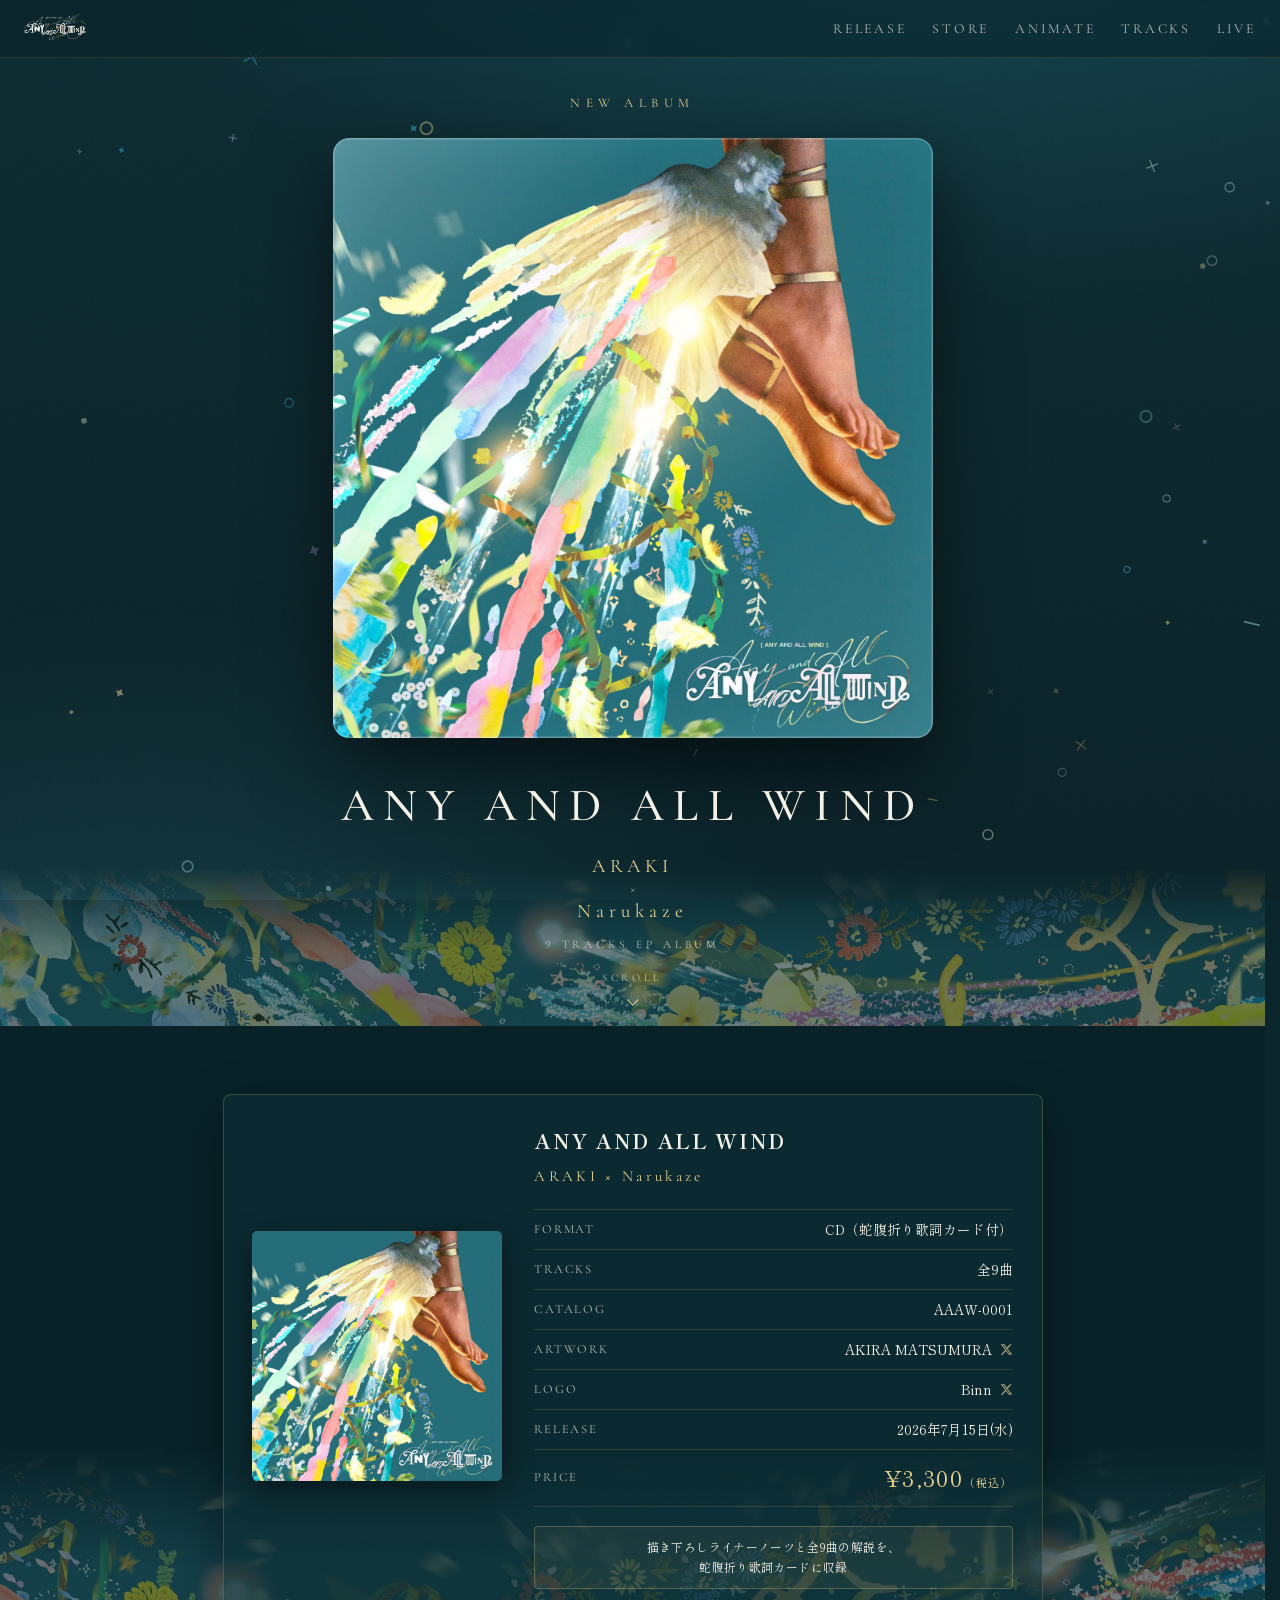
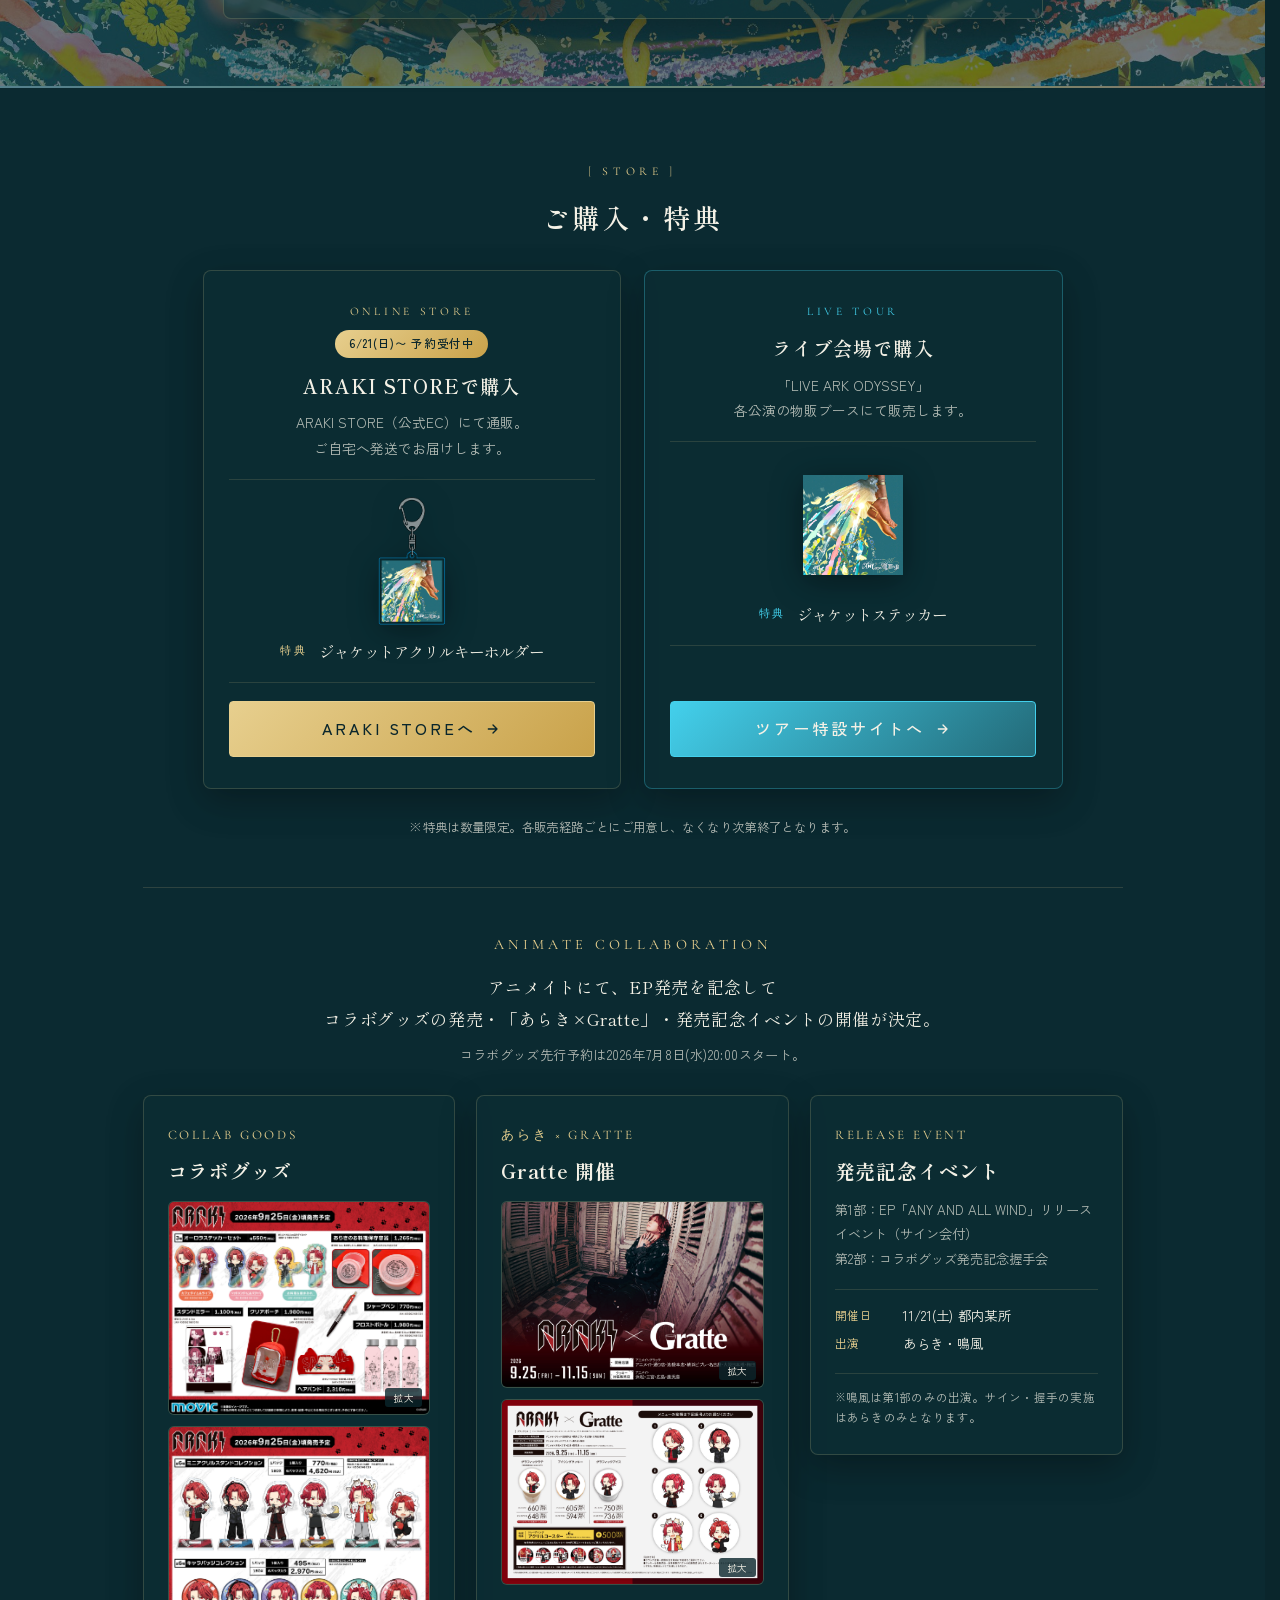
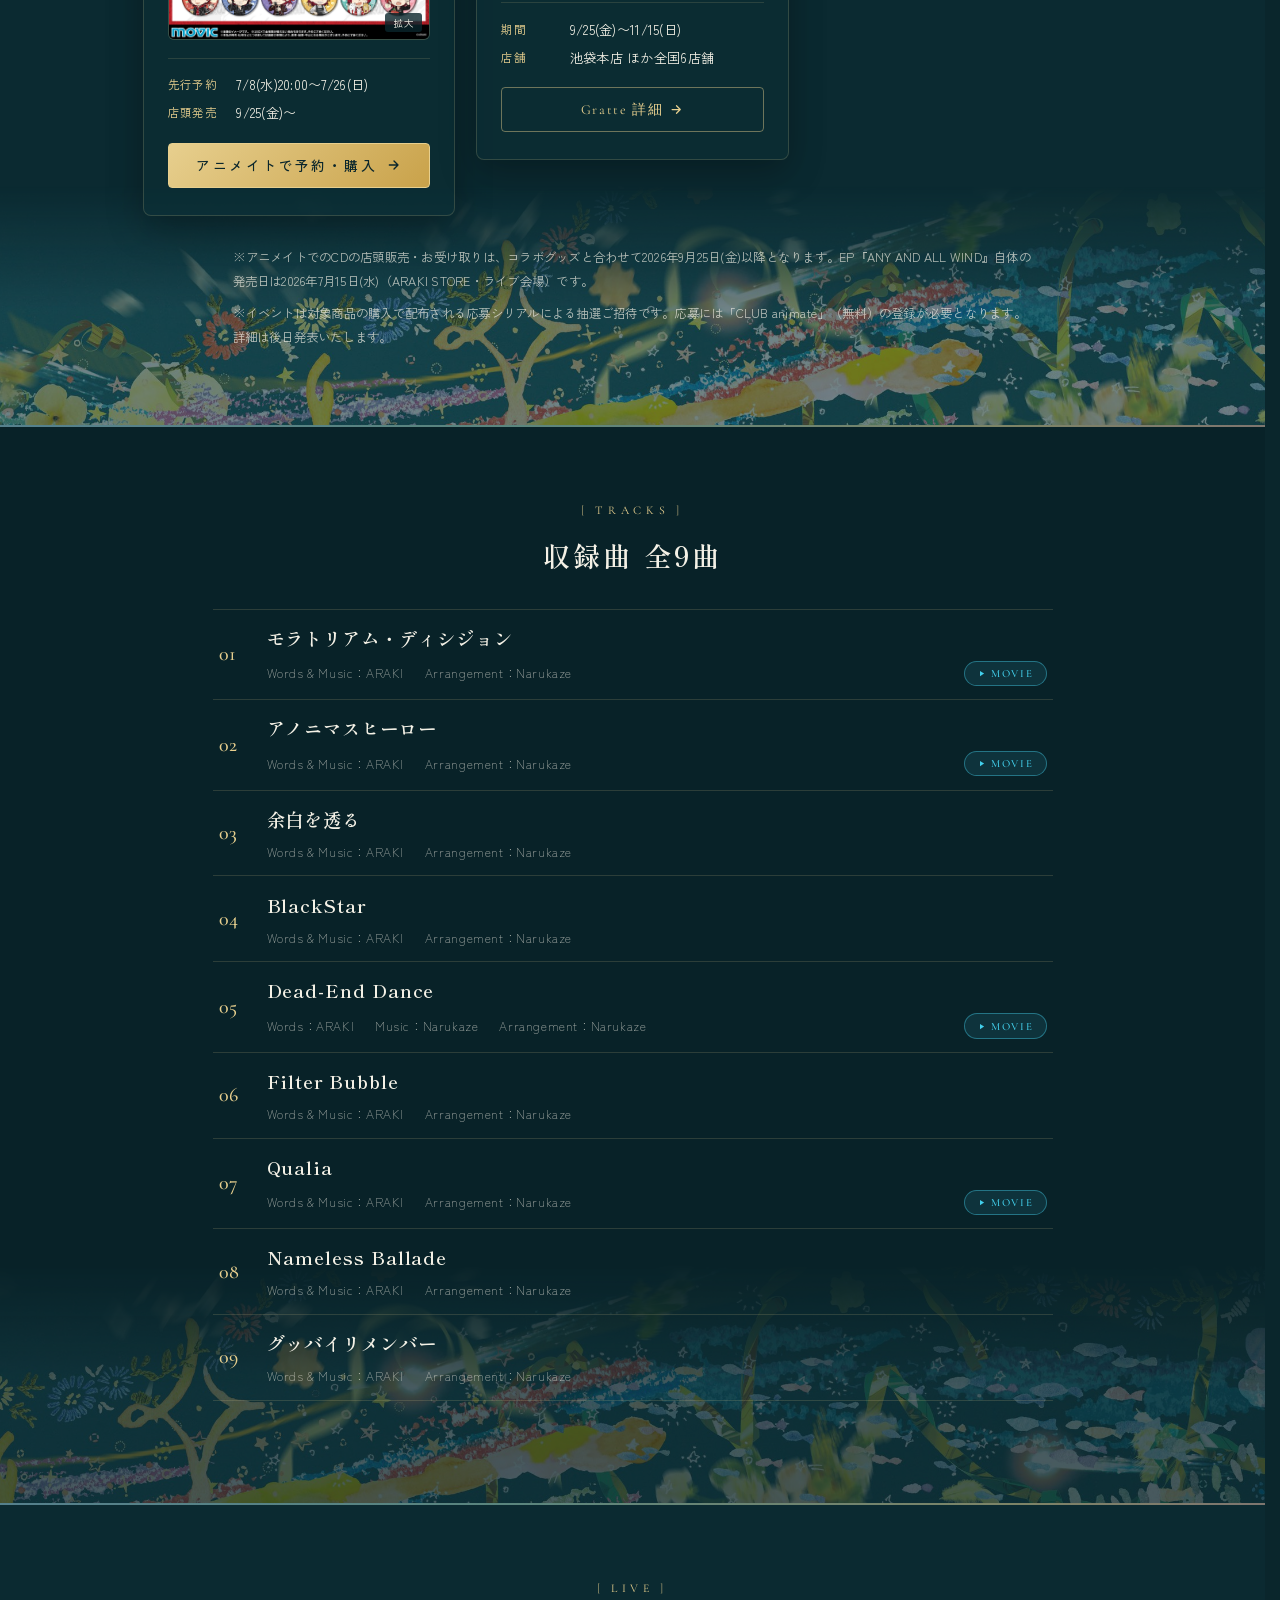
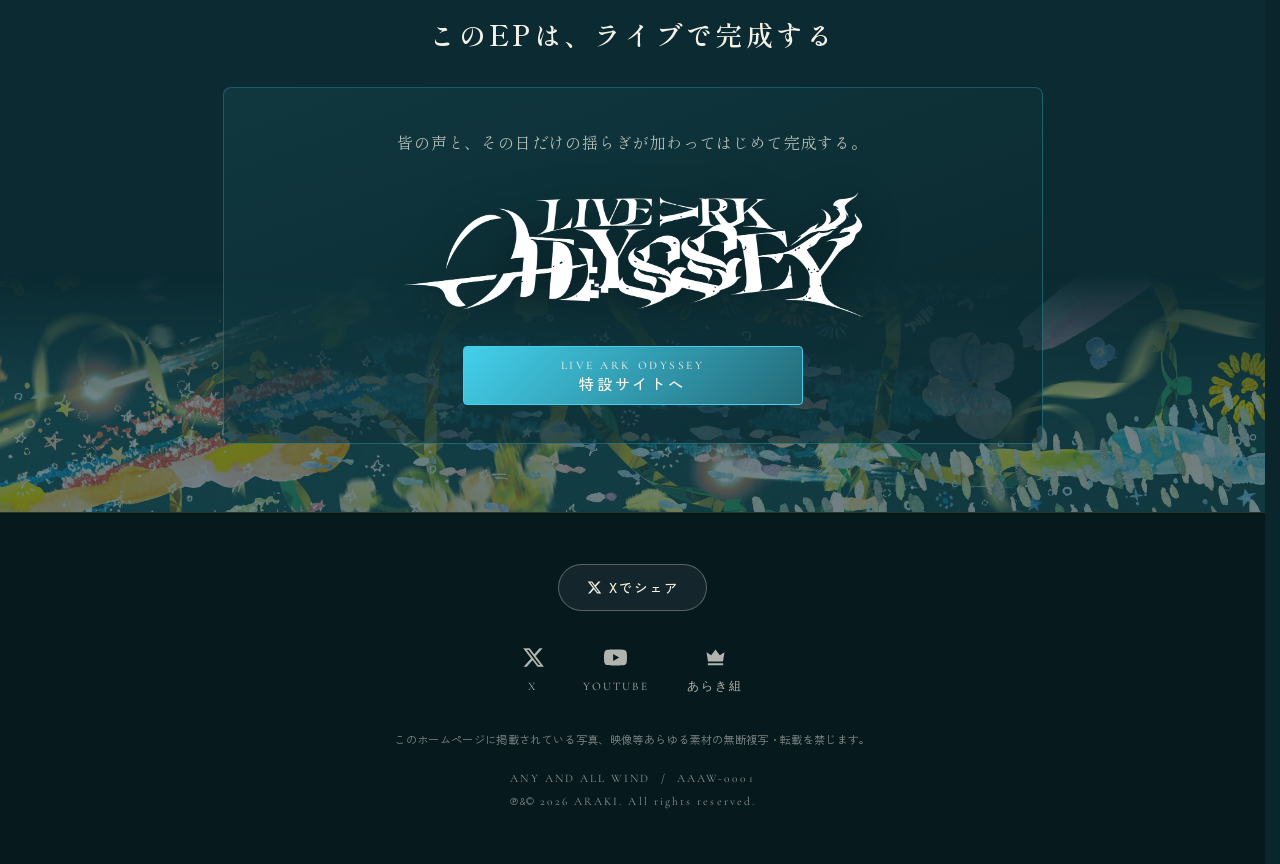
==== index.html @ 627d22cb "tweak: アニメイトコラボ カードUI改善 - グッズ/Gratte画像をPCでも縦2枚に（その下にテキスト） - 予約ボタンをグッズカード内へ移動、下部の独立CTAを撤去 - Gratte詳細ボ" ====
<!DOCTYPE html>
<html lang="ja">
<head>
<meta charset="UTF-8">
<meta name="viewport" content="width=device-width, initial-scale=1.0">
<title>ARAKI - ANY AND ALL WIND｜特設サイト</title>
<meta name="description" content="あらき 新作EPアルバム『ANY AND ALL WIND』2026.7.15(水) Release｜ARAKI × Narukaze 全9曲">

<!-- OGP -->
<meta property="og:type" content="music.album">
<meta property="og:title" content="ARAKI × Narukaze『ANY AND ALL WIND』">
<meta property="og:description" content="あらき 新作EPアルバム『ANY AND ALL WIND』2026.7.15(水) Release">
<meta property="og:image" content="https://araki-live.jp/aaaw/img/og-image.jpg">
<meta property="og:site_name" content="ARAKI - ANY AND ALL WIND">
<meta name="twitter:card" content="summary_large_image">
<meta name="twitter:title" content="ARAKI × Narukaze『ANY AND ALL WIND』">
<meta name="twitter:description" content="あらき 新作EPアルバム『ANY AND ALL WIND』2026.7.15(水) Release">
<meta name="twitter:image" content="https://araki-live.jp/aaaw/img/og-image.jpg">

<!-- 構造化データ（MusicAlbum） -->
<script type="application/ld+json">
{
  "@context":"https://schema.org",
  "@type":"MusicAlbum",
  "name":"ANY AND ALL WIND",
  "alternateName":"ありとあらゆる風",
  "byArtist":{"@type":"MusicGroup","name":"ARAKI"},
  "datePublished":"2026-07-15",
  "image":"https://araki-live.jp/aaaw/img/og-image.jpg",
  "url":"https://araki-live.jp/aaaw/",
  "numTracks":9,
  "track":[
    {"@type":"MusicRecording","position":1,"name":"モラトリアム・ディシジョン"},
    {"@type":"MusicRecording","position":2,"name":"アノニマスヒーロー"},
    {"@type":"MusicRecording","position":3,"name":"余白を透る"},
    {"@type":"MusicRecording","position":4,"name":"BlackStar"},
    {"@type":"MusicRecording","position":5,"name":"Dead-End Dance"},
    {"@type":"MusicRecording","position":6,"name":"Filter Bubble"},
    {"@type":"MusicRecording","position":7,"name":"Qualia"},
    {"@type":"MusicRecording","position":8,"name":"Nameless Ballade"},
    {"@type":"MusicRecording","position":9,"name":"グッバイリメンバー"}
  ]
}
</script>

<link rel="icon" href="img/favicon.ico" sizes="any">
<link rel="apple-touch-icon" href="img/favicon.png">

<link rel="preconnect" href="https://fonts.googleapis.com">
<link rel="preconnect" href="https://fonts.gstatic.com" crossorigin>
<link href="https://fonts.googleapis.com/css2?family=Cormorant+Garamond:ital,wght@0,300;0,400;0,500;0,600;1,400;1,500&family=Shippori+Mincho:wght@400;500;600;700;800&family=Zen+Kaku+Gothic+New:wght@300;400;500;700&display=swap" rel="stylesheet">

<link rel="stylesheet" href="css/style.css">
</head>
<body>

<!-- ===== 入場イントロ（粒→ロゴ形成→ホワイトアウト→ヒーロー） ===== -->
<div id="intro"><canvas id="introCv"></canvas><div id="introWhite"></div></div>

<canvas id="wind-canvas"></canvas>

<!-- ===== HEADER ===== -->
<header>
  <a class="brand" href="#hero">
    <img src="img/logo-color.png" alt="ANY AND ALL WIND">
  </a>
  <nav class="pc">
    <a href="#release">Release</a>
    <a href="#buy">Store</a>
    <a href="#animate">Animate</a>
    <a href="#tracks">Tracks</a>
    <a href="#live">Live</a>
  </nav>
  <button class="burger" id="burger" aria-label="menu"><span></span><span></span><span></span></button>
</header>
<div class="mobile-menu" id="mmenu">
  <a href="#release">RELEASE<span>製品情報</span></a>
  <a href="#buy">STORE<span>ご購入・特典</span></a>
  <a href="#animate">ANIMATE<span>コラボ</span></a>
  <a href="#tracks">TRACKS<span>収録曲</span></a>
  <a href="#live">LIVE<span>ライブ</span></a>
</div>

<!-- ===== HERO ===== -->
<section class="hero" id="hero">
  <div class="hero-glow"></div>
  <div class="jabara" style="--jx:0%"></div>
  <span class="hero-label">New Album</span>
  <div class="hero-jacket"><img src="img/jacket.jpg" alt="ANY AND ALL WIND ジャケット"><div class="hero-flare"></div></div>
  <div class="hero-title">ANY AND ALL WIND</div>
  <div class="hero-credit">
    <span class="nm">ARAKI</span>
    <span class="x">&times;</span>
    <span class="nm">Narukaze</span>
    <span class="album">9 TRACKS EP ALBUM</span>
  </div>
  <a class="scroll-hint" href="#release"><span>Scroll</span><span class="arrow"></span></a>
</section>

<!-- ===== RELEASE（製品情報） ===== -->
<section class="release ov" id="release">
  <div class="jabara" style="--jx:25%"></div>
  <div class="wrap">
    <div class="release-card reveal">
      <div class="jk"><img src="img/jacket.jpg" alt="ANY AND ALL WIND"></div>
      <div class="release-info">
        <div class="title">ANY AND ALL WIND</div>
        <div class="sub">ARAKI &times; Narukaze</div>
        <div class="spec">
          <div><span class="k">Format</span><span class="v">CD（蛇腹折り歌詞カード付）</span></div>
          <div><span class="k">Tracks</span><span class="v">全9曲</span></div>
          <div><span class="k">Catalog</span><span class="v">AAAW-0001</span></div>
          <div><span class="k">Artwork</span><span class="v v-link">AKIRA MATSUMURA<a class="x-link" href="https://x.com/Arika_Arumustam" target="_blank" rel="noopener" aria-label="X (AKIRA MATSUMURA)"><svg viewBox="0 0 24 24"><path d="M18.244 2.25h3.308l-7.227 8.26 8.502 11.24h-6.66l-5.214-6.817L4.99 21.75H1.68l7.73-8.835L1.254 2.25H8.08l4.713 6.231zm-1.161 17.52h1.833L7.084 4.126H5.117z"/></svg></a></span></div>
          <div><span class="k">Logo</span><span class="v v-link">Binn<a class="x-link" href="https://x.com/binn_n0" target="_blank" rel="noopener" aria-label="X (Binn)"><svg viewBox="0 0 24 24"><path d="M18.244 2.25h3.308l-7.227 8.26 8.502 11.24h-6.66l-5.214-6.817L4.99 21.75H1.68l7.73-8.835L1.254 2.25H8.08l4.713 6.231zm-1.161 17.52h1.833L7.084 4.126H5.117z"/></svg></a></span></div>
          <div><span class="k">Release</span><span class="v">2026年7月15日(水)</span></div>
          <div><span class="k">Price</span><span class="v price">&yen;3,300<span style="font-size:.7rem">（税込）</span></span></div>
        </div>
        <p class="release-excl">描き下ろしライナーノーツと全9曲の解説を、<br>蛇腹折り歌詞カードに収録</p>
      </div>
    </div>
  </div>
</section>

<hr class="streamer-line">

<!-- ===== STORE（販売経路・特典） ===== -->
<section class="buy ov2" id="buy">
  <div class="jabara" style="--jx:50%"></div>
  <div class="wrap">
    <div class="sec-head reveal">
      <span class="eyebrow">Store</span>
      <div class="ja">ご購入・特典</div>
    </div>
    <div class="buy-grid">
      <div class="buy-card reveal">
        <span class="buy-tag">Online Store</span>
        <span class="buy-status">6/21(日)〜 予約受付中</span>
        <h3 class="buy-ttl">ARAKI STOREで購入</h3>
        <p class="buy-desc">ARAKI STORE（公式EC）にて通販。<br>ご自宅へ発送でお届けします。</p>
        <div class="buy-bonus">
          <div class="bonus-img-box"><img class="bonus-img" src="img/bonus-key.png" alt="ジャケットアクリルキーホルダー"></div>
          <div class="bonus-text"><span class="bl">特典</span><span class="bv">ジャケットアクリルキーホルダー</span></div>
        </div>
        <a class="cta-btn" href="https://araki-axiz.stores.jp/" target="_blank" rel="noopener">ARAKI STOREへ<svg class="btn-arrow" viewBox="0 0 24 24"><path d="M5 12h13M12 6l6 6-6 6"/></svg></a>
      </div>
      <div class="buy-card alt reveal" style="transition-delay:120ms">
        <span class="buy-tag">Live Tour</span>
        <h3 class="buy-ttl">ライブ会場で購入</h3>
        <p class="buy-desc">「LIVE ARK ODYSSEY」<br>各公演の物販ブースにて販売します。</p>
        <div class="buy-bonus">
          <div class="bonus-img-box"><img class="bonus-img bonus-sticker" src="img/jacket-sm.jpg" alt="ジャケットステッカー"></div>
          <div class="bonus-text"><span class="bl">特典</span><span class="bv">ジャケットステッカー</span></div>
        </div>
        <a class="cta-btn live" href="https://araki-live.jp/odyssey/" target="_blank" rel="noopener">ツアー特設サイトへ<svg class="btn-arrow" viewBox="0 0 24 24"><path d="M5 12h13M12 6l6 6-6 6"/></svg></a>
      </div>
    </div>
    <p class="buy-note">※特典は数量限定。各販売経路ごとにご用意し、なくなり次第終了となります。</p>

    <!-- ===== アニメイトコラボ（EP発売記念・購入特典セクション内） ===== -->
    <div class="acol-block reveal" id="animate">
      <div class="acol-head">
        <span class="acol-eyebrow">Animate Collaboration</span>
        <p class="acol-lead">アニメイトにて、EP発売を記念して<br>コラボグッズの発売・「あらき×Gratte」・発売記念イベントの開催が決定。</p>
        <p class="acol-sub">コラボグッズ先行予約は2026年7月8日(水)20:00スタート。</p>
      </div>
      <div class="acol-grid">
        <div class="acol-card">
          <span class="acol-tag">Collab Goods</span>
          <h3 class="acol-ttl">コラボグッズ</h3>
          <div class="acol-thumbs">
            <button class="acol-thumb" data-full="img/animate1.jpg"><img src="img/animate1.jpg" alt="あらき アニメイトコラボグッズ ①" loading="lazy"></button>
            <button class="acol-thumb" data-full="img/animate2.jpg"><img src="img/animate2.jpg" alt="あらき アニメイトコラボグッズ ②" loading="lazy"></button>
          </div>
          <ul class="acol-meta">
            <li><span>先行予約</span>7/8(水)20:00〜7/26(日)</li>
            <li><span>店頭発売</span>9/25(金)〜</li>
          </ul>
          <a class="cta-btn acol-card-btn" href="https://www.animate-onlineshop.jp/corner/cc/araki-0708goods/cd/4555/" target="_blank" rel="noopener">アニメイトで予約・購入<svg class="btn-arrow" viewBox="0 0 24 24"><path d="M5 12h13M12 6l6 6-6 6"/></svg></a>
        </div>
        <div class="acol-card">
          <span class="acol-tag">あらき &times; Gratte</span>
          <h3 class="acol-ttl">Gratte 開催</h3>
          <div class="acol-thumbs">
            <button class="acol-thumb" data-full="img/Gratte1.jpg"><img src="img/Gratte1.jpg" alt="あらき × Gratte キービジュアル" loading="lazy"></button>
            <button class="acol-thumb" data-full="img/Gratte2.jpg"><img src="img/Gratte2.jpg" alt="あらき × Gratte メニュー" loading="lazy"></button>
          </div>
          <ul class="acol-meta">
            <li><span>期間</span>9/25(金)〜11/15(日)</li>
            <li><span>店舗</span>池袋本店 ほか全国6店舗</li>
          </ul>
          <a class="acol-gratte-btn" href="https://www.animate.co.jp/gratte/45715/" target="_blank" rel="noopener">Gratte 詳細<svg class="btn-arrow" viewBox="0 0 24 24"><path d="M5 12h13M12 6l6 6-6 6"/></svg></a>
        </div>
        <div class="acol-card">
          <span class="acol-tag">Release Event</span>
          <h3 class="acol-ttl">発売記念イベント</h3>
          <p class="acol-desc">第1部：EP「ANY AND ALL WIND」リリースイベント（サイン会付）<br>第2部：コラボグッズ発売記念握手会</p>
          <ul class="acol-meta">
            <li><span>開催日</span>11/21(土) 都内某所</li>
            <li><span>出演</span>あらき・鳴風</li>
          </ul>
          <p class="acol-card-note">※鳴風は第1部のみの出演。サイン・握手の実施はあらきのみとなります。</p>
        </div>
      </div>
      <div class="acol-note">
        <p>※アニメイトでのCDの店頭販売・お受け取りは、コラボグッズと合わせて2026年9月25日(金)以降となります。EP『ANY AND ALL WIND』自体の発売日は2026年7月15日(水)（ARAKI STORE・ライブ会場）です。</p>
        <p>※イベントは対象商品の購入で配布される応募シリアルによる抽選ご招待です。応募には「CLUB animate」（無料）の登録が必要となります。詳細は後日発表いたします。</p>
      </div>
    </div>
  </div>
</section>

<hr class="streamer-line">

<!-- ===== TRACKS ===== -->
<section class="tracks ov" id="tracks">
  <div class="jabara" style="--jx:75%"></div>
  <div class="wrap">
    <div class="sec-head reveal">
      <span class="eyebrow">Tracks</span>
      <div class="ja">収録曲 全9曲</div>
    </div>
    <div class="tracks-list" id="trackList"></div>
    <div class="crossfade-wrap" id="crossfadeWrap"></div>
  </div>
</section>

<hr class="streamer-line">

<!-- ===== LIVE ===== -->
<section class="live ov2" id="live">
  <div class="jabara" style="--jx:100%"></div>
  <div class="wrap">
    <div class="sec-head reveal">
      <span class="eyebrow">Live</span>
      <div class="ja">このEPは、ライブで完成する</div>
    </div>
    <div class="live-block reveal">
      <p class="lead">皆の声と、その日だけの揺らぎが加わってはじめて完成する。</p>
      <img class="tour-logo" src="img/logo-odyssey.png" alt="LIVE ARK ODYSSEY 2026">
      <a class="cta-btn live two-line" href="https://araki-live.jp/odyssey/" target="_blank" rel="noopener"><span class="l1">LIVE ARK ODYSSEY</span><span class="l2">特設サイトへ</span></a>
    </div>
  </div>
</section>

<!-- ===== FOOTER ===== -->
<footer>
  <a class="share-btn" id="shareBtn" target="_blank" rel="noopener">
    <svg viewBox="0 0 24 24"><path d="M18.244 2.25h3.308l-7.227 8.26 8.502 11.24h-6.66l-5.214-6.817L4.99 21.75H1.68l7.73-8.835L1.254 2.25H8.08l4.713 6.231zm-1.161 17.52h1.833L7.084 4.126H5.117z"/></svg>
    Xでシェア
  </a>
  <div class="sns">
    <a href="https://x.com/axiz_and_nico" target="_blank" rel="noopener" aria-label="X (ARAKI)">
      <svg viewBox="0 0 24 24"><path d="M18.244 2.25h3.308l-7.227 8.26 8.502 11.24h-6.66l-5.214-6.817L4.99 21.75H1.68l7.73-8.835L1.254 2.25H8.08l4.713 6.231zm-1.161 17.52h1.833L7.084 4.126H5.117z"/></svg>
      <span>X</span>
    </a>
    <a href="https://www.youtube.com/@ARAKIch" target="_blank" rel="noopener" aria-label="YouTube">
      <svg viewBox="0 0 24 24"><path d="M23.498 6.186a3.016 3.016 0 0 0-2.122-2.136C19.505 3.545 12 3.545 12 3.545s-7.505 0-9.377.505A3.017 3.017 0 0 0 .502 6.186C0 8.07 0 12 0 12s0 3.93.502 5.814a3.016 3.016 0 0 0 2.122 2.136c1.871.505 9.376.505 9.376.505s7.505 0 9.377-.505a3.015 3.015 0 0 0 2.122-2.136C24 15.93 24 12 24 12s0-3.93-.502-5.814zM9.545 15.568V8.432L15.818 12z"/></svg>
      <span>YouTube</span>
    </a>
    <a href="https://araki-axiz.com" target="_blank" rel="noopener" aria-label="あらき組">
      <svg viewBox="0 0 24 24"><path d="M4 18h16v2.2H4zM2.6 6.4l4.9 3.3L12 3.6l4.5 6.1 4.9-3.3-1.6 9.9H4.2z"/></svg>
      <span>あらき組</span>
    </a>
  </div>
  <p class="footer-notice">このホームページに掲載されている写真、映像等あらゆる素材の無断複写・転載を禁じます。</p>
  <p class="copyright">ANY AND ALL WIND &nbsp;/&nbsp; AAAW-0001<br><span class="cmark">&#8471;&amp;&copy;</span> 2026 ARAKI. All rights reserved.</p>
</footer>

<!-- ===== VIDEO MODAL ===== -->
<div class="modal" id="videoModal" aria-hidden="true">
  <div class="modal-backdrop"></div>
  <div class="modal-box">
    <button class="modal-close" aria-label="閉じる">&times;</button>
    <div class="modal-video"><iframe id="modalIframe" title="Music Video" allow="accelerometer; autoplay; clipboard-write; encrypted-media; gyroscope; picture-in-picture; web-share" allowfullscreen></iframe></div>
  </div>
</div>

<!-- ===== IMAGE MODAL（アニメイトPOP拡大） ===== -->
<div class="modal" id="imgModal" aria-hidden="true">
  <div class="modal-backdrop"></div>
  <div class="modal-box modal-box-img">
    <button class="modal-close" aria-label="閉じる">&times;</button>
    <div class="modal-imgwrap"><img id="modalImg" alt=""></div>
  </div>
</div>

<script src="js/script.js"></script>
</body>
</html>
---- css/style.css ----
/* ============================================================
   ANY AND ALL WIND — EP 特設サイト
   palette: ジャケ準拠（ティール＋パステル水彩＋ゴールド）
   ============================================================ */
:root{
  --teal-deep:#0a262c;
  --teal-deep2:#0d2f36;
  --teal:#14424b;
  --teal-mid:#236a78;
  --cyan:#43d0ec;
  --gold:#c9a24a;
  --gold-lt:#e7cf8e;
  --cream:#f4f1e6;
  --cream-dim:rgba(244,241,230,.72);
  --pink:#f3a8c4;
  --mint:#a9e3cf;
  --lav:#bcb0e6;
  --yellow:#f0e1a0;
  --sky:#9fd9ec;
  --streamer:linear-gradient(90deg,var(--sky),var(--mint),var(--yellow),var(--pink),var(--lav),var(--cyan));
  --font-mincho:'Shippori Mincho',serif;
  --font-en:'Cormorant Garamond',serif;
  --font-sans:'Zen Kaku Gothic New',sans-serif;
  --maxw:1080px;
  --header-h:58px;
}

*{margin:0;padding:0;box-sizing:border-box}
html{
  scroll-behavior:smooth;
  scroll-padding-top:72px;
  scrollbar-gutter:stable;      /* スクロールバー出現時の横ズレ防止 */
}
body{
  font-family:var(--font-sans);
  color:var(--cream);
  background:var(--teal-deep);
  line-height:1.7;
  -webkit-font-smoothing:antialiased;
  text-rendering:optimizeLegibility;
  overflow-x:hidden;
  position:relative;
}
/* 固定背景（iOS Safari対応で疑似要素） */
body::before{
  content:'';
  position:fixed;
  inset:0;
  z-index:-2;
  background:
    radial-gradient(120% 80% at 75% -10%, rgba(67,208,236,.16), transparent 55%),
    radial-gradient(90% 70% at 10% 110%, rgba(35,106,120,.34), transparent 60%),
    linear-gradient(180deg,#0b2a31 0%,#0a262c 45%,#081f25 100%);
}
/* かすかなグレイン */
body::after{
  content:'';
  position:fixed;
  inset:0;
  z-index:-1;
  pointer-events:none;
  opacity:.05;
  background-image:url("data:image/svg+xml,%3Csvg xmlns='http://www.w3.org/2000/svg' width='160' height='160'%3E%3Cfilter id='n'%3E%3CfeTurbulence type='fractalNoise' baseFrequency='0.85' numOctaves='2'/%3E%3C/filter%3E%3Crect width='100%25' height='100%25' filter='url(%23n)'/%3E%3C/svg%3E");
}
img{max-width:100%;display:block}
a{color:inherit;text-decoration:none}

/* 漂うパーティクル（風） */
#wind-canvas{position:fixed;inset:0;z-index:-1;pointer-events:none}

/* 入場イントロ */
#intro{position:fixed;inset:0;z-index:9999;opacity:1;transition:opacity 1s ease;
  background:radial-gradient(60% 50% at 50% 46%,rgba(231,207,142,.10),transparent 60%),linear-gradient(180deg,#0c2f37 0%,#06191f 100%)}
#intro.done{opacity:0;pointer-events:none}
#introCv{position:absolute;inset:0;width:100%;height:100%}
#introWhite{position:absolute;inset:0;pointer-events:none;opacity:0;transition:opacity .45s ease;
  background:radial-gradient(circle at 50% 46%,#fffaf0,#f1e6cb 58%,#e7cf8e)}
#introWhite.on{opacity:.95}

/* ---------- 共通パーツ ---------- */
.wrap{max-width:var(--maxw);margin:0 auto;padding:0 24px;position:relative;z-index:1}
.eyebrow{
  font-family:var(--font-en);
  font-size:.74rem;
  letter-spacing:.42em;
  text-transform:uppercase;
  color:var(--gold-lt);
  display:inline-flex;
  align-items:center;
  gap:.5em;
}
.eyebrow::before,.eyebrow::after{content:'[';opacity:.7}
.eyebrow::after{content:']'}
.sec-head{text-align:center;margin-bottom:1.9rem}
.sec-head .ja{
  font-family:var(--font-mincho);
  font-weight:600;
  font-size:clamp(1.25rem,3.4vw,1.7rem);
  letter-spacing:.12em;
  margin-top:.7rem;
  color:var(--cream);
}
.streamer-line{
  height:2px;width:100%;
  background:var(--streamer);
  background-size:200% 100%;
  opacity:.5;
  filter:blur(.3px);
  border:0;
}
section{position:relative;padding:clamp(2.6rem,6vw,4.2rem) 0}

/* ---------- 蛇腹歌詞カードの底パノラマ帯（セクションごとに横ずらし） ---------- */
.jabara{
  position:absolute;left:0;right:0;bottom:0;
  height:clamp(120px,20vw,240px);
  background-image:url('../img/jabara-omote-sm.jpg');   /* モバイル軽量版 */
  background-repeat:no-repeat;
  background-position:var(--jx,0%) bottom;
  background-size:200% auto;   /* 1セクションに約2.5パネル（控えめに見せる） */
  opacity:.42;
  z-index:0;pointer-events:none;
  -webkit-mask-image:linear-gradient(to top,#000 48%,transparent);
  mask-image:linear-gradient(to top,#000 48%,transparent);
}
/* PCは高解像度版に差し替え（引き伸ばし時の粗さ対策） */
@media(min-width:821px){
  .jabara{background-image:url('../img/jabara-omote.jpg')}
}
/* セクション個別の微調整 */
.hero .jabara{height:clamp(90px,13vw,160px)}   /* ヒーローは帯を低く＝位置を下げる */
.tracks .jabara{opacity:.26}                    /* 8,9曲目と被るので暗く */

/* ---------- スクロール演出（浮き上がり） ---------- */
.reveal{opacity:0;transform:translateY(28px);transition:opacity 1s cubic-bezier(.16,.7,.2,1),transform 1s cubic-bezier(.16,.7,.2,1)}
.reveal.in{opacity:1;transform:none}

/* ---------- ヘッダー（透過・固定・サイズ不変） ---------- */
header{
  position:fixed;top:0;left:0;right:0;z-index:50;
  display:flex;align-items:center;justify-content:space-between;
  height:var(--header-h);padding:0 24px;
  background:rgba(8,31,37,.5);
  -webkit-backdrop-filter:blur(12px) saturate(1.1);
  backdrop-filter:blur(12px) saturate(1.1);
  border-bottom:1px solid rgba(231,207,142,.12);
}
header .brand{display:flex;align-items:center;gap:12px}
header .brand img{height:30px;width:auto;opacity:.95}
nav.pc{display:flex;gap:26px}
nav.pc a{
  font-family:var(--font-en);font-size:.86rem;letter-spacing:.2em;text-transform:uppercase;
  color:var(--cream-dim);position:relative;padding:4px 0;transition:color .3s;
}
nav.pc a::after{content:'';position:absolute;left:0;bottom:0;height:1px;width:0;background:var(--streamer);background-size:200%;transition:width .35s}
nav.pc a:hover{color:var(--cream)}
nav.pc a:hover::after{width:100%}
.burger{display:none;flex-direction:column;gap:5px;background:none;border:0;cursor:pointer;padding:6px}
.burger span{width:24px;height:1.5px;background:var(--cream);transition:.3s}
.burger.x span:nth-child(1){transform:translateY(6.5px) rotate(45deg)}
.burger.x span:nth-child(2){opacity:0}
.burger.x span:nth-child(3){transform:translateY(-6.5px) rotate(-45deg)}
.mobile-menu{
  position:fixed;inset:0;z-index:45;
  background:rgba(7,28,33,.97);-webkit-backdrop-filter:blur(8px);backdrop-filter:blur(8px);
  display:flex;flex-direction:column;align-items:center;justify-content:center;gap:1.6rem;
  opacity:0;pointer-events:none;transition:opacity .4s;
}
.mobile-menu.open{opacity:1;pointer-events:auto}
.mobile-menu a{font-family:var(--font-mincho);font-size:1.3rem;letter-spacing:.2em;color:var(--cream)}
.mobile-menu a span{display:block;font-family:var(--font-en);font-size:.66rem;letter-spacing:.3em;color:var(--gold-lt);text-align:center;margin-top:.2rem}

/* ---------- ヒーロー ---------- */
.hero{
  min-height:100svh;display:flex;flex-direction:column;align-items:center;justify-content:center;
  text-align:center;padding:92px 0 72px;position:relative;overflow:hidden;
}
.hero-label{z-index:2;font-family:var(--font-en);font-size:.82rem;letter-spacing:.42em;text-transform:uppercase;color:var(--gold-lt);margin-bottom:1.5rem}
.hero-glow{
  position:absolute;top:42%;left:50%;width:min(90vw,640px);aspect-ratio:1;
  transform:translate(-50%,-50%);
  background:radial-gradient(circle,rgba(231,207,142,.2),rgba(67,208,236,.1) 45%,transparent 70%);
  filter:blur(8px);z-index:0;animation:breathe 9s ease-in-out infinite;
}
@keyframes breathe{0%,100%{opacity:.7;transform:translate(-50%,-50%) scale(1)}50%{opacity:1;transform:translate(-50%,-50%) scale(1.08)}}
.hero-jacket{
  position:relative;z-index:2;width:min(94vw,600px);aspect-ratio:1;border-radius:16px;overflow:hidden;
  box-shadow:0 30px 80px rgba(0,0,0,.55);
}
.hero-jacket img{width:100%;height:100%;object-fit:cover}
/* ガラスモーフィズム演出（フチの光沢＋内側グロー） */
.hero-jacket::before{content:'';position:absolute;inset:0;z-index:3;pointer-events:none;border-radius:inherit;box-shadow:inset 0 0 0 1.5px rgba(255,255,255,.24),inset 0 0 60px rgba(67,208,236,.16)}
.hero-jacket::after{content:'';position:absolute;inset:0;z-index:3;pointer-events:none;border-radius:inherit;background:linear-gradient(135deg,rgba(255,255,255,.22) 0%,rgba(255,255,255,0) 28%,rgba(255,255,255,0) 70%,rgba(255,255,255,.08) 100%)}
/* 3Dチルト（PCのみ）＋光のフレア */
@media(pointer:fine){.hero{perspective:1000px}}
.hero-jacket{transition:transform .25s ease-out}
.hero-flare{position:absolute;inset:0;z-index:3;pointer-events:none;border-radius:inherit;background:radial-gradient(circle at 58% 35%,rgba(255,248,214,.4),transparent 34%);opacity:.5;animation:flareBreathe 6s ease-in-out infinite}
@keyframes flareBreathe{0%,100%{opacity:.28}50%{opacity:.6}}
.hero-title{z-index:2;margin-top:2.6rem;padding:0 16px;font-family:var(--font-en);font-weight:500;font-size:clamp(1.7rem,6vw,2.9rem);letter-spacing:.2em;line-height:1.1;color:var(--cream)}
.hero-credit{z-index:2;display:flex;flex-direction:column;align-items:center;gap:.28rem;margin-top:1.5rem;font-family:var(--font-en);color:var(--gold-lt)}
.hero-credit .nm{font-size:1.2rem;letter-spacing:.26em;line-height:1.15}
.hero-credit .x{font-size:.9rem;opacity:.6;line-height:1}
.hero-credit .album{margin-top:.5rem;font-size:.72rem;letter-spacing:.34em;color:var(--cream-dim);text-transform:uppercase;font-variant-numeric:lining-nums;font-feature-settings:"lnum" 1}
.scroll-hint{position:absolute;bottom:22px;left:50%;transform:translateX(-50%);z-index:2;display:flex;flex-direction:column;align-items:center;gap:.6rem;font-family:var(--font-en);font-size:.66rem;letter-spacing:.34em;color:var(--cream-dim);text-transform:uppercase;animation:bounce 1.5s ease-in-out infinite}
.scroll-hint .arrow{width:8px;height:8px;border-right:1.5px solid var(--gold-lt);border-bottom:1.5px solid var(--gold-lt);transform:rotate(45deg)}
@keyframes bounce{0%,100%{transform:translateX(-50%) translateY(0)}50%{transform:translateX(-50%) translateY(9px)}}

/* セクション共通オーバーレイ */
.ov{background:rgba(9,33,39,.62)}
.ov2{background:rgba(13,47,54,.5)}

/* ---------- RELEASE（製品情報） ---------- */
.release-card{
  max-width:820px;margin:0 auto;display:grid;grid-template-columns:250px 1fr;gap:2rem;align-items:center;
  background:rgba(13,47,54,.62);border:1px solid rgba(231,207,142,.2);padding:1.8rem;border-radius:8px;
  box-shadow:0 18px 50px rgba(0,0,0,.4);
}
.release-card .jk{position:relative;border-radius:5px;overflow:hidden;box-shadow:0 10px 30px rgba(0,0,0,.45)}
.release-info .title{font-family:var(--font-mincho);font-weight:700;font-size:1.3rem;letter-spacing:.08em}
.release-info .sub{font-family:var(--font-en);letter-spacing:.22em;color:var(--gold-lt);font-size:.95rem;margin-top:.3rem}
.spec{margin:1.2rem 0;border-top:1px solid rgba(231,207,142,.14)}
.spec div{display:flex;align-items:center;justify-content:space-between;gap:1rem;padding:.5rem 0;border-bottom:1px solid rgba(231,207,142,.14);font-size:.85rem}
.spec .k{color:var(--cream-dim);font-family:var(--font-en);letter-spacing:.14em;text-transform:uppercase;font-size:.78rem}
.spec .v{font-family:var(--font-mincho)}
.spec .v-link{display:inline-flex;align-items:center}
.x-link{display:inline-flex;align-items:center;margin-left:.6em;color:var(--gold-lt);opacity:.7;transition:opacity .3s}
.x-link:hover{opacity:1}
.x-link svg{width:13px;height:13px;fill:currentColor}
.price{font-family:var(--font-mincho);font-size:1.45rem;color:var(--gold-lt);letter-spacing:.06em}
.release-excl{margin-top:.4rem;padding:.65rem .9rem;border:1px solid rgba(231,207,142,.28);border-radius:4px;background:rgba(231,207,142,.06);font-family:var(--font-mincho);font-size:.74rem;line-height:1.7;letter-spacing:.03em;color:var(--cream);text-align:center}

/* ---------- 共通CTAボタン ---------- */
.cta-btn{
  display:flex;align-items:center;justify-content:center;gap:.6em;
  padding:.85rem 2rem;margin-top:1rem;font-family:var(--font-sans);font-weight:500;letter-spacing:.18em;
  color:#0a262c;background:linear-gradient(135deg,var(--gold-lt),var(--gold));
  border:1px solid var(--gold-lt);border-radius:4px;transition:transform .3s,box-shadow .3s,filter .3s;
}
.cta-btn:hover{transform:translateY(-2px);box-shadow:0 10px 28px rgba(231,207,142,.3);filter:brightness(1.06)}
.cta-btn.disabled{pointer-events:none;opacity:.4;filter:grayscale(.6)}
.cta-btn.live{background:linear-gradient(135deg,#43d0ec,#236a78);color:var(--cream);border-color:var(--cyan)}
.btn-arrow{width:16px;height:16px;fill:none;stroke:currentColor;stroke-width:2;stroke-linecap:round;stroke-linejoin:round;flex-shrink:0;transition:transform .3s}
.cta-btn:hover .btn-arrow{transform:translateX(3px)}
.cta-btn.two-line{flex-direction:column;gap:.12rem;line-height:1.2;padding-top:.72rem;padding-bottom:.72rem}
.cta-btn .l1{font-family:var(--font-en);font-size:.72rem;letter-spacing:.22em;opacity:.9}
.cta-btn .l2{font-size:.95rem}

/* ---------- STORE（販売経路・特典） ---------- */
.buy-grid{display:grid;grid-template-columns:1fr 1fr;gap:1.4rem;max-width:860px;margin:0 auto}
.buy-card{display:flex;flex-direction:column;text-align:center;background:rgba(13,47,54,.6);border:1px solid rgba(231,207,142,.18);border-radius:8px;padding:1.9rem 1.6rem;box-shadow:0 12px 36px rgba(0,0,0,.3)}
.buy-card.alt{border-color:rgba(67,208,236,.3)}
.buy-tag{font-family:var(--font-en);font-size:.72rem;letter-spacing:.32em;text-transform:uppercase;color:var(--gold-lt)}
.buy-status{align-self:center;margin-top:.55rem;padding:.28rem .85rem;font-family:var(--font-sans);font-weight:500;font-size:.72rem;letter-spacing:.06em;color:#0a262c;background:linear-gradient(135deg,var(--gold-lt),var(--gold));border-radius:20px}
.buy-card.alt .buy-tag{color:var(--cyan)}
.buy-ttl{font-family:var(--font-mincho);font-weight:600;font-size:1.2rem;letter-spacing:.06em;margin:.7rem 0 .5rem}
.buy-desc{font-size:.86rem;color:var(--cream-dim);line-height:1.85;min-height:3.4em}
.buy-bonus{display:flex;flex-direction:column;align-items:center;gap:.7rem;margin:1.1rem 0;padding:1.1rem .75rem;border-top:1px solid rgba(231,207,142,.14);border-bottom:1px solid rgba(231,207,142,.14)}
.bonus-img-box{height:130px;display:flex;align-items:center;justify-content:center}   /* 画像高さを揃えて下の要素のラインを合わせる */
.bonus-img{height:130px;max-width:150px;width:auto;object-fit:contain;filter:drop-shadow(0 6px 16px rgba(0,0,0,.4))}
.bonus-sticker{height:100px}
.bonus-text{display:flex;align-items:center;gap:.7rem}
.buy-bonus .bl{font-family:var(--font-en);font-size:.68rem;letter-spacing:.24em;text-transform:uppercase;color:var(--gold-lt)}
.buy-card.alt .buy-bonus .bl{color:var(--cyan)}
.buy-bonus .bv{font-family:var(--font-mincho);font-size:.96rem;color:var(--cream)}
.buy-card .cta-btn{margin-top:auto}
.buy-note{max-width:620px;margin:1.7rem auto 0;text-align:center;font-size:.78rem;line-height:1.85;letter-spacing:.03em;color:var(--cream-dim)}

/* ---------- TRACKLIST ---------- */
/* クオリア：曲ホバーでセクションをその曲の色にほのかに染める */
.tracks{--qualia:transparent}
.tracks::after{content:'';position:absolute;inset:0;z-index:0;pointer-events:none;background:radial-gradient(65% 75% at 50% 45%,var(--qualia),transparent 70%);opacity:0;transition:opacity .6s ease}
.tracks.q-active::after{opacity:.2}
.tracks-list{max-width:840px;margin:0 auto;border-top:1px solid rgba(231,207,142,.16)}
.track{border-bottom:1px solid rgba(231,207,142,.16);transition:background .35s,opacity 1s cubic-bezier(.16,.7,.2,1),transform 1s cubic-bezier(.16,.7,.2,1)}
.track:hover{background:rgba(67,208,236,.04)}
.track-head{display:flex;align-items:center;gap:14px;padding:.82rem 6px}
.track-no{font-family:var(--font-en);font-size:1.25rem;font-weight:500;color:var(--gold-lt);min-width:34px;line-height:1}
.track-titles{flex:1;min-width:0;display:flex;flex-direction:column}
.track-ttl{font-family:var(--font-mincho);font-weight:600;font-size:clamp(.98rem,2.5vw,1.15rem);letter-spacing:.05em}
.track-meta-row{display:flex;align-items:center;justify-content:space-between;gap:1rem;margin-top:.42rem}
.track-cred{display:flex;flex-wrap:wrap;gap:.1rem 1.3rem;flex:1;min-width:0}
.track-cred span{font-family:var(--font-sans);font-weight:300;font-size:.76rem;letter-spacing:.05em;color:var(--cream-dim)}
.movie-badge{display:inline-flex;align-items:center;gap:.4em;flex-shrink:0;padding:.32rem .75rem;font-family:var(--font-en);font-size:.68rem;font-weight:500;letter-spacing:.16em;text-transform:uppercase;color:var(--cyan);background:rgba(67,208,236,.1);border:1px solid rgba(67,208,236,.42);border-radius:30px;cursor:pointer;transition:background .3s,color .3s,box-shadow .3s}
.movie-badge:hover{background:rgba(67,208,236,.22);color:#fff;box-shadow:0 0 16px rgba(67,208,236,.3)}
.crossfade-wrap{display:flex;justify-content:center;margin-top:2.2rem}
.crossfade-btn{display:inline-flex;align-items:center;gap:.6em;padding:.85rem 2rem;font-family:var(--font-sans);font-weight:500;letter-spacing:.14em;font-size:.92rem;color:var(--cyan);background:rgba(67,208,236,.08);border:1px solid rgba(67,208,236,.45);border-radius:40px;cursor:pointer;transition:background .3s,color .3s,box-shadow .3s}
.crossfade-btn:hover{background:rgba(67,208,236,.2);color:#fff;box-shadow:0 0 20px rgba(67,208,236,.3)}
.crossfade-btn svg{width:12px;height:12px;fill:currentColor}
.movie-badge svg{width:9px;height:9px;fill:currentColor}

/* ---------- LIVE ---------- */
.live-block{
  max-width:820px;margin:0 auto;text-align:center;
  border:1px solid rgba(67,208,236,.28);border-radius:8px;padding:clamp(1.6rem,4.5vw,2.4rem);
  background:linear-gradient(160deg,rgba(20,66,75,.6),rgba(10,38,44,.6));position:relative;overflow:hidden;
}
.live-block .lead{font-family:var(--font-mincho);font-size:clamp(.86rem,2.3vw,1rem);line-height:1.9;letter-spacing:.05em;max-width:560px;margin:0 auto;color:var(--cream-dim)}
.live-block .tour-logo{width:min(82%,460px);margin:2.2rem auto 1.8rem;filter:drop-shadow(0 6px 22px rgba(0,0,0,.45))}
.live-block .cta-btn.live{max-width:340px;margin-left:auto;margin-right:auto}

/* ---------- FOOTER ---------- */
footer{background:rgba(7,25,30,.92);padding:3.2rem 24px 3.2rem;text-align:center;border-top:1px solid rgba(231,207,142,.14)}
.share-btn{display:inline-flex;align-items:center;gap:.55em;margin-bottom:2.2rem;padding:.7rem 1.7rem;font-family:var(--font-sans);font-weight:500;font-size:.84rem;letter-spacing:.14em;color:var(--cream);background:rgba(255,255,255,.06);border:1px solid rgba(244,241,230,.3);border-radius:40px;transition:background .3s,border-color .3s,transform .3s}
.share-btn:hover{background:rgba(255,255,255,.14);border-color:rgba(244,241,230,.55);transform:translateY(-2px)}
.share-btn svg{width:15px;height:15px;fill:currentColor}
.sns{display:flex;flex-wrap:wrap;justify-content:center;gap:2.4rem;margin-bottom:2rem}
.sns a{display:flex;flex-direction:column;align-items:center;gap:.5rem;color:var(--cream-dim);transition:color .3s,transform .3s}
.sns a:hover{color:var(--gold-lt);transform:translateY(-3px)}
.sns svg{width:23px;height:23px;fill:currentColor}
.sns span{font-family:var(--font-en);font-size:.72rem;letter-spacing:.18em;text-transform:uppercase}
.footer-notice{max-width:600px;margin:0 auto 1.1rem;font-size:.7rem;line-height:1.85;letter-spacing:.03em;color:var(--cream-dim);opacity:.7}
.copyright{font-family:var(--font-en);font-size:.72rem;letter-spacing:.18em;color:var(--cream-dim);line-height:2;opacity:.8}
.copyright .cmark{font-family:var(--font-sans);font-size:.85em;letter-spacing:.05em}

/* ---------- 動画モーダル ---------- */
.modal{position:fixed;inset:0;z-index:100;display:flex;align-items:center;justify-content:center;padding:24px;opacity:0;pointer-events:none;transition:opacity .35s}
.modal.open{opacity:1;pointer-events:auto}
.modal-backdrop{position:absolute;inset:0;background:rgba(5,20,24,.9);-webkit-backdrop-filter:blur(6px);backdrop-filter:blur(6px)}
.modal-box{position:relative;z-index:2;width:min(100%,900px)}
.modal-video{position:relative;width:100%;aspect-ratio:16/9;border-radius:8px;overflow:hidden;box-shadow:0 24px 70px rgba(0,0,0,.6),0 0 0 1px rgba(231,207,142,.25)}
.modal-video iframe{position:absolute;inset:0;width:100%;height:100%;border:0}
.modal-close{position:absolute;top:-46px;right:0;width:40px;height:40px;display:flex;align-items:center;justify-content:center;background:none;border:0;color:var(--cream);font-size:2.2rem;line-height:1;cursor:pointer;transition:color .3s}
.modal-close:hover{color:var(--gold-lt)}

/* ---------- レスポンシブ ---------- */
@media(max-width:820px){
  nav.pc{display:none}
  .burger{display:flex}
  .hero{justify-content:flex-start}
  .hero-jacket{width:100vw;border-radius:0}
  .release-card{grid-template-columns:1fr;gap:1.6rem;text-align:center;padding:1.6rem}
  .release-card .jk{max-width:280px;margin:0 auto}
  .buy-grid{grid-template-columns:1fr;gap:1.2rem}
  .buy-desc{min-height:0}
}
@media(prefers-reduced-motion:reduce){
  *{animation:none!important;scroll-behavior:auto!important}
  .reveal,.track{transition:opacity .5s}
}

/* ===== Animate Collab（購入特典セクション内） ===== */
.acol-block{max-width:980px;margin:3rem auto 0;padding-top:2.6rem;border-top:1px solid rgba(231,207,142,.16)}
.acol-head{text-align:center;margin-bottom:1.8rem}
.acol-eyebrow{font-family:var(--font-en);font-size:.9rem;letter-spacing:.3em;text-transform:uppercase;color:var(--gold-lt)}
.acol-lead{max-width:700px;margin:.8rem auto .5rem;font-family:var(--font-mincho);font-size:1.05rem;line-height:1.95;letter-spacing:.04em;color:var(--cream)}
.acol-sub{font-size:.82rem;color:var(--cream-dim);letter-spacing:.03em}
.acol-grid{display:grid;grid-template-columns:repeat(3,1fr);gap:1.3rem;margin:0 auto;align-items:start}
.acol-card{display:flex;flex-direction:column;background:rgba(13,47,54,.6);border:1px solid rgba(231,207,142,.18);border-radius:8px;padding:1.7rem 1.5rem;box-shadow:0 12px 36px rgba(0,0,0,.3)}
.acol-tag{font-family:var(--font-en);font-size:.82rem;letter-spacing:.22em;text-transform:uppercase;color:var(--gold-lt)}
.acol-ttl{font-family:var(--font-mincho);font-size:1.22rem;color:var(--cream);margin:.5rem 0 .7rem;letter-spacing:.04em}
.acol-desc{font-size:.82rem;line-height:1.85;color:var(--cream-dim);margin:0 0 1.1rem}
.acol-meta{list-style:none;margin:0;padding:.9rem 0 0;border-top:1px solid rgba(231,207,142,.14)}
.acol-meta li{display:flex;gap:.7rem;font-size:.83rem;line-height:1.8;color:var(--cream);letter-spacing:.02em}
.acol-meta li+li{margin-top:.25rem}
.acol-meta li span{flex:0 0 5em;font-size:.72rem;color:var(--gold-lt);letter-spacing:.04em;padding-top:.1em}
.acol-note{max-width:800px;margin:1.9rem auto 0;font-size:.78rem;line-height:1.9;letter-spacing:.02em;color:var(--cream-dim)}
.acol-note p{margin:.5rem 0}
.acol-cta{margin-top:1.9rem;display:flex;flex-direction:column;align-items:center;gap:.9rem}
.acol-gratte-btn{display:flex;align-items:center;justify-content:center;gap:.4em;width:100%;box-sizing:border-box;margin-top:1.1rem;padding:.6rem .9rem;font-family:var(--font-en);font-size:.86rem;letter-spacing:.12em;color:var(--gold-lt);background:transparent;border:1px solid rgba(231,207,142,.45);border-radius:4px;text-decoration:none;transition:background .3s,color .3s}
.acol-gratte-btn:hover{background:rgba(231,207,142,.12);color:var(--cream)}
.acol-gratte-btn svg{width:15px;height:15px;fill:none;stroke:currentColor;stroke-width:2}
.acol-thumbs{display:flex;flex-direction:column;gap:.7rem;margin:.2rem 0 1.1rem}
.acol-thumb{display:block;width:100%;padding:0;border:1px solid rgba(231,207,142,.2);border-radius:6px;overflow:hidden;background:#0d2f36;cursor:pointer;position:relative;transition:border-color .3s,transform .3s}
.acol-thumb:hover{border-color:var(--gold-lt);transform:translateY(-2px)}
.acol-thumb img{display:block;width:100%;height:auto}
.acol-thumb::after{content:"拡大";position:absolute;right:7px;bottom:7px;font-family:var(--font-sans);font-size:.62rem;letter-spacing:.06em;color:var(--cream);background:rgba(10,38,44,.8);padding:2px 8px;border-radius:3px;pointer-events:none}
.acol-card-btn{display:flex;justify-content:center;width:100%;box-sizing:border-box;margin-top:1.1rem;font-size:.86rem;padding:.62rem 1rem}
.acol-card-note{margin-top:1.1rem;padding-top:.85rem;border-top:1px solid rgba(231,207,142,.14);font-size:.72rem;line-height:1.7;letter-spacing:.02em;color:var(--cream-dim)}
.modal-box-img{width:min(100%,1040px)}
.modal-imgwrap{border-radius:8px;overflow:hidden;background:#0a262c;box-shadow:0 24px 70px rgba(0,0,0,.6),0 0 0 1px rgba(231,207,142,.25)}
.modal-imgwrap img{display:block;width:100%;height:auto;max-height:86vh;object-fit:contain}
@media(max-width:820px){
  .acol-grid{grid-template-columns:1fr;gap:1.1rem;max-width:420px}
  .acol-block{max-width:100%}
}
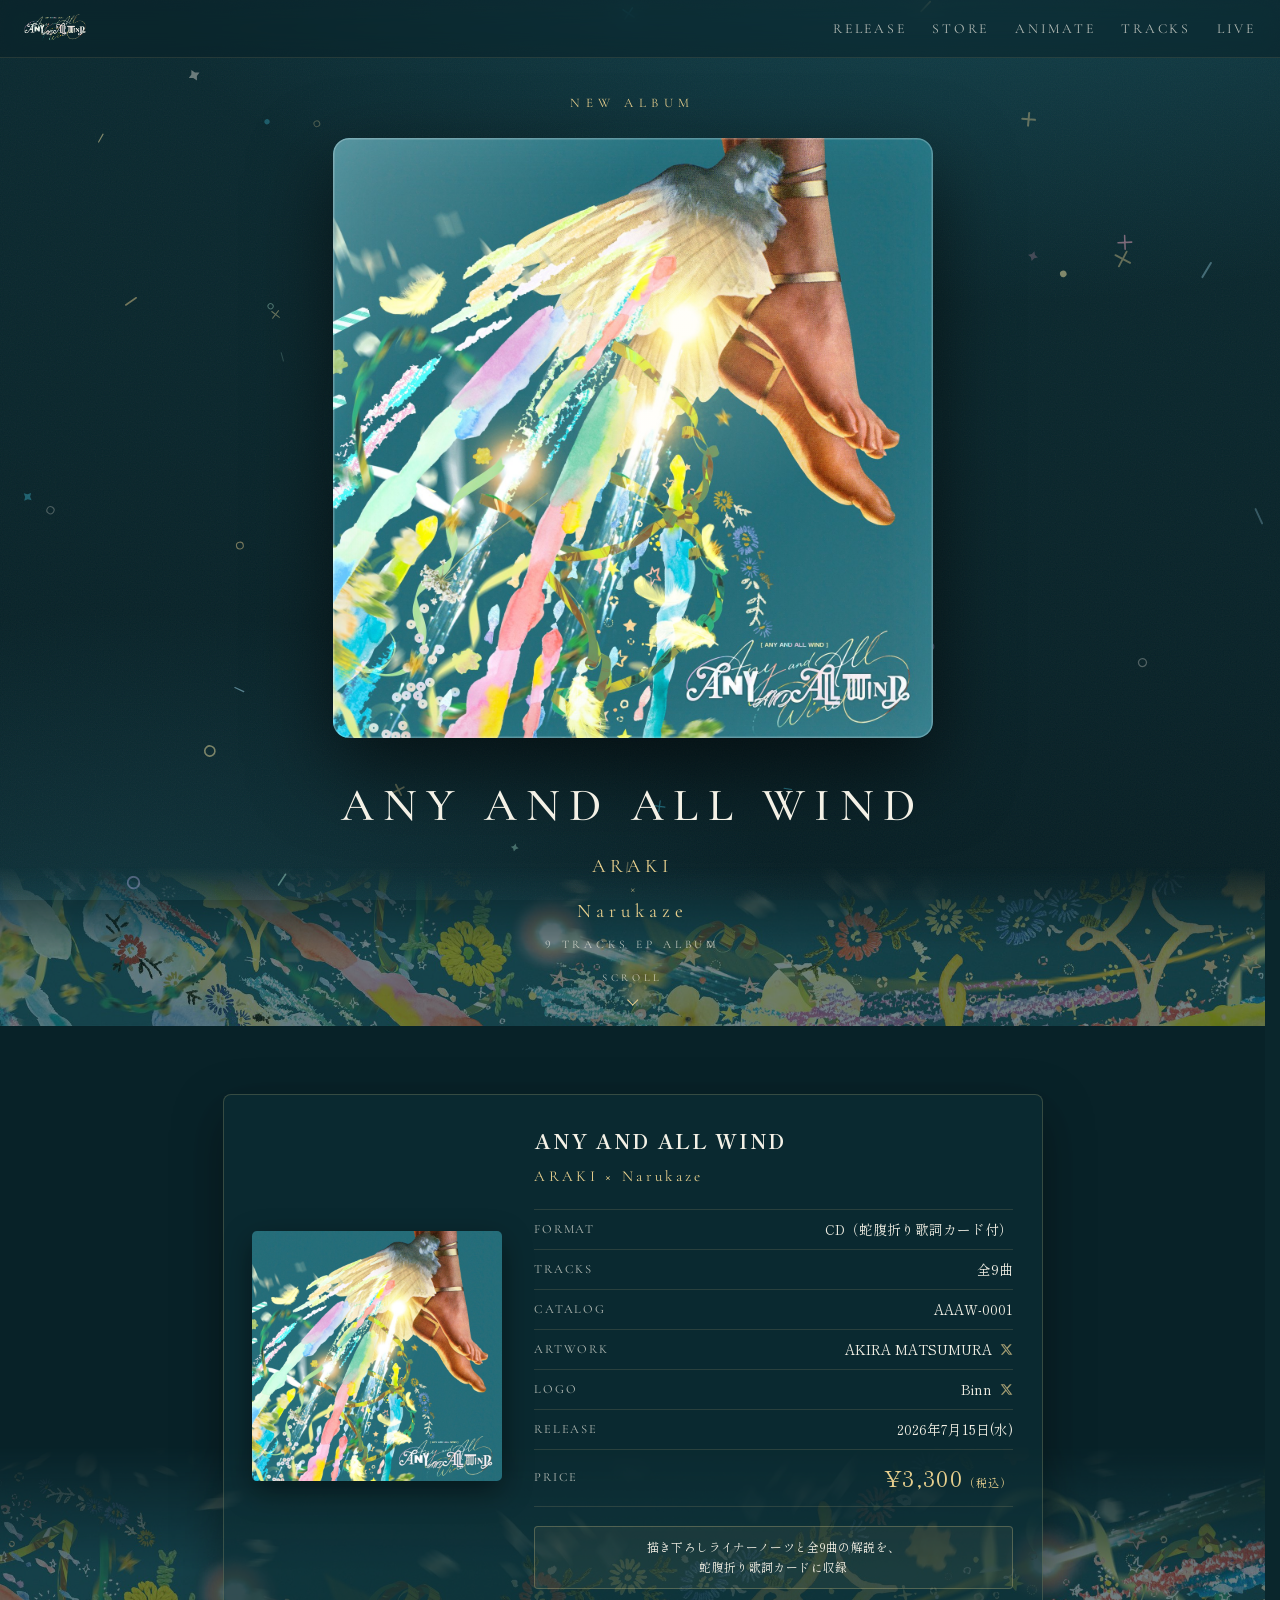
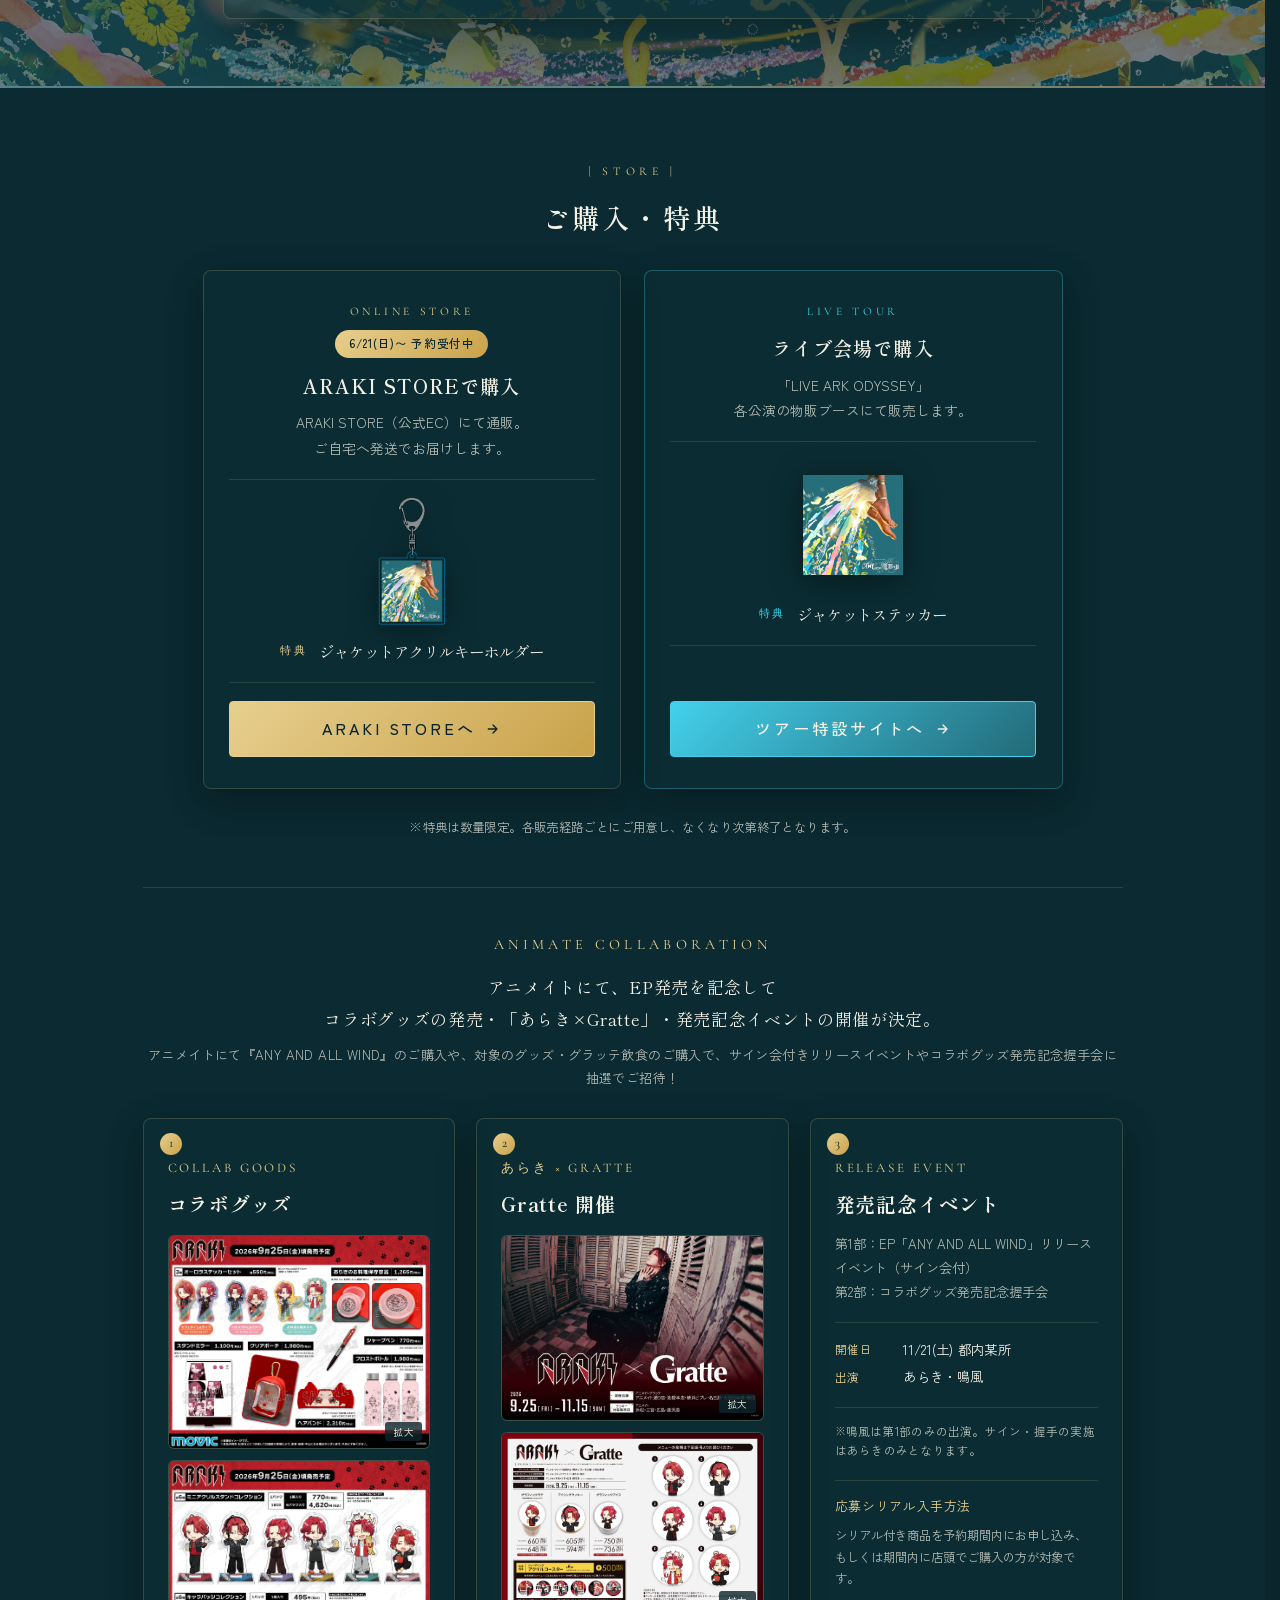
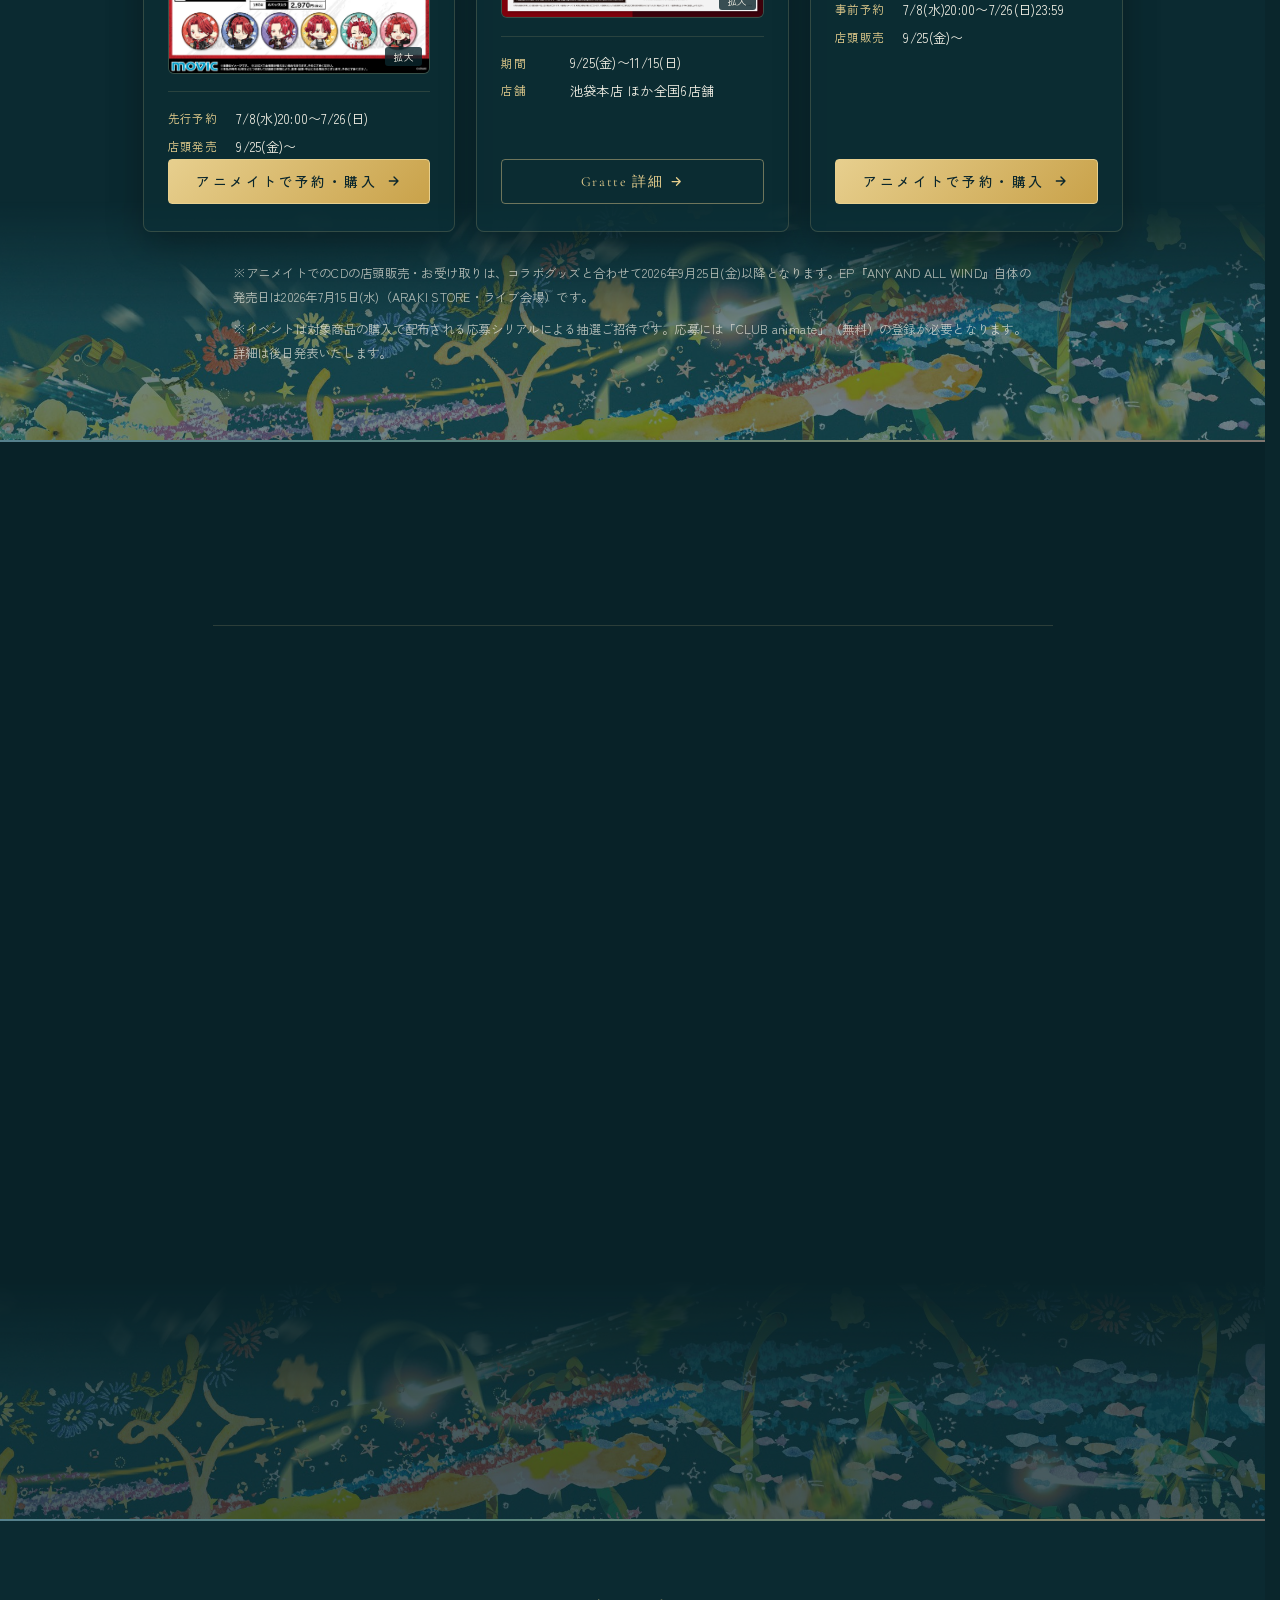
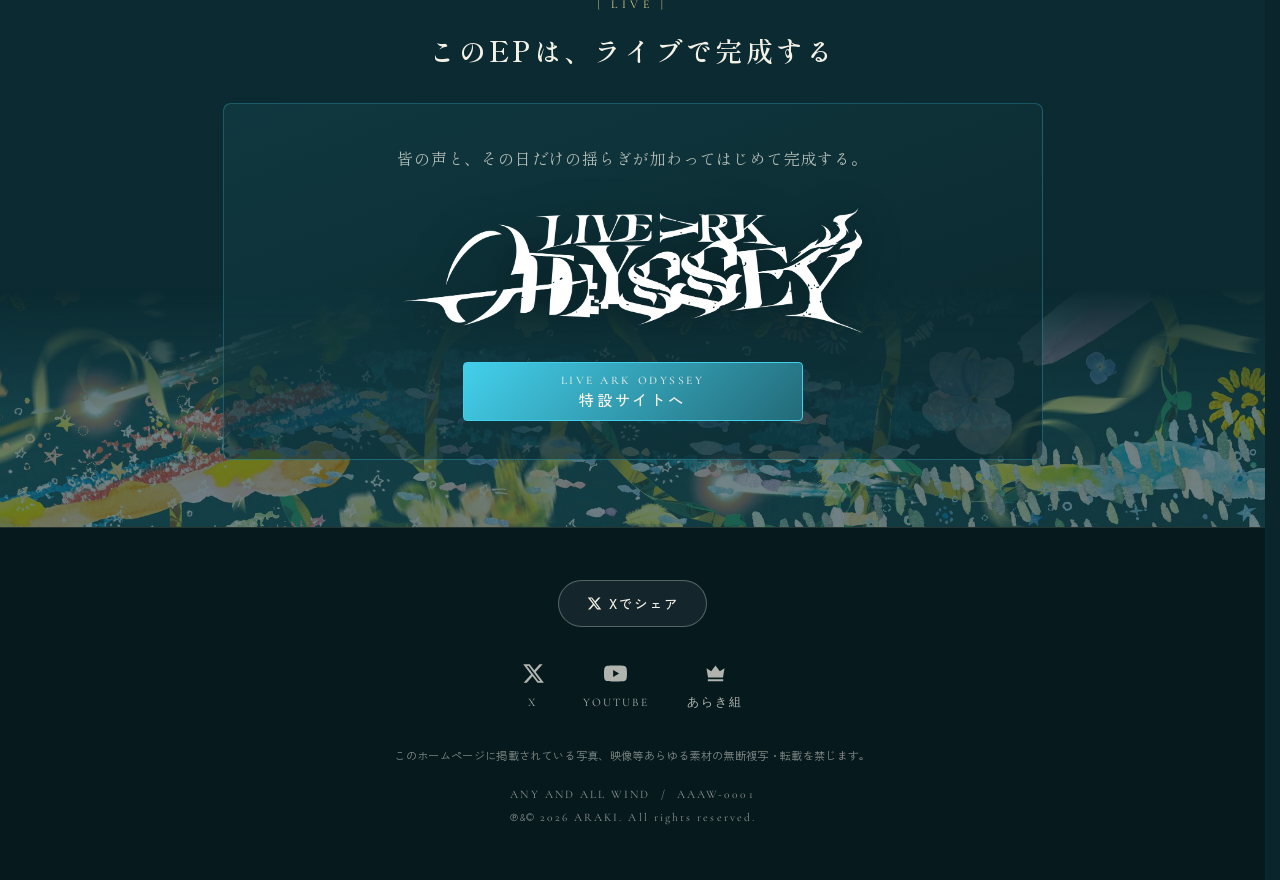
==== commit 8dea5060: "tweak: アニメイトコラボ カード 高さ一律化＋番号バッジ＋リリイベカード充填 - サブ文言を「ご購入で抽選ご招待」の訴求文に差し替え - カード高さを一律に戻し、ボタンを margin-top:" ====
--- a/index.html
+++ b/index.html
@@ -161,10 +161,11 @@
       <div class="acol-head">
         <span class="acol-eyebrow">Animate Collaboration</span>
         <p class="acol-lead">アニメイトにて、EP発売を記念して<br>コラボグッズの発売・「あらき×Gratte」・発売記念イベントの開催が決定。</p>
-        <p class="acol-sub">コラボグッズ先行予約は2026年7月8日(水)20:00スタート。</p>
+        <p class="acol-sub">アニメイトにて『ANY AND ALL WIND』のご購入や、対象のグッズ・グラッテ飲食のご購入で、サイン会付きリリースイベントやコラボグッズ発売記念握手会に抽選でご招待！</p>
       </div>
       <div class="acol-grid">
         <div class="acol-card">
+          <span class="acol-badge">1</span>
           <span class="acol-tag">Collab Goods</span>
           <h3 class="acol-ttl">コラボグッズ</h3>
           <div class="acol-thumbs">
@@ -178,6 +179,7 @@
           <a class="cta-btn acol-card-btn" href="https://www.animate-onlineshop.jp/corner/cc/araki-0708goods/cd/4555/" target="_blank" rel="noopener">アニメイトで予約・購入<svg class="btn-arrow" viewBox="0 0 24 24"><path d="M5 12h13M12 6l6 6-6 6"/></svg></a>
         </div>
         <div class="acol-card">
+          <span class="acol-badge">2</span>
           <span class="acol-tag">あらき &times; Gratte</span>
           <h3 class="acol-ttl">Gratte 開催</h3>
           <div class="acol-thumbs">
@@ -191,6 +193,7 @@
           <a class="acol-gratte-btn" href="https://www.animate.co.jp/gratte/45715/" target="_blank" rel="noopener">Gratte 詳細<svg class="btn-arrow" viewBox="0 0 24 24"><path d="M5 12h13M12 6l6 6-6 6"/></svg></a>
         </div>
         <div class="acol-card">
+          <span class="acol-badge">3</span>
           <span class="acol-tag">Release Event</span>
           <h3 class="acol-ttl">発売記念イベント</h3>
           <p class="acol-desc">第1部：EP「ANY AND ALL WIND」リリースイベント（サイン会付）<br>第2部：コラボグッズ発売記念握手会</p>
@@ -199,6 +202,15 @@
             <li><span>出演</span>あらき・鳴風</li>
           </ul>
           <p class="acol-card-note">※鳴風は第1部のみの出演。サイン・握手の実施はあらきのみとなります。</p>
+          <div class="acol-serial">
+            <p class="acol-serial-h">応募シリアル入手方法</p>
+            <p class="acol-serial-t">シリアル付き商品を予約期間内にお申し込み、もしくは期間内に店頭でご購入の方が対象です。</p>
+            <ul class="acol-meta">
+              <li><span>事前予約</span>7/8(水)20:00〜7/26(日)23:59</li>
+              <li><span>店頭販売</span>9/25(金)〜</li>
+            </ul>
+          </div>
+          <a class="cta-btn acol-card-btn" href="https://www.animate-onlineshop.jp/corner/cc/araki-0708goods/cd/4555/" target="_blank" rel="noopener">アニメイトで予約・購入<svg class="btn-arrow" viewBox="0 0 24 24"><path d="M5 12h13M12 6l6 6-6 6"/></svg></a>
         </div>
       </div>
       <div class="acol-note">
--- a/css/style.css
+++ b/css/style.css
@@ -344,8 +344,13 @@
 .acol-eyebrow{font-family:var(--font-en);font-size:.9rem;letter-spacing:.3em;text-transform:uppercase;color:var(--gold-lt)}
 .acol-lead{max-width:700px;margin:.8rem auto .5rem;font-family:var(--font-mincho);font-size:1.05rem;line-height:1.95;letter-spacing:.04em;color:var(--cream)}
 .acol-sub{font-size:.82rem;color:var(--cream-dim);letter-spacing:.03em}
-.acol-grid{display:grid;grid-template-columns:repeat(3,1fr);gap:1.3rem;margin:0 auto;align-items:start}
-.acol-card{display:flex;flex-direction:column;background:rgba(13,47,54,.6);border:1px solid rgba(231,207,142,.18);border-radius:8px;padding:1.7rem 1.5rem;box-shadow:0 12px 36px rgba(0,0,0,.3)}
+.acol-grid{display:grid;grid-template-columns:repeat(3,1fr);gap:1.3rem;margin:0 auto}
+.acol-card{position:relative;display:flex;flex-direction:column;background:rgba(13,47,54,.6);border:1px solid rgba(231,207,142,.18);border-radius:8px;padding:2.4rem 1.5rem 1.7rem;box-shadow:0 12px 36px rgba(0,0,0,.3)}
+.acol-badge{position:absolute;top:14px;left:16px;width:22px;height:22px;display:flex;align-items:center;justify-content:center;font-family:var(--font-en);font-size:.82rem;color:#0a262c;background:linear-gradient(135deg,var(--gold-lt),var(--gold));border-radius:50%;line-height:1;z-index:2}
+.acol-serial{margin-top:1.2rem;padding-top:.9rem;border-top:1px solid rgba(231,207,142,.14)}
+.acol-serial-h{font-size:.8rem;letter-spacing:.05em;color:var(--gold-lt);margin:0 0 .5rem}
+.acol-serial-t{font-size:.77rem;line-height:1.75;color:var(--cream-dim);margin:0 0 .5rem}
+.acol-serial .acol-meta{border-top:0;padding-top:0;margin-top:.2rem}
 .acol-tag{font-family:var(--font-en);font-size:.82rem;letter-spacing:.22em;text-transform:uppercase;color:var(--gold-lt)}
 .acol-ttl{font-family:var(--font-mincho);font-size:1.22rem;color:var(--cream);margin:.5rem 0 .7rem;letter-spacing:.04em}
 .acol-desc{font-size:.82rem;line-height:1.85;color:var(--cream-dim);margin:0 0 1.1rem}
@@ -356,7 +361,7 @@
 .acol-note{max-width:800px;margin:1.9rem auto 0;font-size:.78rem;line-height:1.9;letter-spacing:.02em;color:var(--cream-dim)}
 .acol-note p{margin:.5rem 0}
 .acol-cta{margin-top:1.9rem;display:flex;flex-direction:column;align-items:center;gap:.9rem}
-.acol-gratte-btn{display:flex;align-items:center;justify-content:center;gap:.4em;width:100%;box-sizing:border-box;margin-top:1.1rem;padding:.6rem .9rem;font-family:var(--font-en);font-size:.86rem;letter-spacing:.12em;color:var(--gold-lt);background:transparent;border:1px solid rgba(231,207,142,.45);border-radius:4px;text-decoration:none;transition:background .3s,color .3s}
+.acol-gratte-btn{display:flex;align-items:center;justify-content:center;gap:.4em;width:100%;box-sizing:border-box;margin-top:auto;padding:.6rem .9rem;font-family:var(--font-en);font-size:.86rem;letter-spacing:.12em;color:var(--gold-lt);background:transparent;border:1px solid rgba(231,207,142,.45);border-radius:4px;text-decoration:none;transition:background .3s,color .3s}
 .acol-gratte-btn:hover{background:rgba(231,207,142,.12);color:var(--cream)}
 .acol-gratte-btn svg{width:15px;height:15px;fill:none;stroke:currentColor;stroke-width:2}
 .acol-thumbs{display:flex;flex-direction:column;gap:.7rem;margin:.2rem 0 1.1rem}
@@ -364,7 +369,7 @@
 .acol-thumb:hover{border-color:var(--gold-lt);transform:translateY(-2px)}
 .acol-thumb img{display:block;width:100%;height:auto}
 .acol-thumb::after{content:"拡大";position:absolute;right:7px;bottom:7px;font-family:var(--font-sans);font-size:.62rem;letter-spacing:.06em;color:var(--cream);background:rgba(10,38,44,.8);padding:2px 8px;border-radius:3px;pointer-events:none}
-.acol-card-btn{display:flex;justify-content:center;width:100%;box-sizing:border-box;margin-top:1.1rem;font-size:.86rem;padding:.62rem 1rem}
+.acol-card-btn{display:flex;justify-content:center;width:100%;box-sizing:border-box;margin-top:auto;font-size:.86rem;padding:.62rem 1rem}
 .acol-card-note{margin-top:1.1rem;padding-top:.85rem;border-top:1px solid rgba(231,207,142,.14);font-size:.72rem;line-height:1.7;letter-spacing:.02em;color:var(--cream-dim)}
 .modal-box-img{width:min(100%,1040px)}
 .modal-imgwrap{border-radius:8px;overflow:hidden;background:#0a262c;box-shadow:0 24px 70px rgba(0,0,0,.6),0 0 0 1px rgba(231,207,142,.25)}
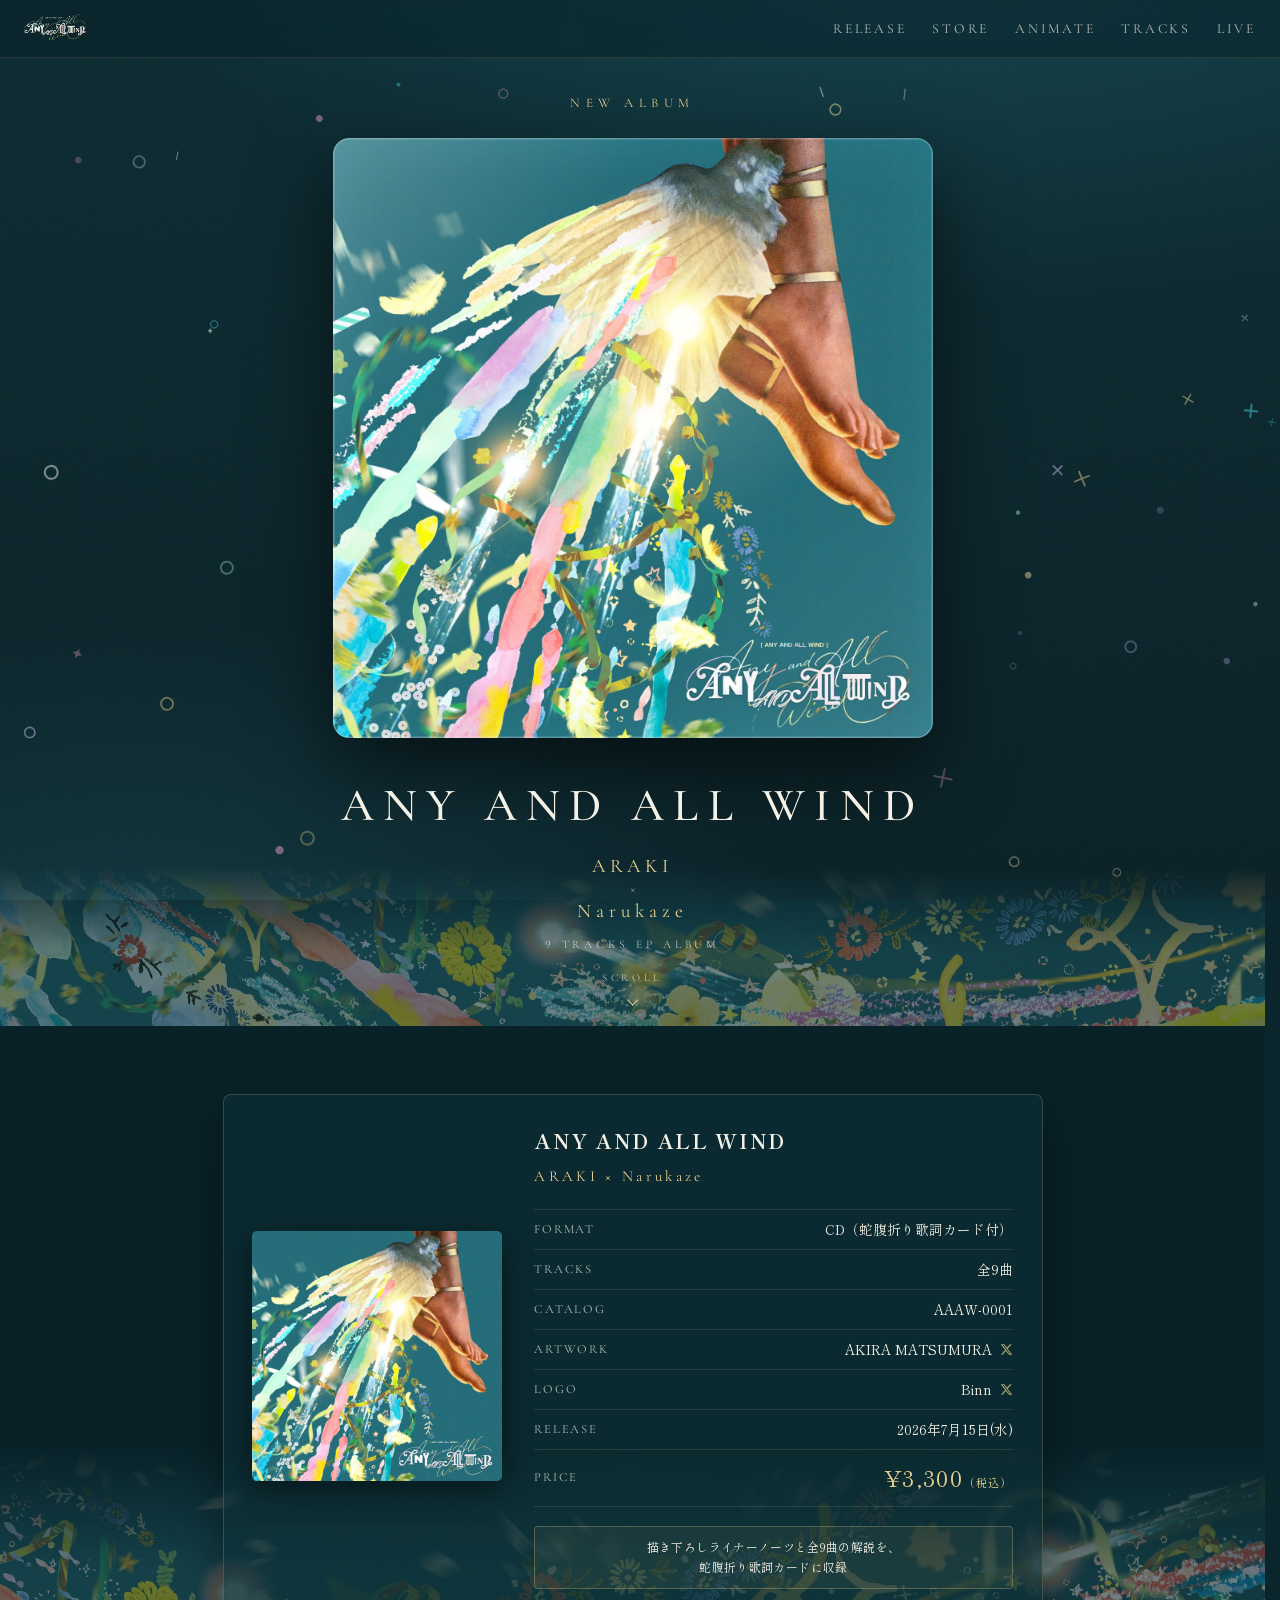
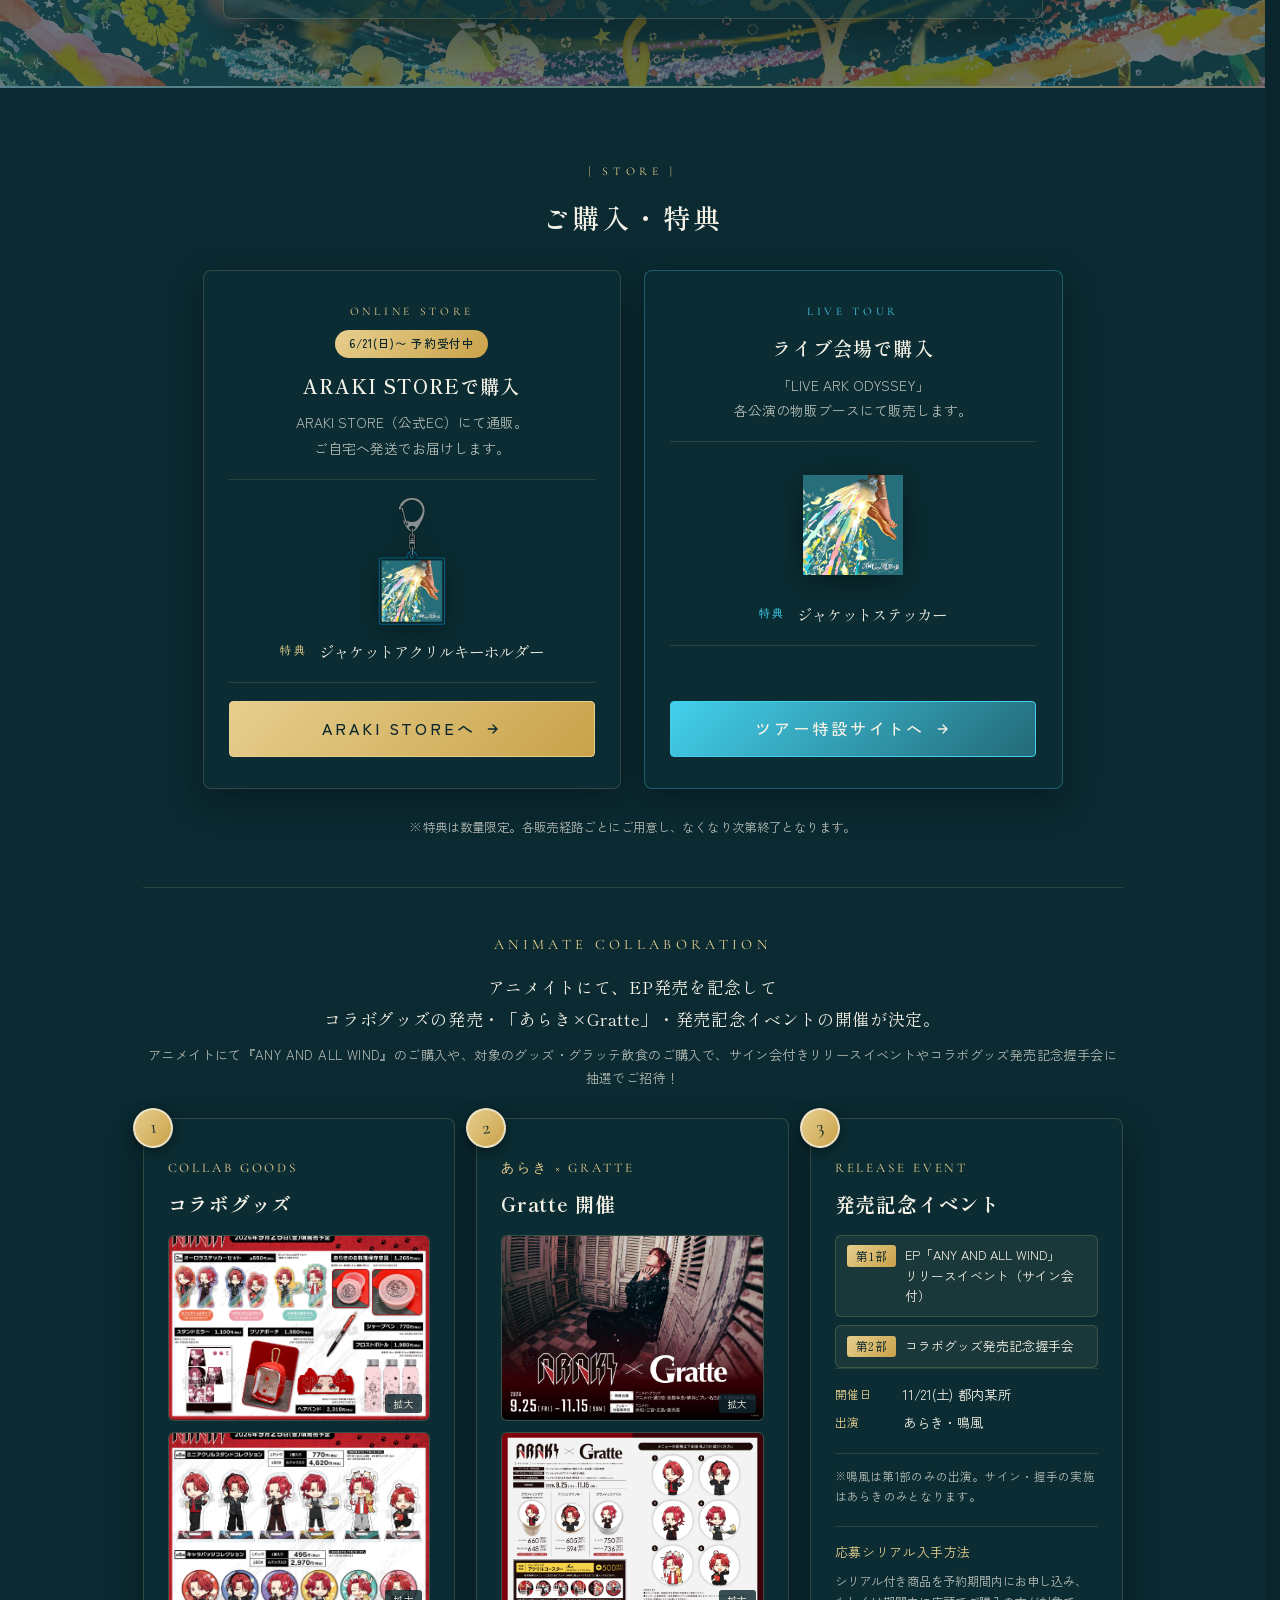
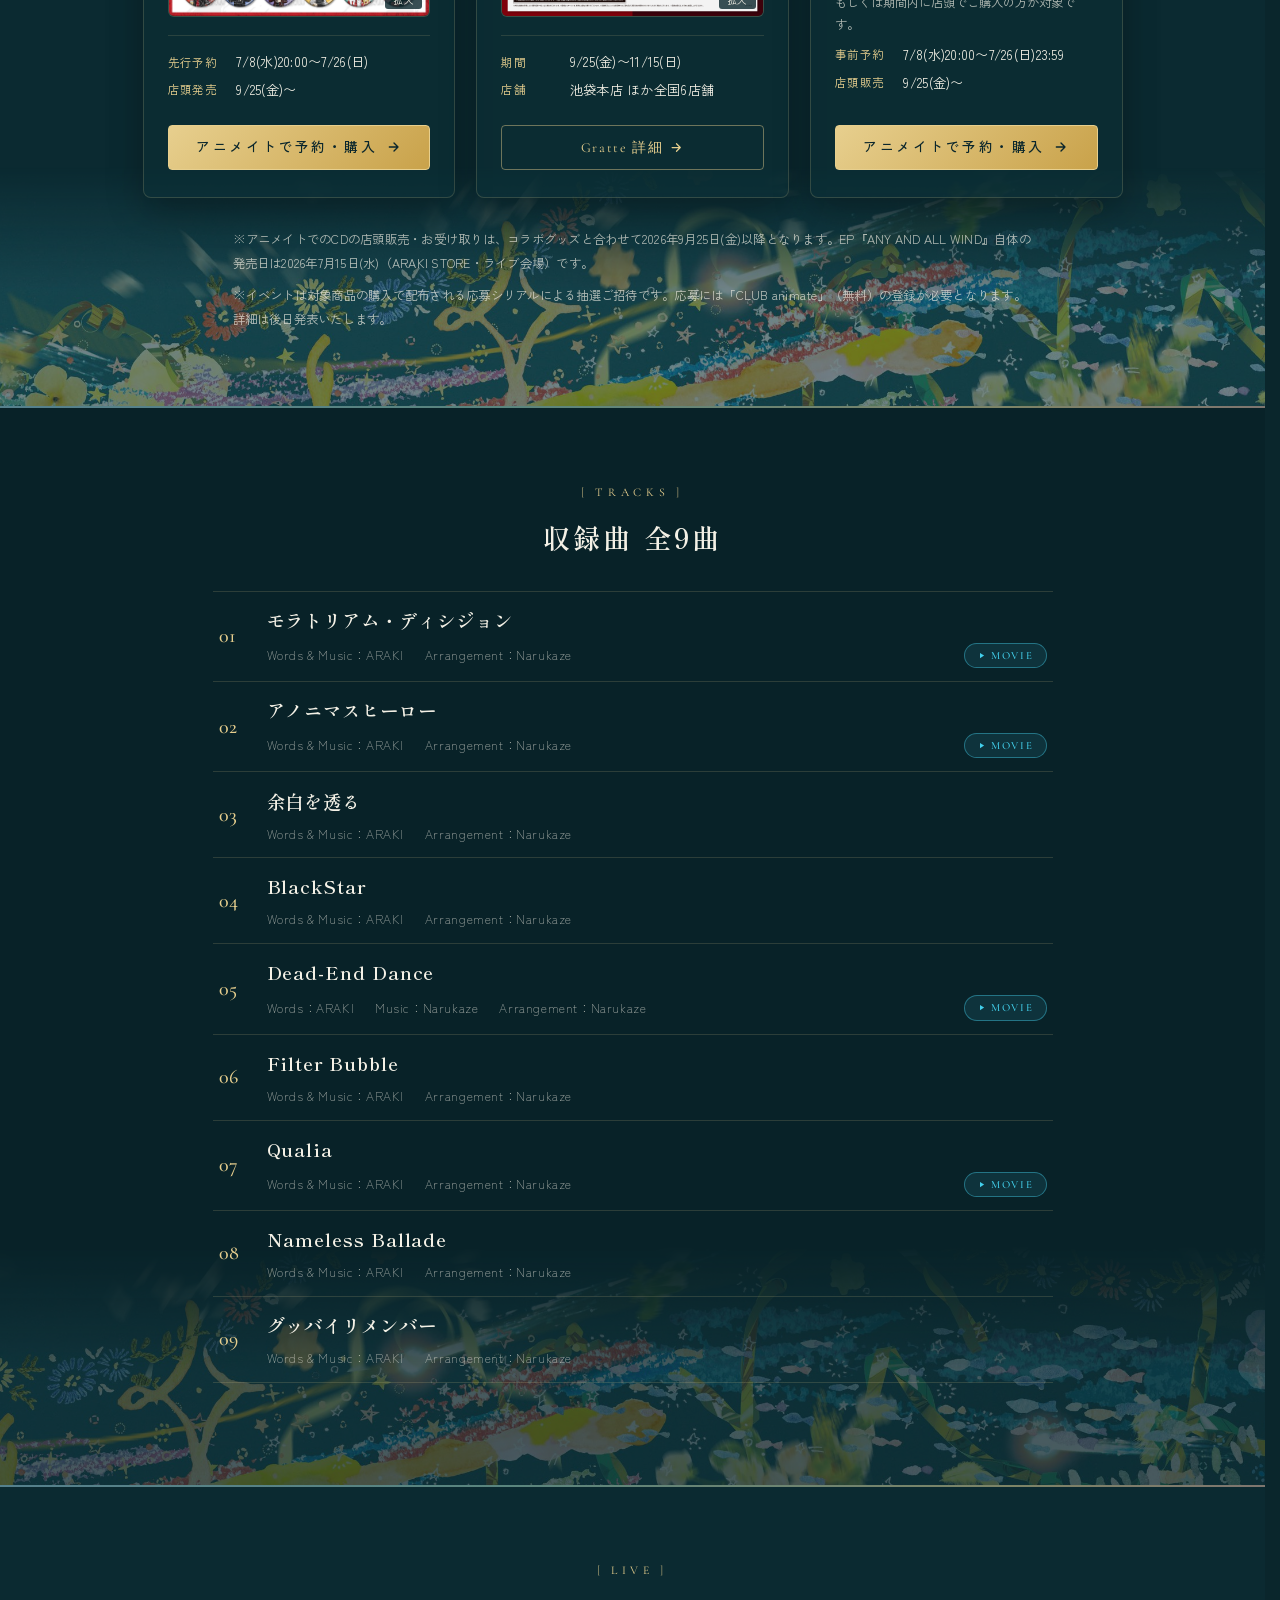
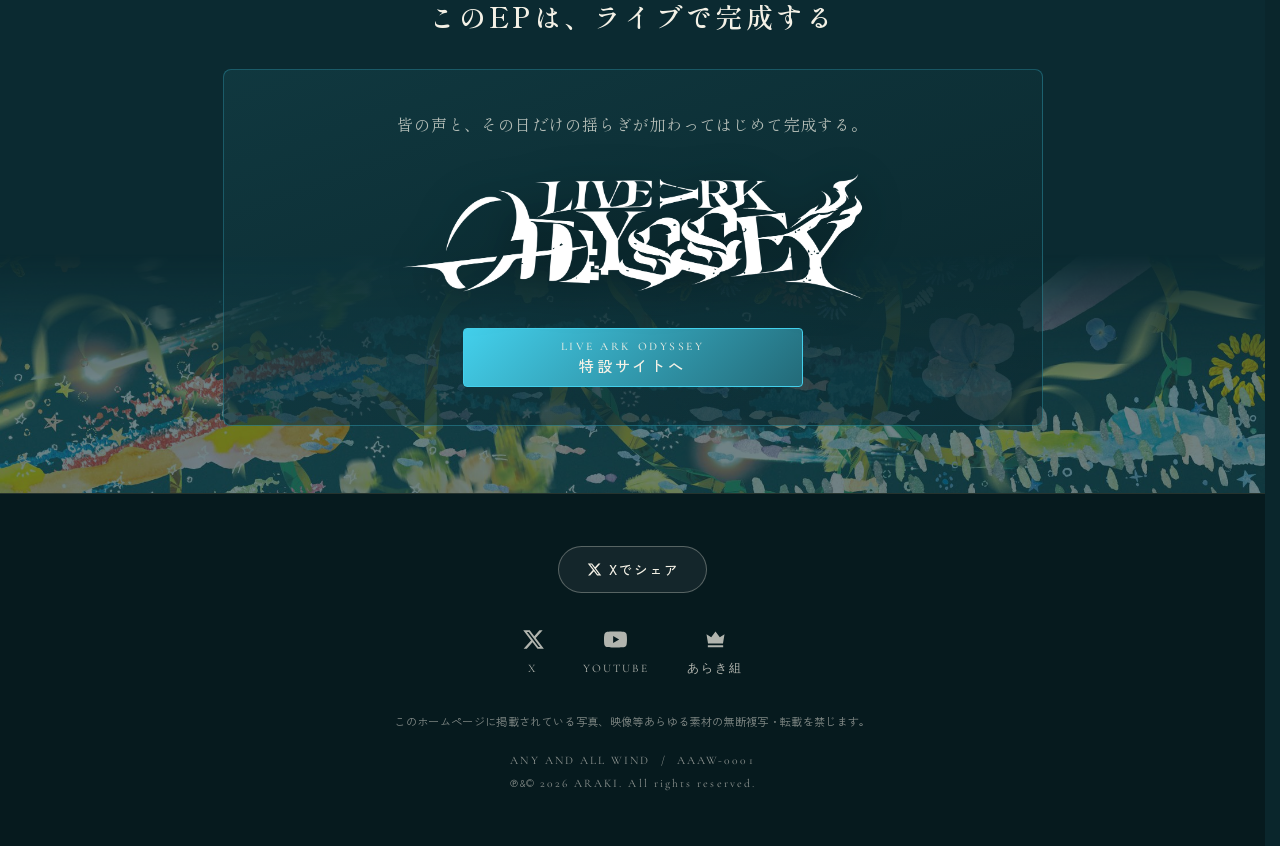
==== commit 3b0d46b2: "tweak: アニメイトコラボ 第1部/第2部を装飾＋テキストとボタンの余白確保 - リリイベカードの第1部/第2部を金チップ＋枠パネルで装飾（画像なしの存在感を補強） - meta/シリアルとボタン" ====
--- a/index.html
+++ b/index.html
@@ -196,7 +196,16 @@
           <span class="acol-badge">3</span>
           <span class="acol-tag">Release Event</span>
           <h3 class="acol-ttl">発売記念イベント</h3>
-          <p class="acol-desc">第1部：EP「ANY AND ALL WIND」リリースイベント（サイン会付）<br>第2部：コラボグッズ発売記念握手会</p>
+          <div class="acol-parts">
+            <div class="acol-part">
+              <span class="acol-part-no">第1部</span>
+              <p>EP「ANY AND ALL WIND」<br>リリースイベント（サイン会付）</p>
+            </div>
+            <div class="acol-part">
+              <span class="acol-part-no">第2部</span>
+              <p>コラボグッズ発売記念握手会</p>
+            </div>
+          </div>
           <ul class="acol-meta">
             <li><span>開催日</span>11/21(土) 都内某所</li>
             <li><span>出演</span>あらき・鳴風</li>
--- a/css/style.css
+++ b/css/style.css
@@ -346,8 +346,8 @@
 .acol-sub{font-size:.82rem;color:var(--cream-dim);letter-spacing:.03em}
 .acol-grid{display:grid;grid-template-columns:repeat(3,1fr);gap:1.3rem;margin:0 auto}
 .acol-card{position:relative;display:flex;flex-direction:column;background:rgba(13,47,54,.6);border:1px solid rgba(231,207,142,.18);border-radius:8px;padding:2.4rem 1.5rem 1.7rem;box-shadow:0 12px 36px rgba(0,0,0,.3)}
-.acol-badge{position:absolute;top:14px;left:16px;width:22px;height:22px;display:flex;align-items:center;justify-content:center;font-family:var(--font-en);font-size:.82rem;color:#0a262c;background:linear-gradient(135deg,var(--gold-lt),var(--gold));border-radius:50%;line-height:1;z-index:2}
-.acol-serial{margin-top:1.2rem;padding-top:.9rem;border-top:1px solid rgba(231,207,142,.14)}
+.acol-badge{position:absolute;top:-11px;left:-11px;width:40px;height:40px;display:flex;align-items:center;justify-content:center;font-family:var(--font-en);font-size:1.2rem;color:#0a262c;background:linear-gradient(135deg,var(--gold-lt),var(--gold));border-radius:50%;line-height:1;z-index:3;transform:rotate(-8deg);box-shadow:0 4px 12px rgba(0,0,0,.42);border:2px solid rgba(244,241,230,.75)}
+.acol-serial{margin-top:1.2rem;margin-bottom:1.4rem;padding-top:.9rem;border-top:1px solid rgba(231,207,142,.14)}
 .acol-serial-h{font-size:.8rem;letter-spacing:.05em;color:var(--gold-lt);margin:0 0 .5rem}
 .acol-serial-t{font-size:.77rem;line-height:1.75;color:var(--cream-dim);margin:0 0 .5rem}
 .acol-serial .acol-meta{border-top:0;padding-top:0;margin-top:.2rem}
@@ -367,9 +367,15 @@
 .acol-thumbs{display:flex;flex-direction:column;gap:.7rem;margin:.2rem 0 1.1rem}
 .acol-thumb{display:block;width:100%;padding:0;border:1px solid rgba(231,207,142,.2);border-radius:6px;overflow:hidden;background:#0d2f36;cursor:pointer;position:relative;transition:border-color .3s,transform .3s}
 .acol-thumb:hover{border-color:var(--gold-lt);transform:translateY(-2px)}
-.acol-thumb img{display:block;width:100%;height:auto}
+.acol-thumb img{display:block;width:100%;aspect-ratio:1.42;object-fit:cover}
 .acol-thumb::after{content:"拡大";position:absolute;right:7px;bottom:7px;font-family:var(--font-sans);font-size:.62rem;letter-spacing:.06em;color:var(--cream);background:rgba(10,38,44,.8);padding:2px 8px;border-radius:3px;pointer-events:none}
 .acol-card-btn{display:flex;justify-content:center;width:100%;box-sizing:border-box;margin-top:auto;font-size:.86rem;padding:.62rem 1rem}
+.acol-meta:has(+ .acol-card-btn),.acol-meta:has(+ .acol-gratte-btn){margin-bottom:1.4rem}
+.acol-parts{margin:.2rem 0 0}
+.acol-part{display:flex;gap:.55rem;align-items:flex-start;padding:.6rem .7rem;border-radius:6px;background:rgba(231,207,142,.07);border:1px solid rgba(231,207,142,.18)}
+.acol-part+.acol-part{margin-top:.5rem}
+.acol-part-no{flex:0 0 auto;font-family:var(--font-mincho);font-size:.74rem;letter-spacing:.04em;color:#0a262c;background:linear-gradient(135deg,var(--gold-lt),var(--gold));padding:.2rem .55rem;border-radius:3px;white-space:nowrap;line-height:1.25}
+.acol-part p{margin:0;font-size:.8rem;line-height:1.6;color:var(--cream)}
 .acol-card-note{margin-top:1.1rem;padding-top:.85rem;border-top:1px solid rgba(231,207,142,.14);font-size:.72rem;line-height:1.7;letter-spacing:.02em;color:var(--cream-dim)}
 .modal-box-img{width:min(100%,1040px)}
 .modal-imgwrap{border-radius:8px;overflow:hidden;background:#0a262c;box-shadow:0 24px 70px rgba(0,0,0,.6),0 0 0 1px rgba(231,207,142,.25)}
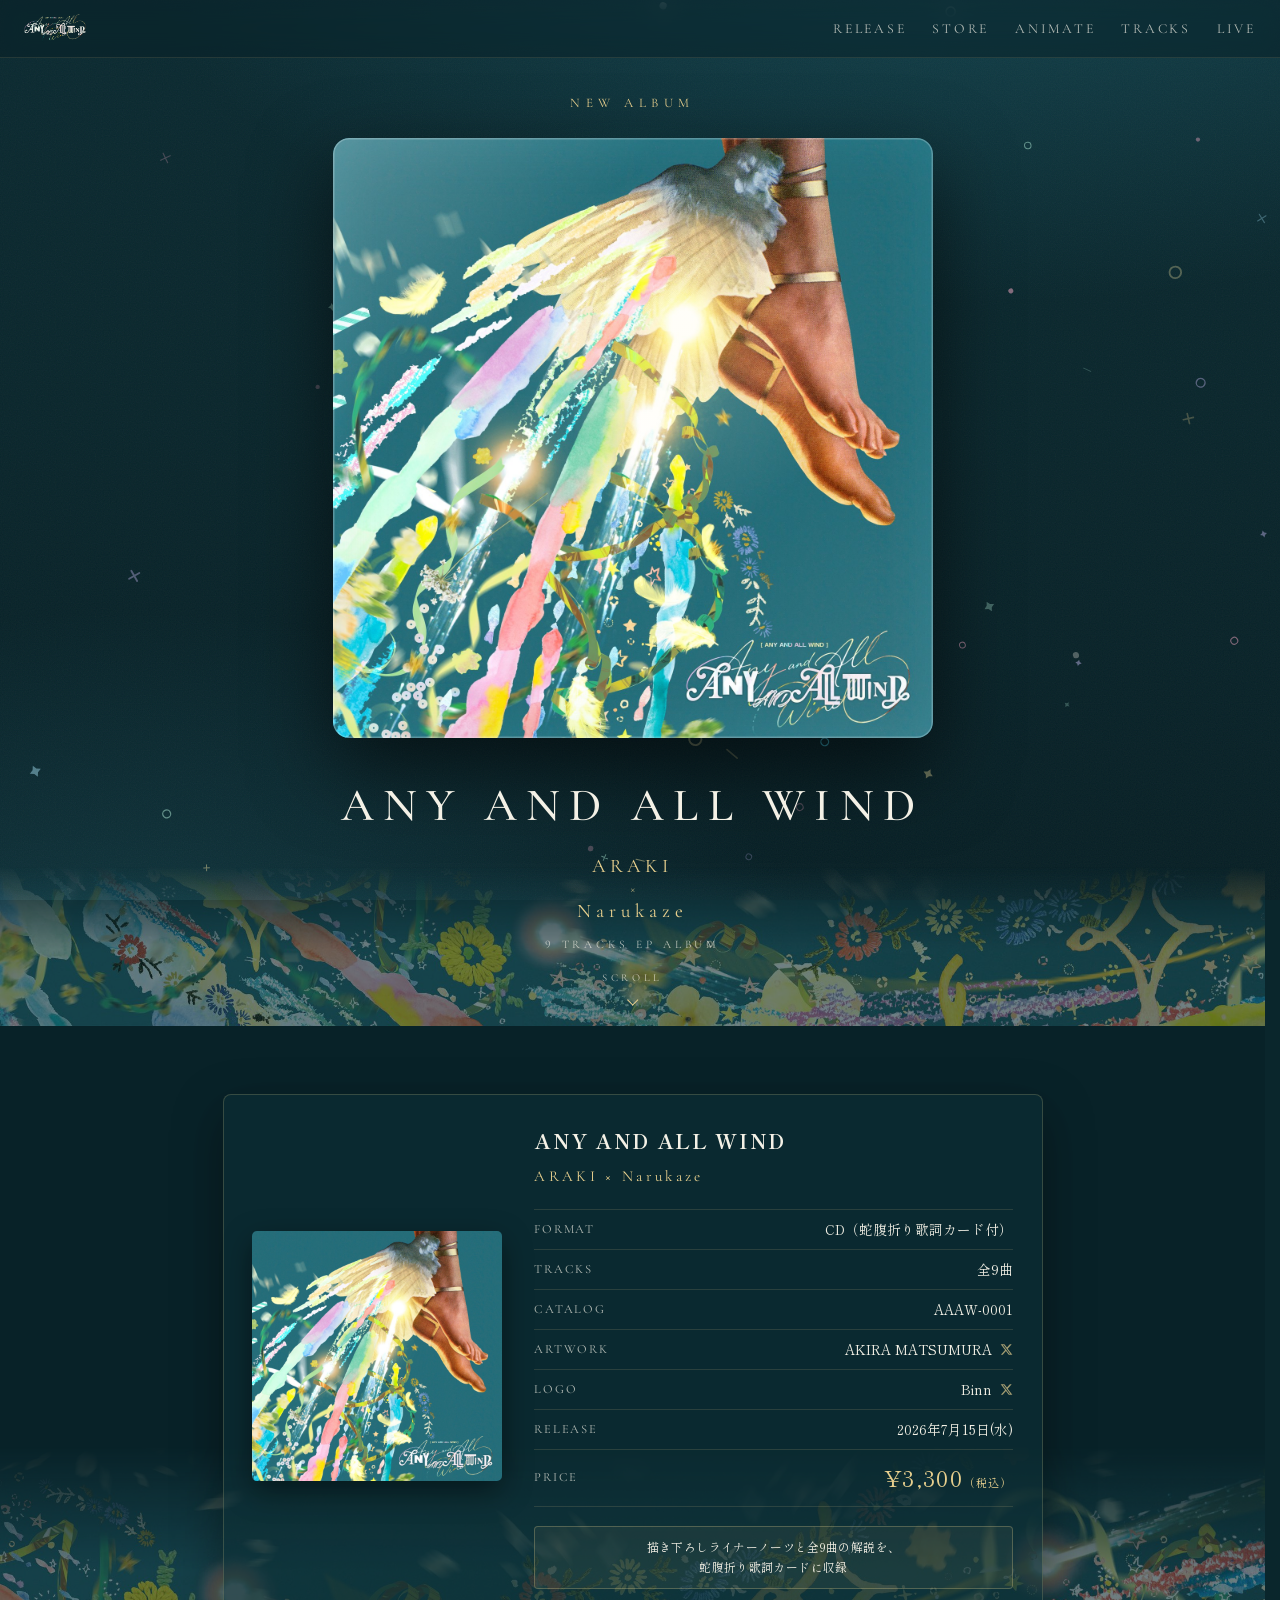
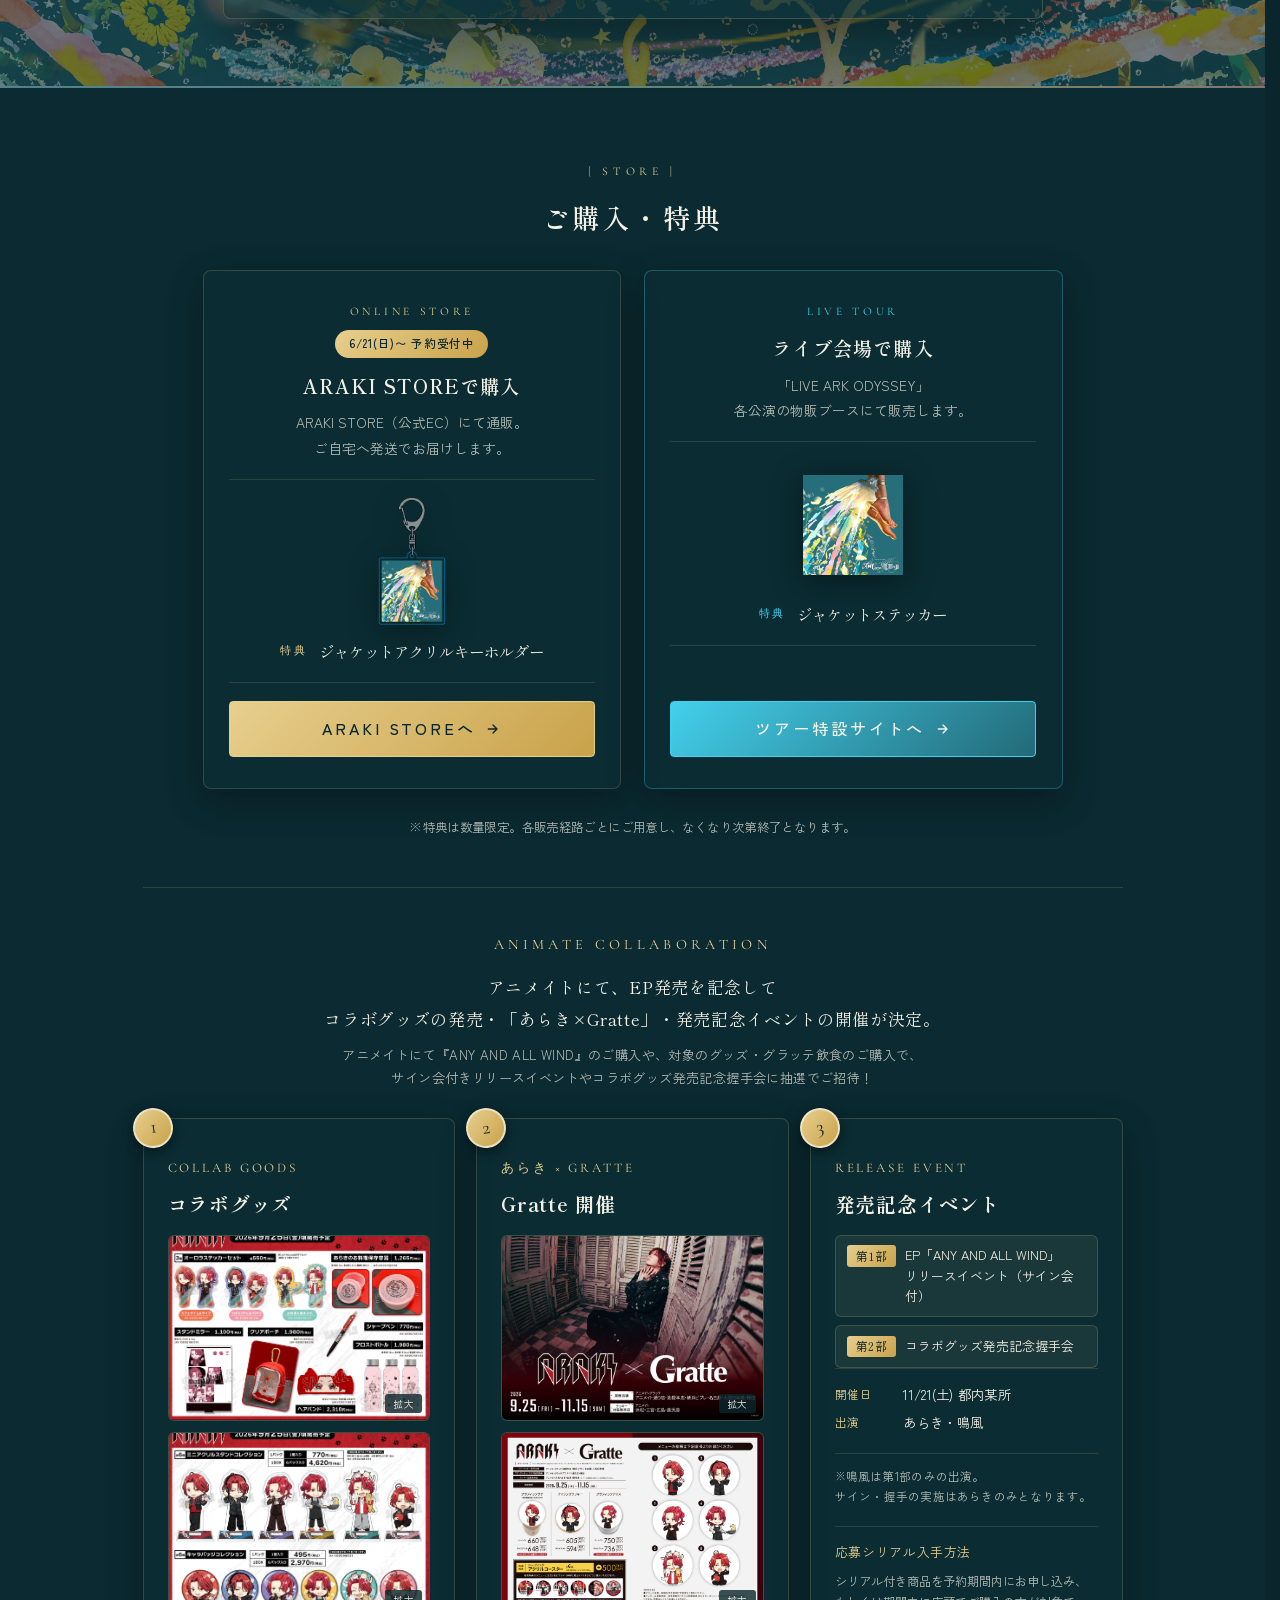
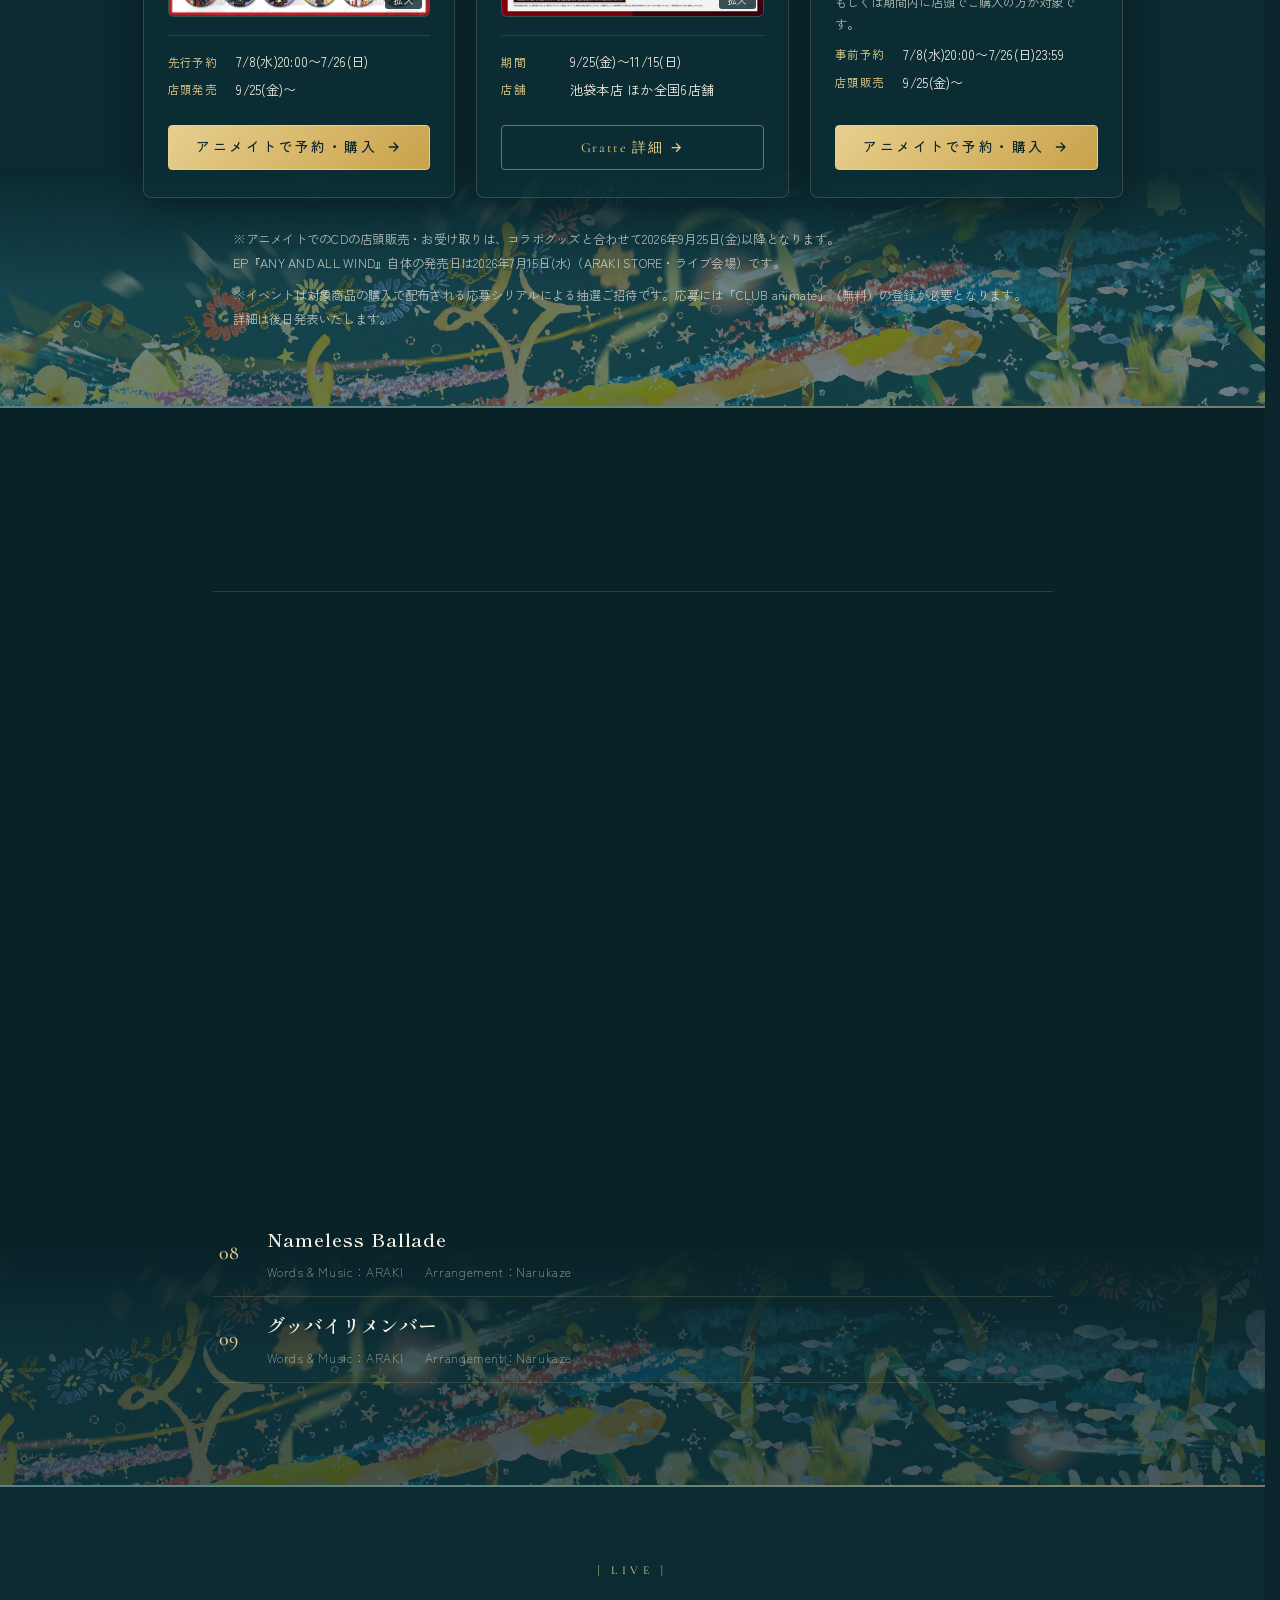
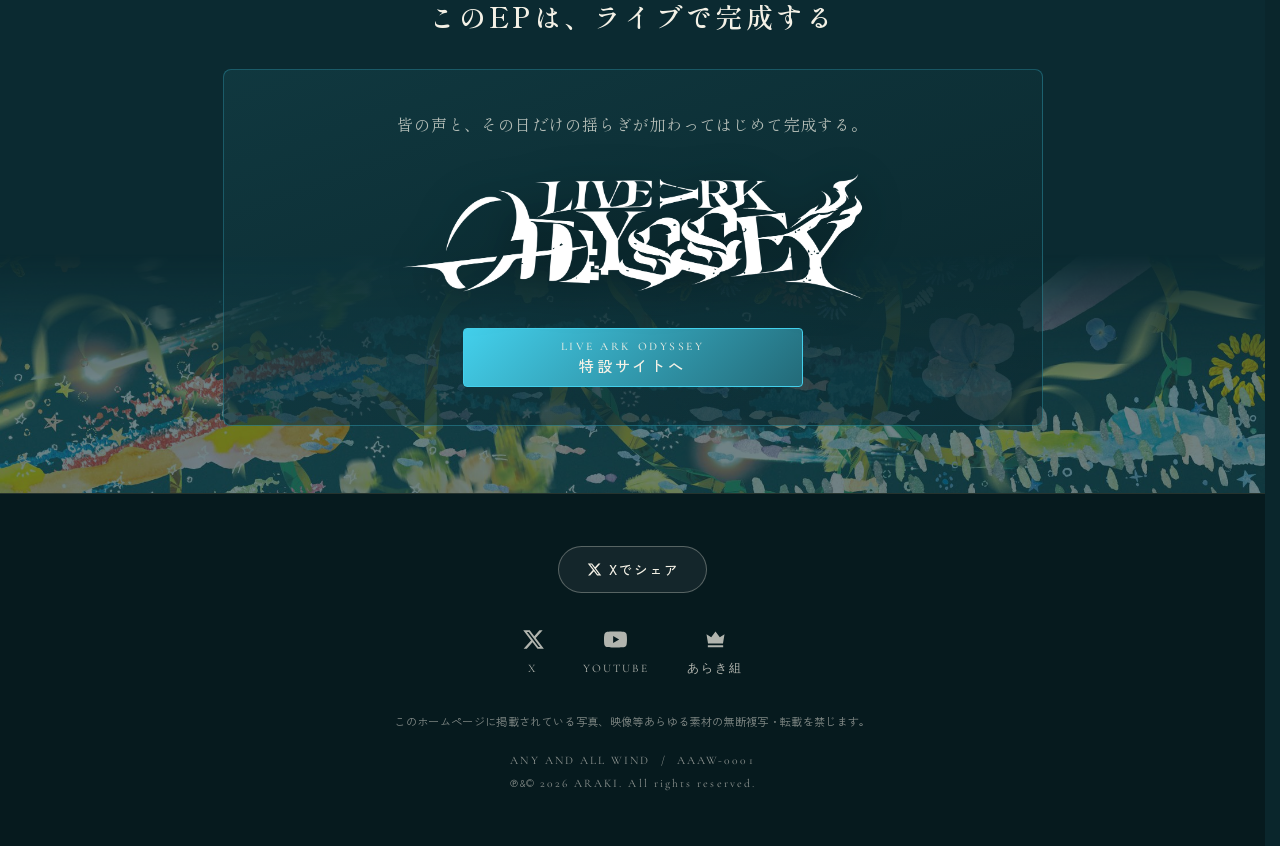
==== commit ac1d2288: "tweak: アニメイトコラボ 文面に改行追加（サブ文・注記・住み分け注記）" ====
--- a/index.html
+++ b/index.html
@@ -161,7 +161,7 @@
       <div class="acol-head">
         <span class="acol-eyebrow">Animate Collaboration</span>
         <p class="acol-lead">アニメイトにて、EP発売を記念して<br>コラボグッズの発売・「あらき×Gratte」・発売記念イベントの開催が決定。</p>
-        <p class="acol-sub">アニメイトにて『ANY AND ALL WIND』のご購入や、対象のグッズ・グラッテ飲食のご購入で、サイン会付きリリースイベントやコラボグッズ発売記念握手会に抽選でご招待！</p>
+        <p class="acol-sub">アニメイトにて『ANY AND ALL WIND』のご購入や、対象のグッズ・グラッテ飲食のご購入で、<br>サイン会付きリリースイベントやコラボグッズ発売記念握手会に抽選でご招待！</p>
       </div>
       <div class="acol-grid">
         <div class="acol-card">
@@ -210,7 +210,7 @@
             <li><span>開催日</span>11/21(土) 都内某所</li>
             <li><span>出演</span>あらき・鳴風</li>
           </ul>
-          <p class="acol-card-note">※鳴風は第1部のみの出演。サイン・握手の実施はあらきのみとなります。</p>
+          <p class="acol-card-note">※鳴風は第1部のみの出演。<br>サイン・握手の実施はあらきのみとなります。</p>
           <div class="acol-serial">
             <p class="acol-serial-h">応募シリアル入手方法</p>
             <p class="acol-serial-t">シリアル付き商品を予約期間内にお申し込み、もしくは期間内に店頭でご購入の方が対象です。</p>
@@ -223,7 +223,7 @@
         </div>
       </div>
       <div class="acol-note">
-        <p>※アニメイトでのCDの店頭販売・お受け取りは、コラボグッズと合わせて2026年9月25日(金)以降となります。EP『ANY AND ALL WIND』自体の発売日は2026年7月15日(水)（ARAKI STORE・ライブ会場）です。</p>
+        <p>※アニメイトでのCDの店頭販売・お受け取りは、コラボグッズと合わせて2026年9月25日(金)以降となります。<br>EP『ANY AND ALL WIND』自体の発売日は2026年7月15日(水)（ARAKI STORE・ライブ会場）です。</p>
         <p>※イベントは対象商品の購入で配布される応募シリアルによる抽選ご招待です。応募には「CLUB animate」（無料）の登録が必要となります。詳細は後日発表いたします。</p>
       </div>
     </div>
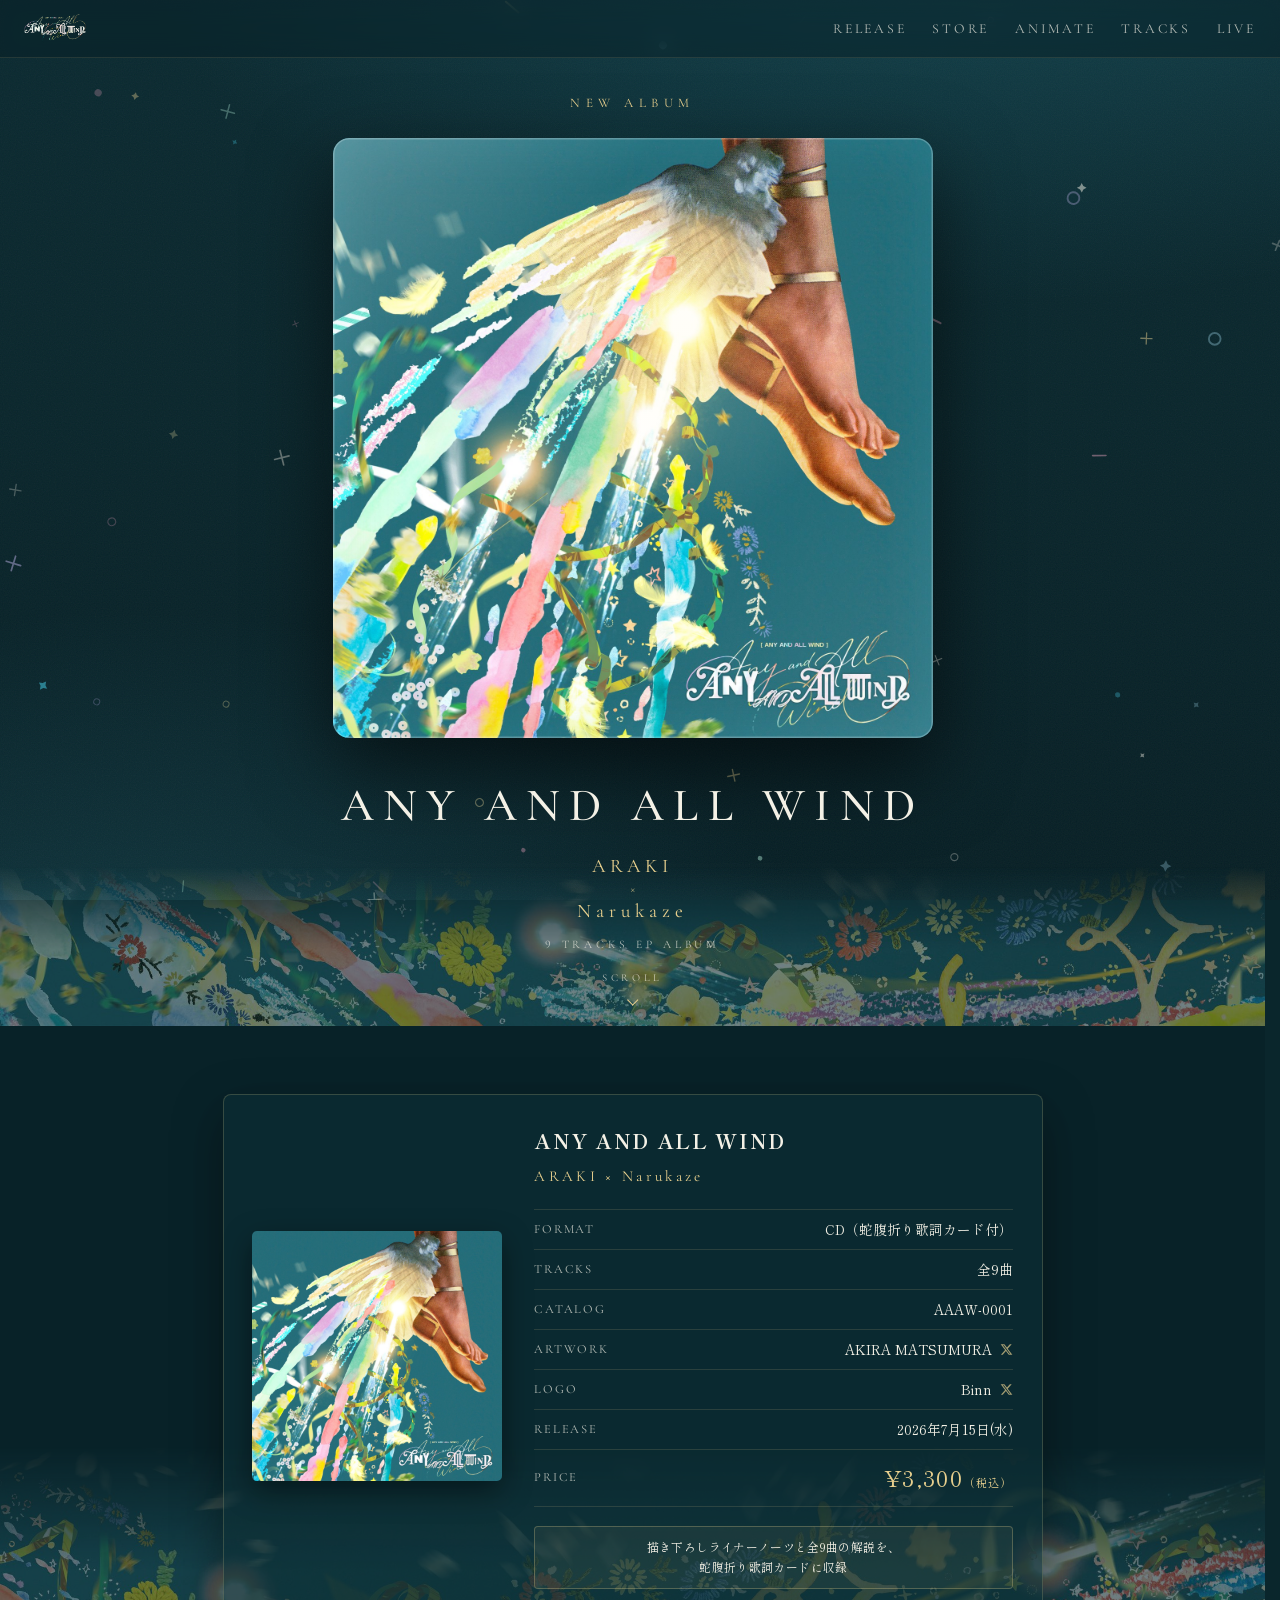
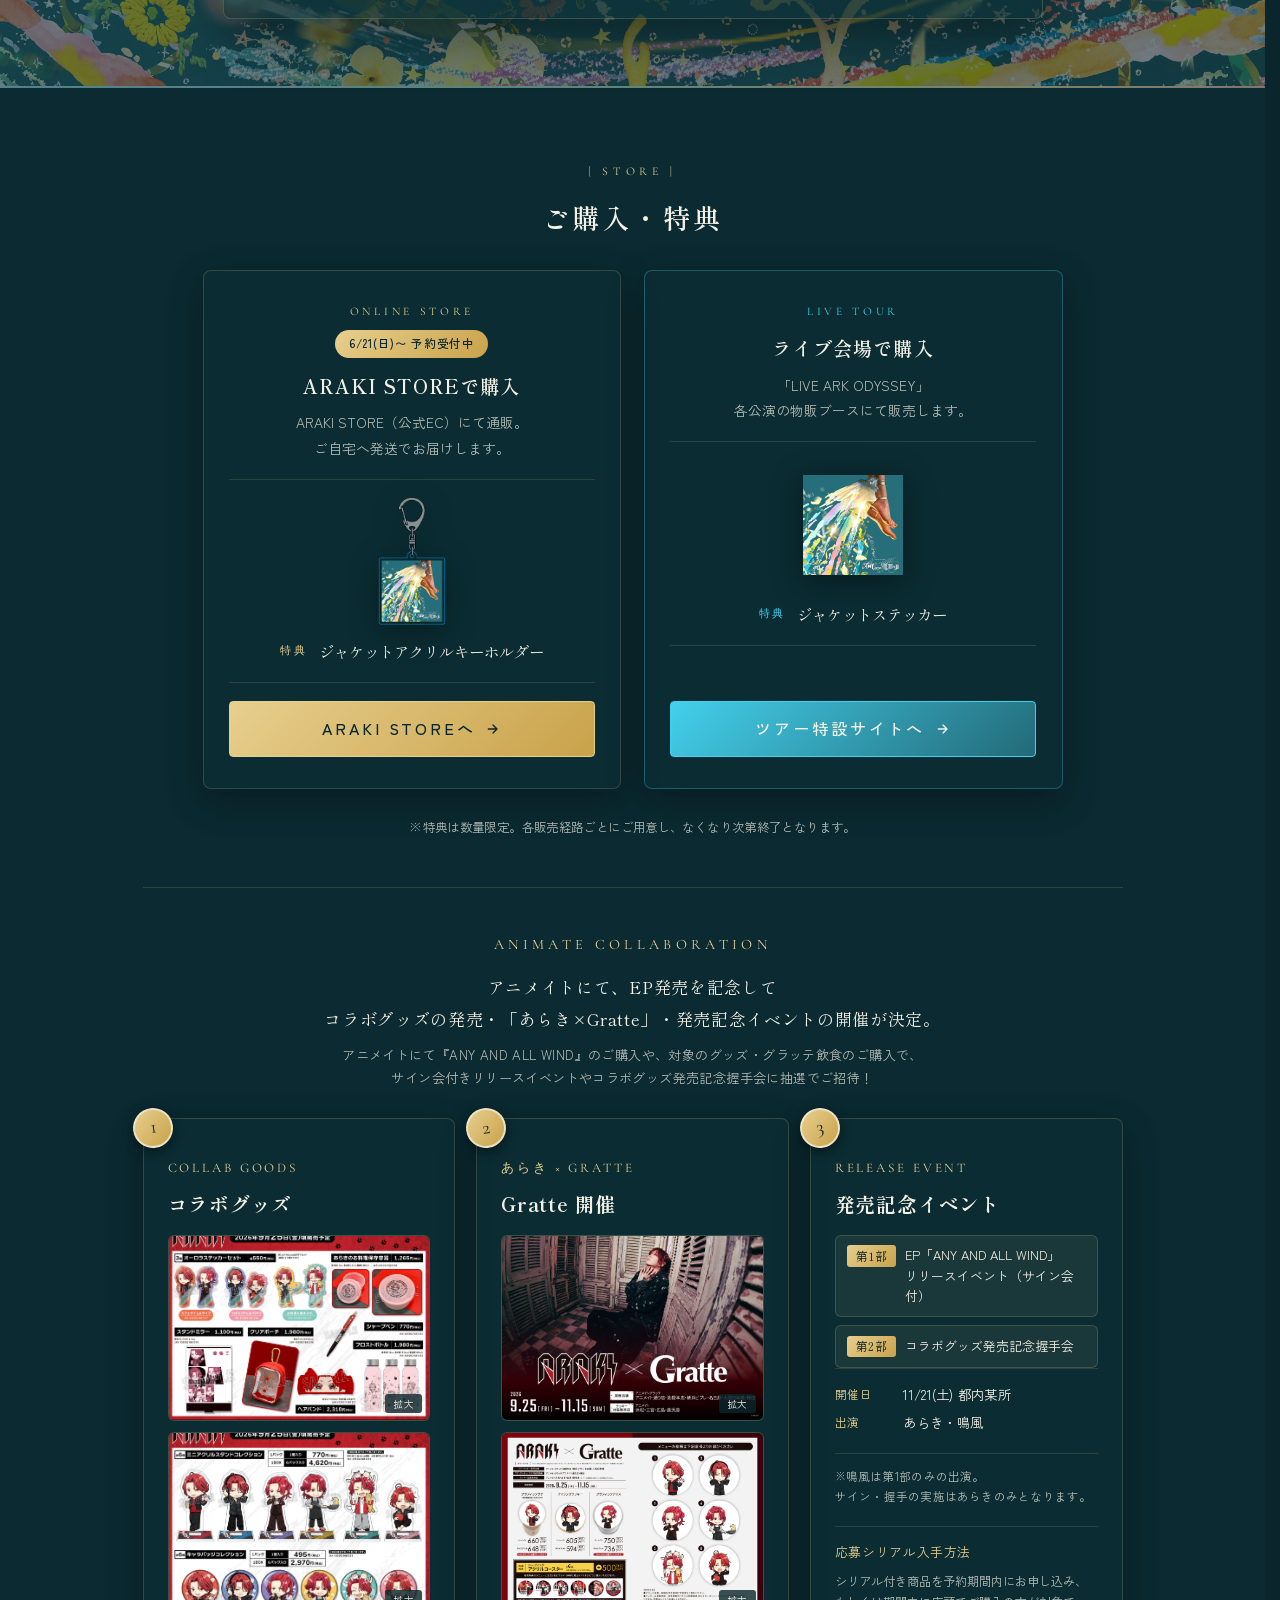
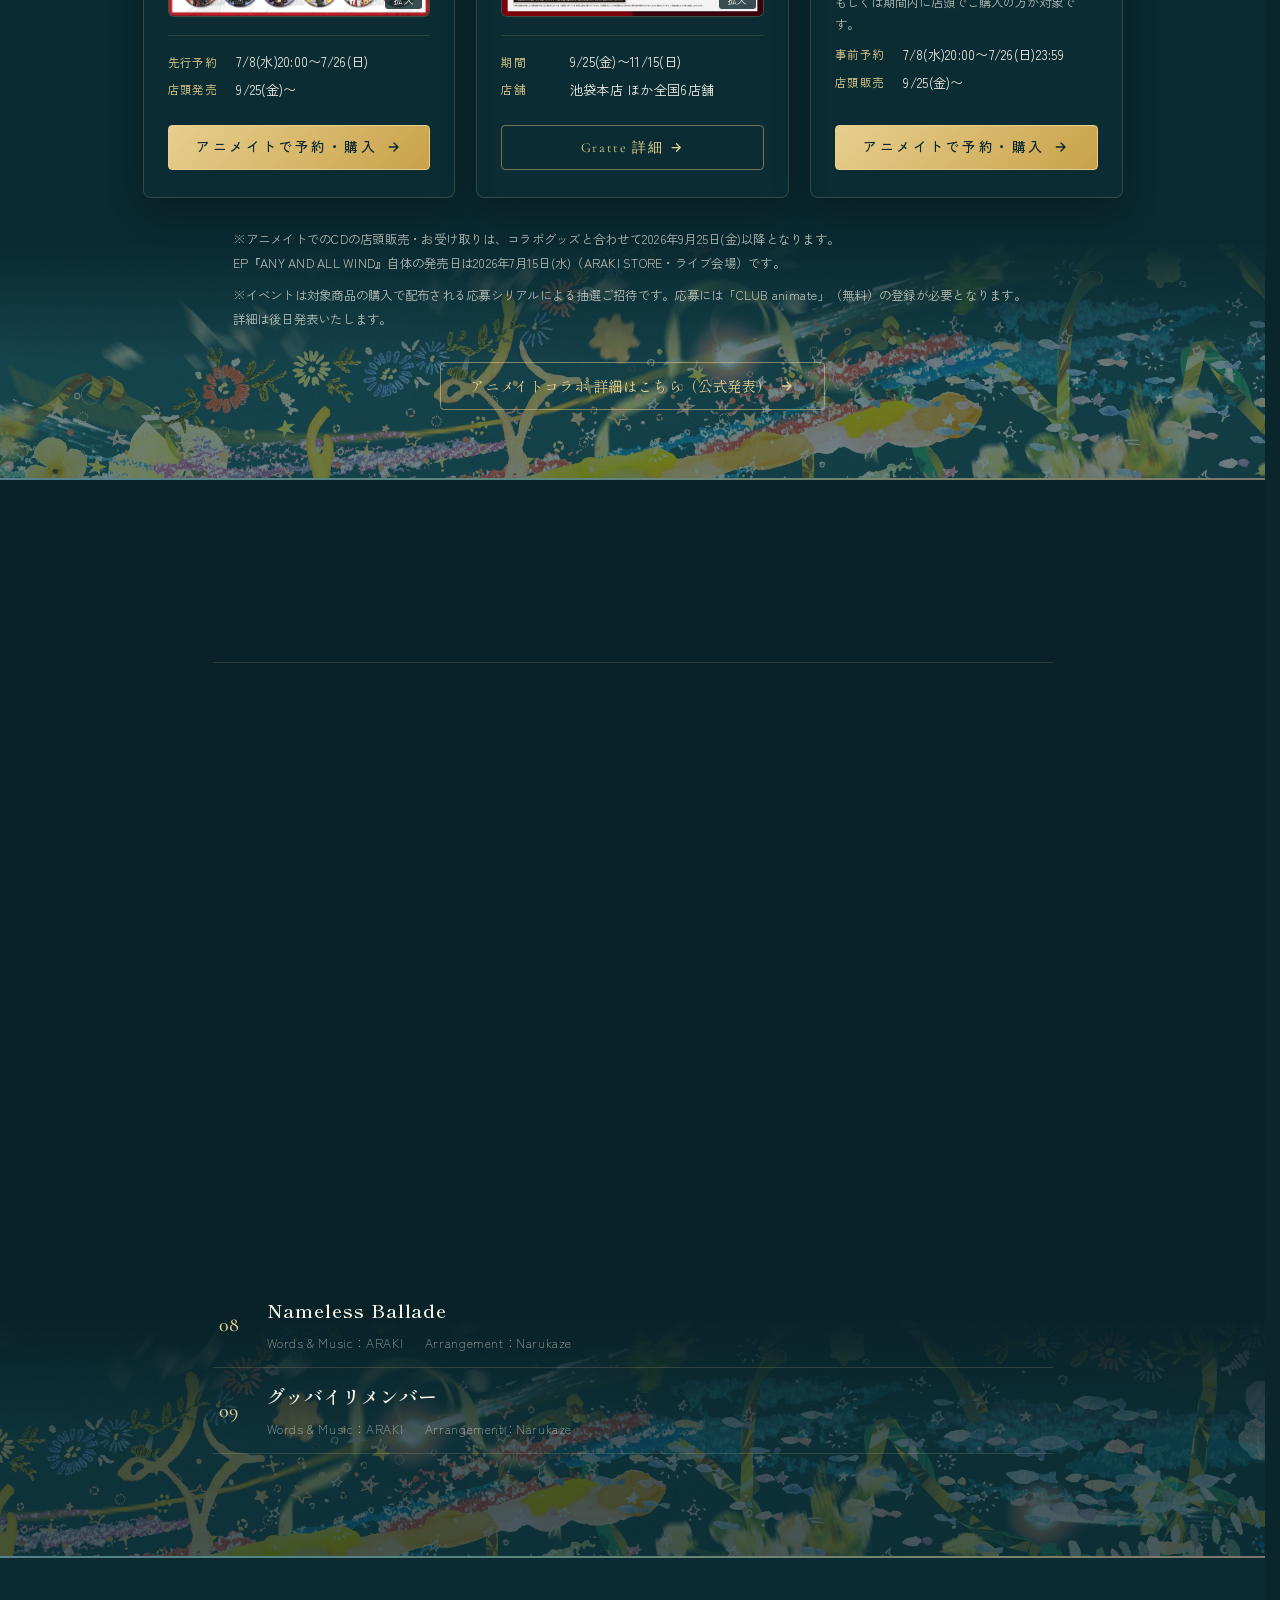
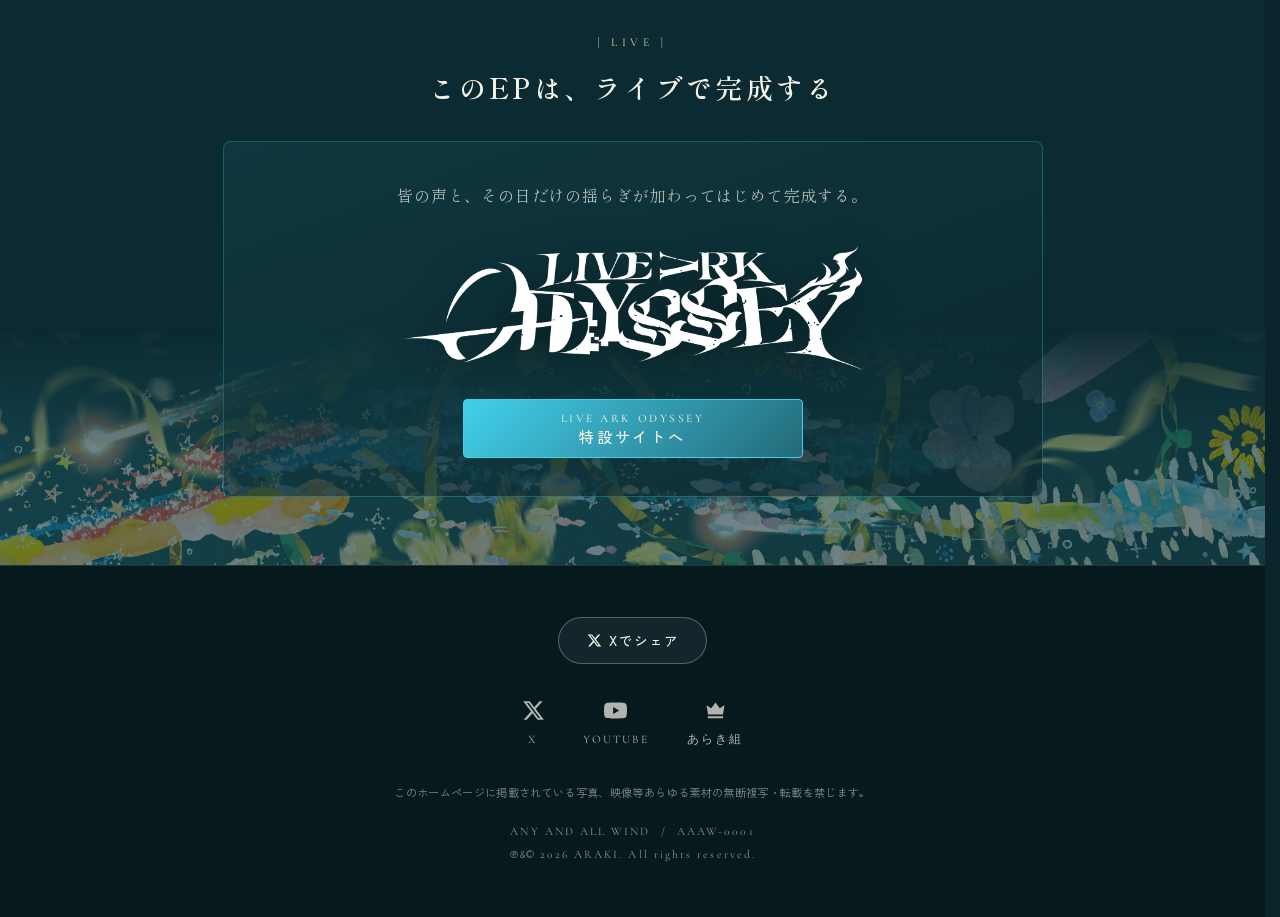
==== commit 93ef9ea7: "feat: アニメイトコラボ セクションに公式発表(PR TIMES)への詳細ボタン追加 - 予約・購入ボタンは維持したまま、セクション下部に「詳細はこちら（公式発表）」ボタンを追加 - 飛び先: P" ====
--- a/index.html
+++ b/index.html
@@ -226,6 +226,9 @@
         <p>※アニメイトでのCDの店頭販売・お受け取りは、コラボグッズと合わせて2026年9月25日(金)以降となります。<br>EP『ANY AND ALL WIND』自体の発売日は2026年7月15日(水)（ARAKI STORE・ライブ会場）です。</p>
         <p>※イベントは対象商品の購入で配布される応募シリアルによる抽選ご招待です。応募には「CLUB animate」（無料）の登録が必要となります。詳細は後日発表いたします。</p>
       </div>
+      <div class="acol-detail">
+        <a class="acol-detail-btn" href="https://prtimes.jp/main/html/rd/p/000008606.000016756.html" target="_blank" rel="noopener">アニメイトコラボ 詳細はこちら（公式発表）<svg class="btn-arrow" viewBox="0 0 24 24"><path d="M5 12h13M12 6l6 6-6 6"/></svg></a>
+      </div>
     </div>
   </div>
 </section>
--- a/css/style.css
+++ b/css/style.css
@@ -376,6 +376,10 @@
 .acol-part+.acol-part{margin-top:.5rem}
 .acol-part-no{flex:0 0 auto;font-family:var(--font-mincho);font-size:.74rem;letter-spacing:.04em;color:#0a262c;background:linear-gradient(135deg,var(--gold-lt),var(--gold));padding:.2rem .55rem;border-radius:3px;white-space:nowrap;line-height:1.25}
 .acol-part p{margin:0;font-size:.8rem;line-height:1.6;color:var(--cream)}
+.acol-detail{text-align:center;margin-top:1.9rem}
+.acol-detail-btn{display:inline-flex;align-items:center;gap:.5em;font-family:var(--font-mincho);font-size:.9rem;letter-spacing:.06em;color:var(--gold-lt);background:transparent;border:1px solid rgba(231,207,142,.5);border-radius:4px;padding:.7rem 1.8rem;text-decoration:none;transition:background .3s,color .3s}
+.acol-detail-btn:hover{background:rgba(231,207,142,.12);color:var(--cream)}
+.acol-detail-btn svg{width:16px;height:16px;fill:none;stroke:currentColor;stroke-width:2}
 .acol-card-note{margin-top:1.1rem;padding-top:.85rem;border-top:1px solid rgba(231,207,142,.14);font-size:.72rem;line-height:1.7;letter-spacing:.02em;color:var(--cream-dim)}
 .modal-box-img{width:min(100%,1040px)}
 .modal-imgwrap{border-radius:8px;overflow:hidden;background:#0a262c;box-shadow:0 24px 70px rgba(0,0,0,.6),0 0 0 1px rgba(231,207,142,.25)}
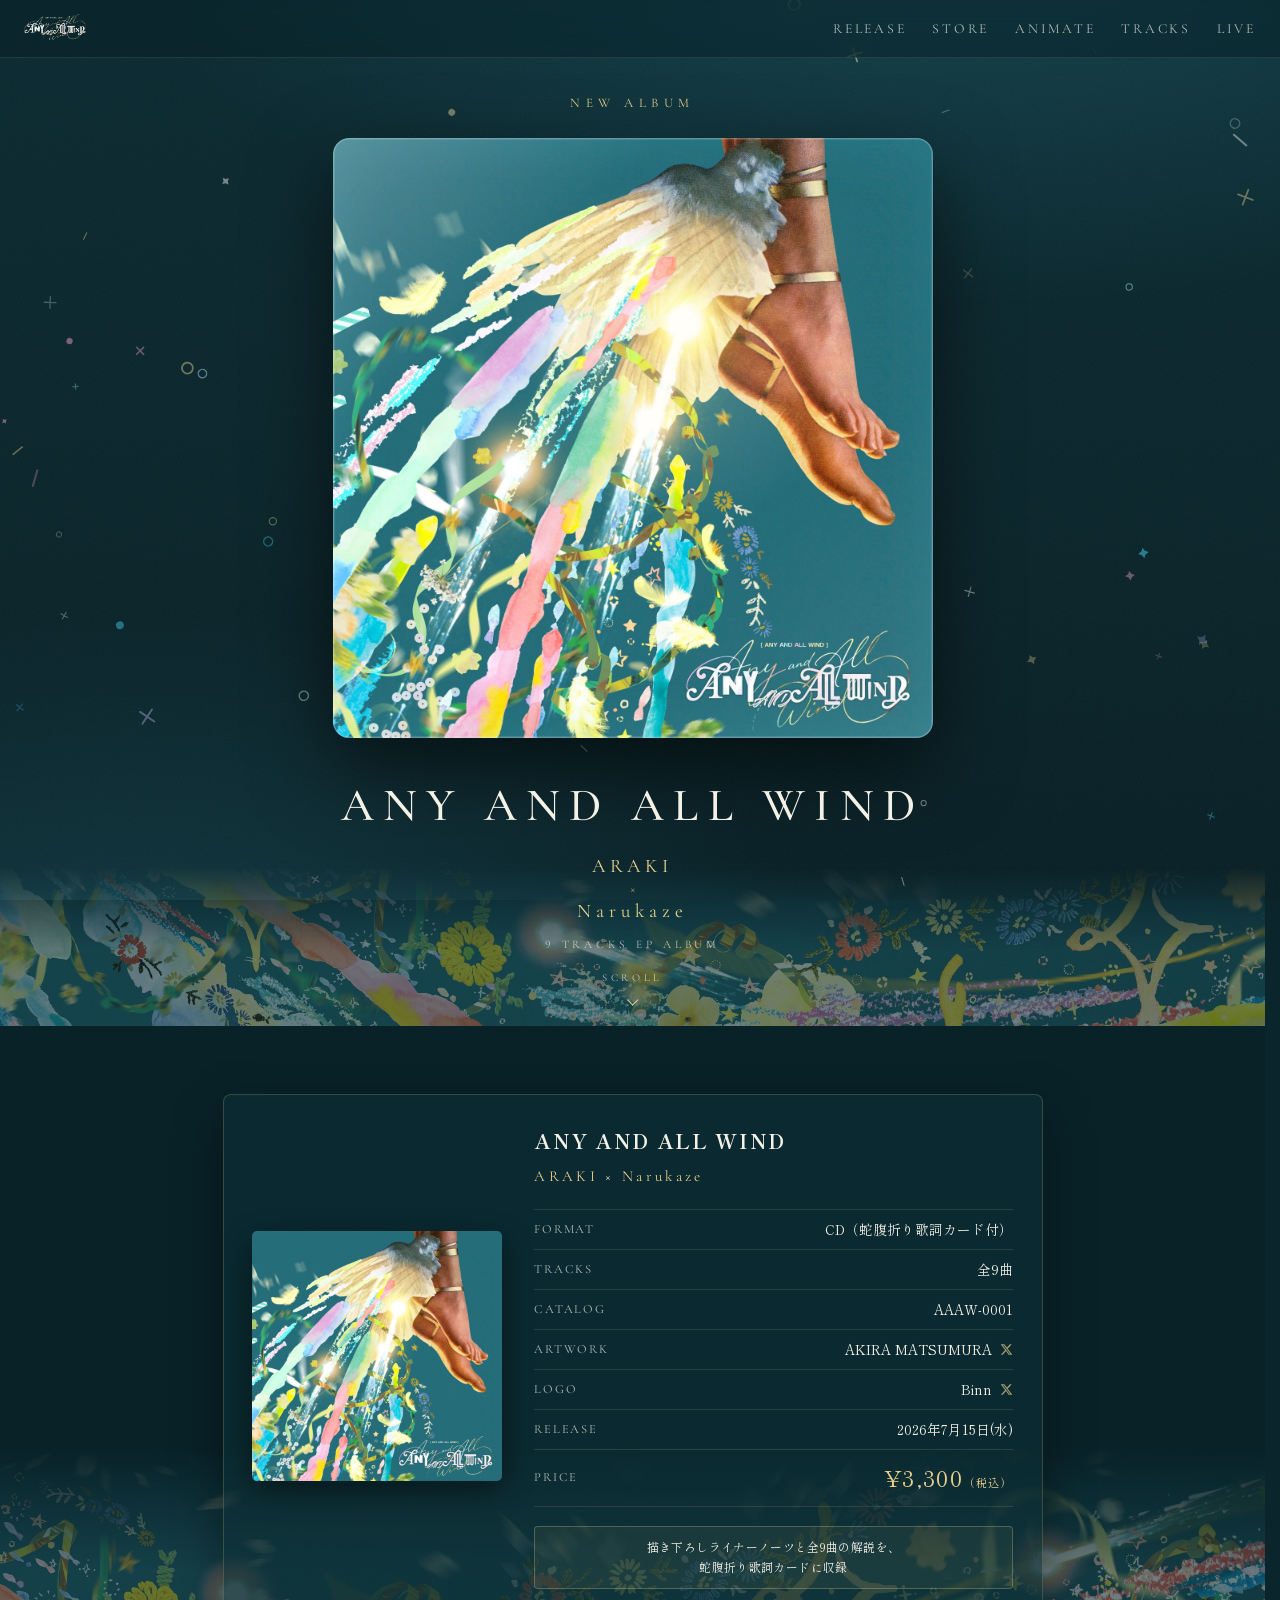
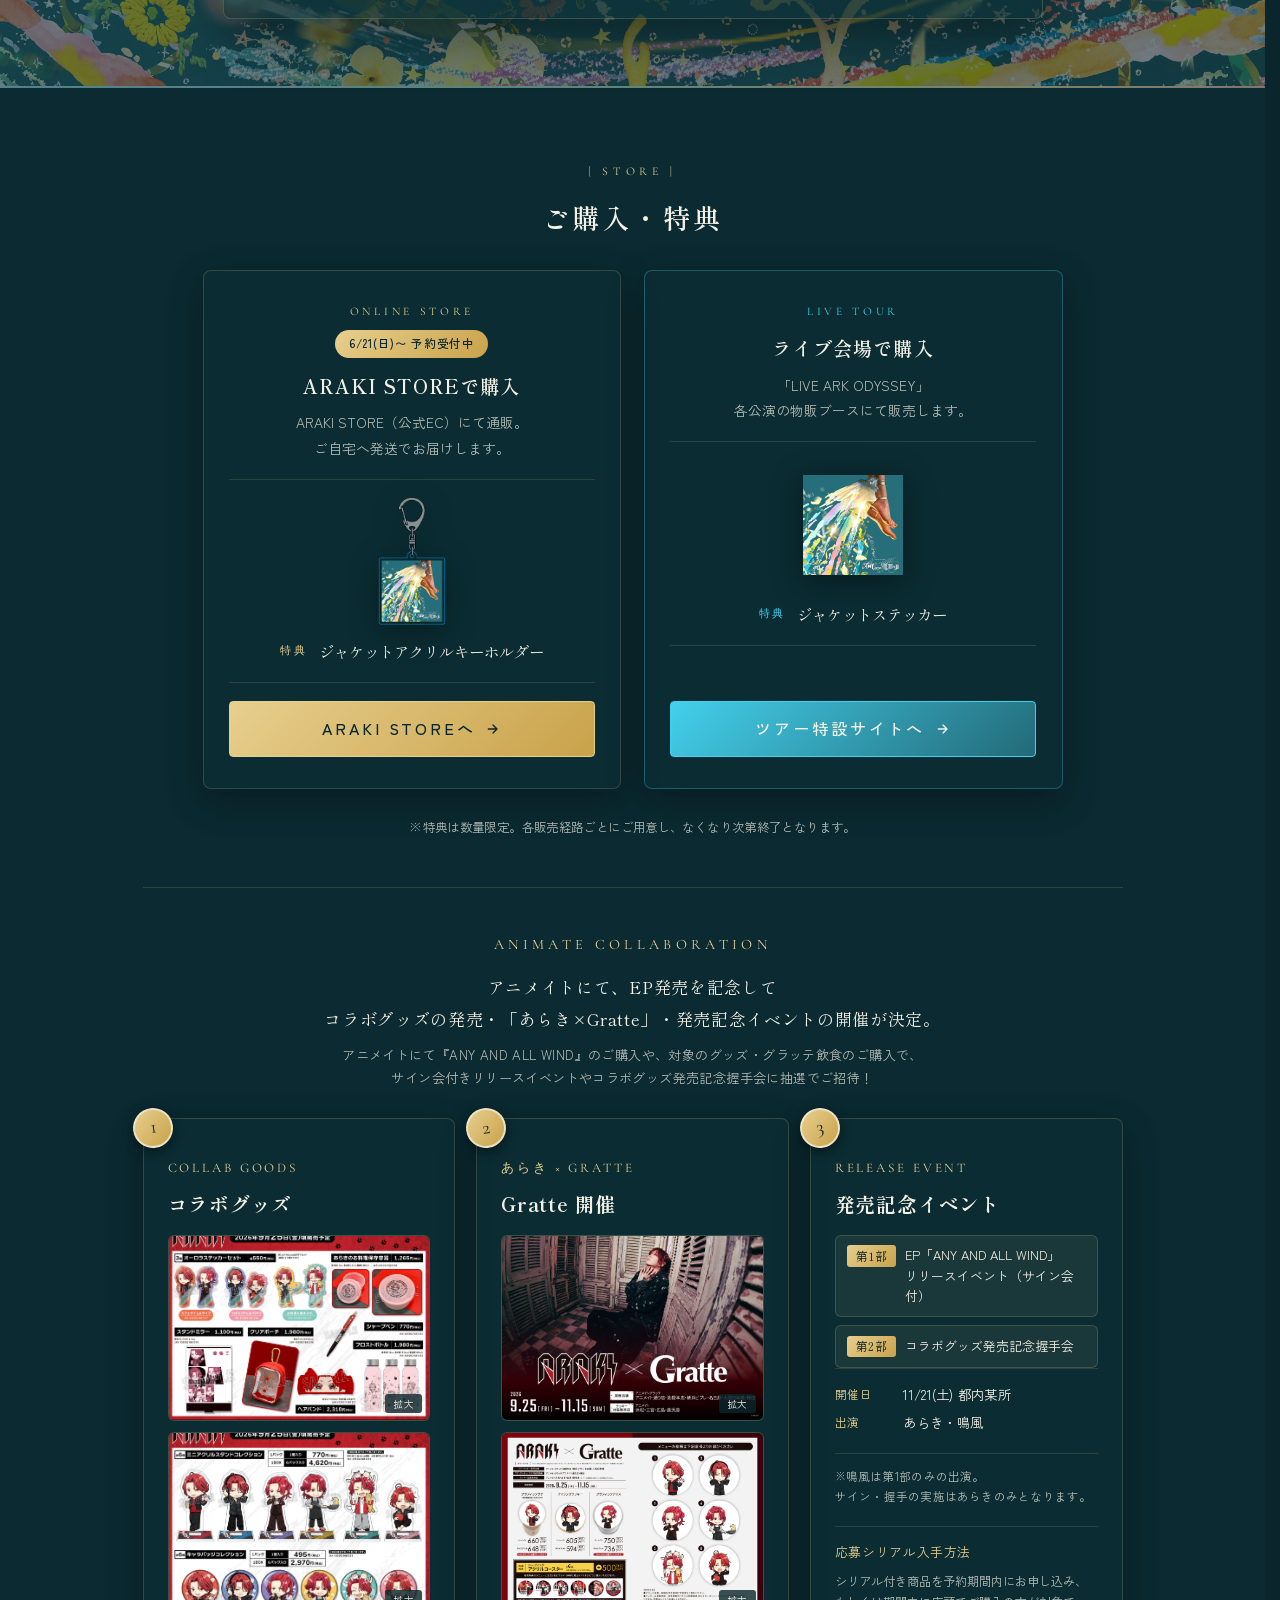
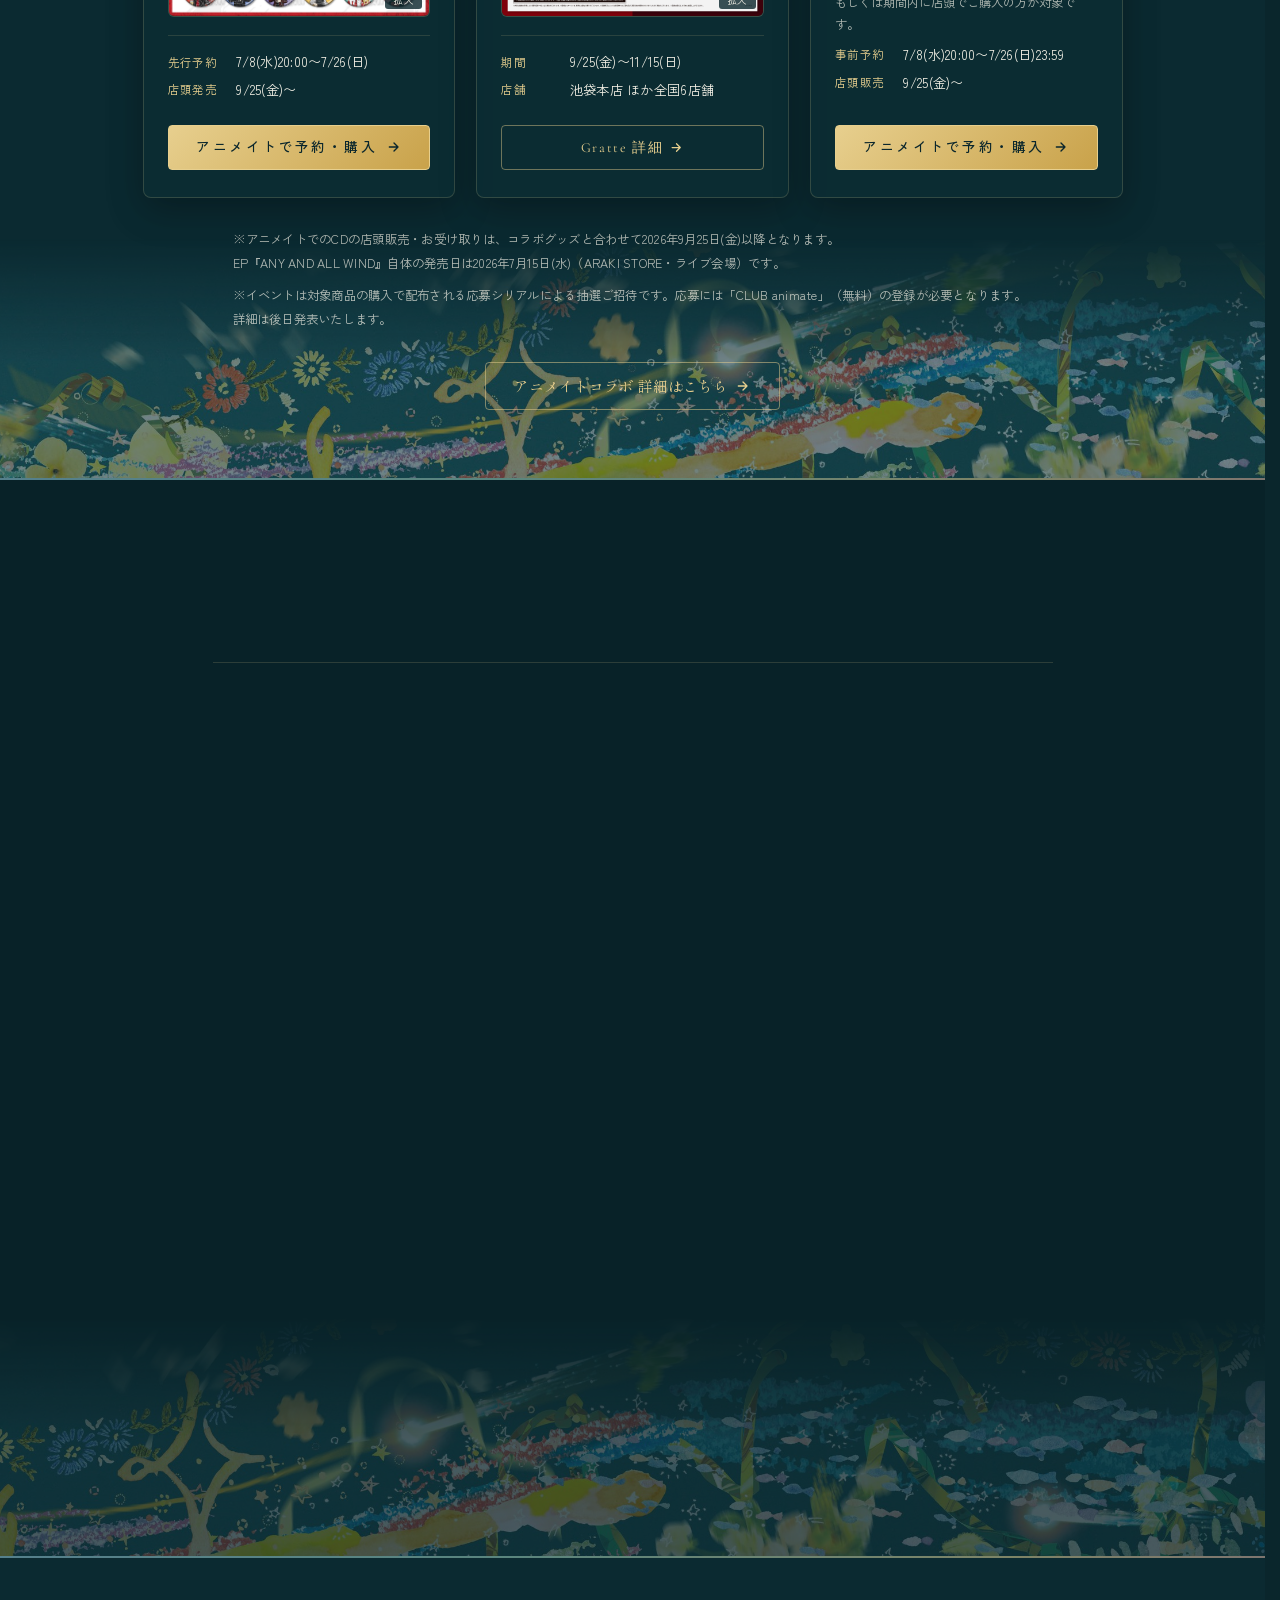
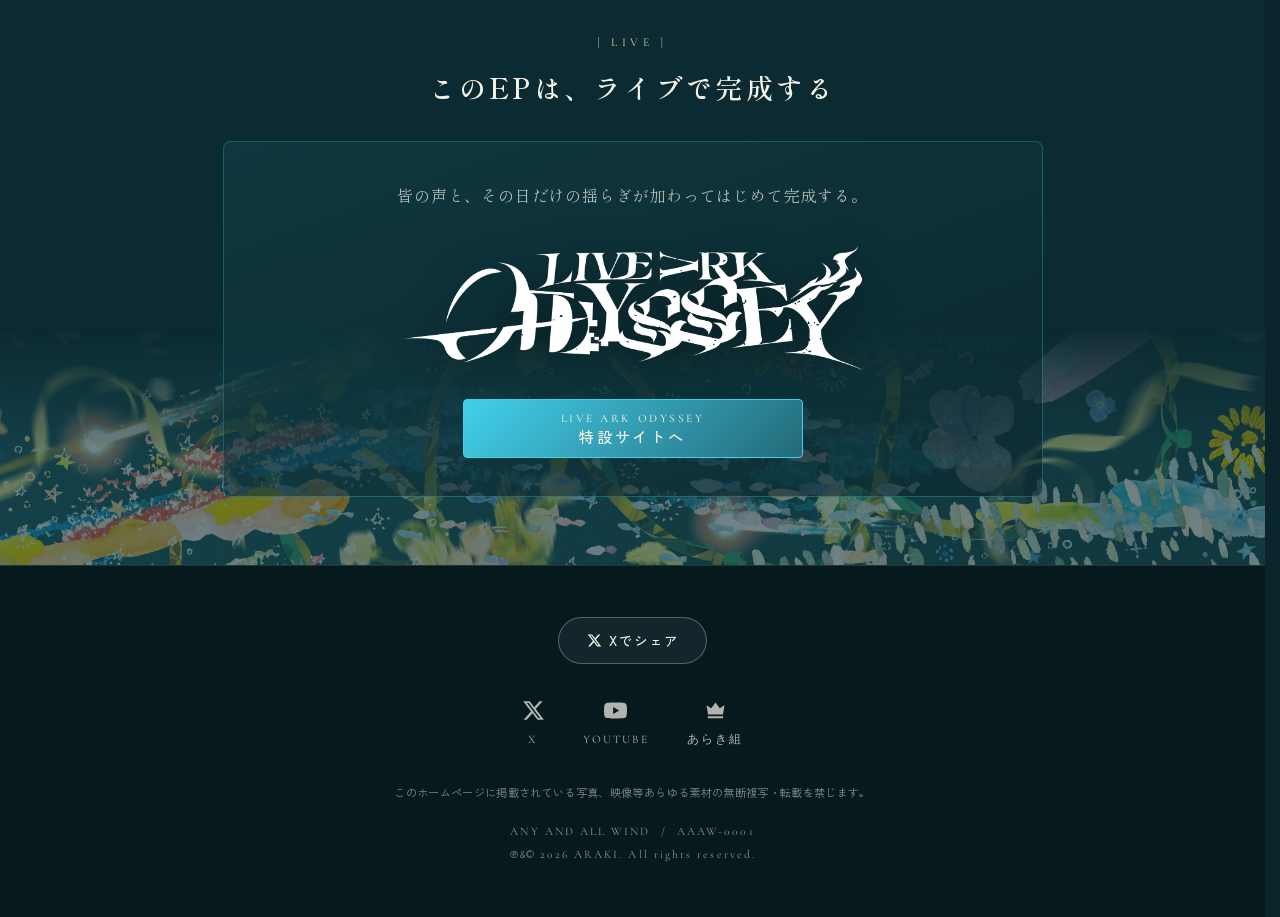
==== commit b8aee67b: "tweak: アニメイトコラボ 詳細ボタン 文言簡略化＋飛び先をbitfan記事に変更 - 「（公式発表）」を削除し「アニメイトコラボ 詳細はこちら」に - 飛び先を PR TIMES → bitfa" ====
--- a/index.html
+++ b/index.html
@@ -227,7 +227,7 @@
         <p>※イベントは対象商品の購入で配布される応募シリアルによる抽選ご招待です。応募には「CLUB animate」（無料）の登録が必要となります。詳細は後日発表いたします。</p>
       </div>
       <div class="acol-detail">
-        <a class="acol-detail-btn" href="https://prtimes.jp/main/html/rd/p/000008606.000016756.html" target="_blank" rel="noopener">アニメイトコラボ 詳細はこちら（公式発表）<svg class="btn-arrow" viewBox="0 0 24 24"><path d="M5 12h13M12 6l6 6-6 6"/></svg></a>
+        <a class="acol-detail-btn" href="https://araki-axiz.com/contents/407476" target="_blank" rel="noopener">アニメイトコラボ 詳細はこちら<svg class="btn-arrow" viewBox="0 0 24 24"><path d="M5 12h13M12 6l6 6-6 6"/></svg></a>
       </div>
     </div>
   </div>
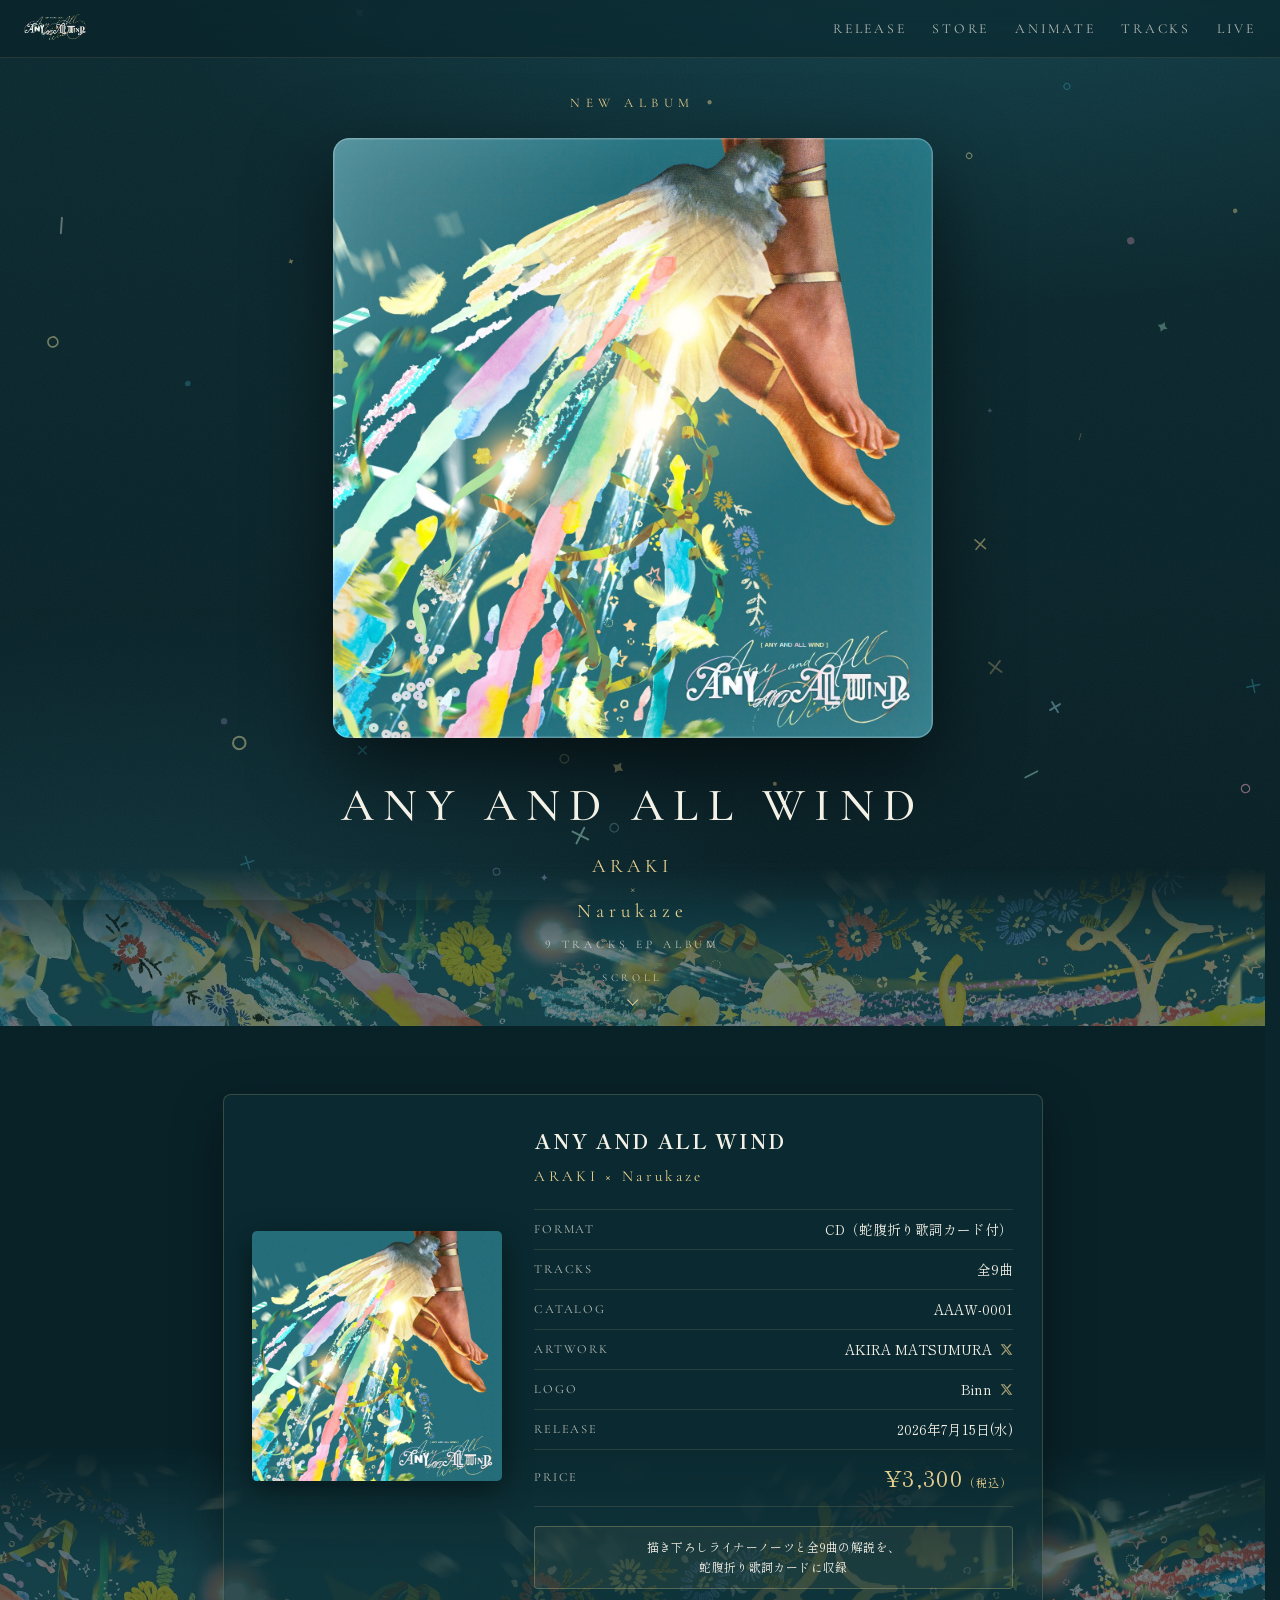
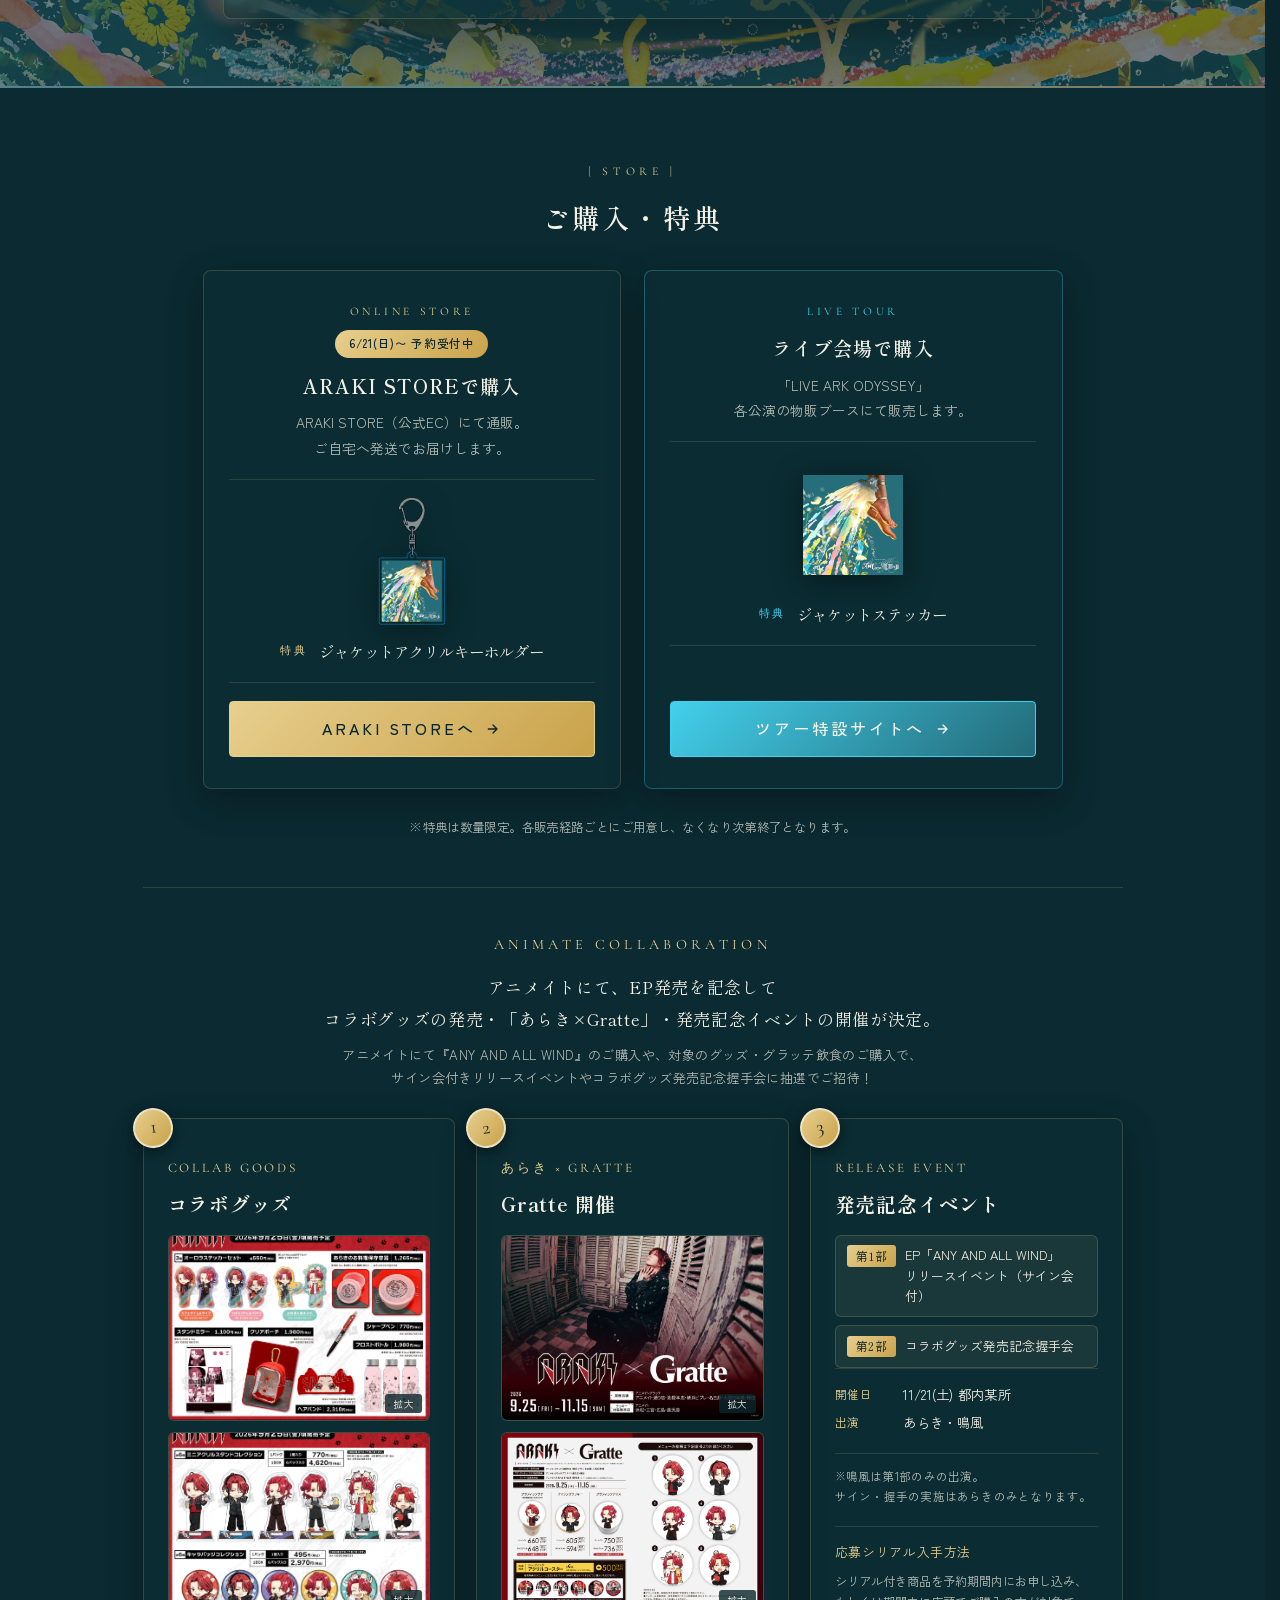
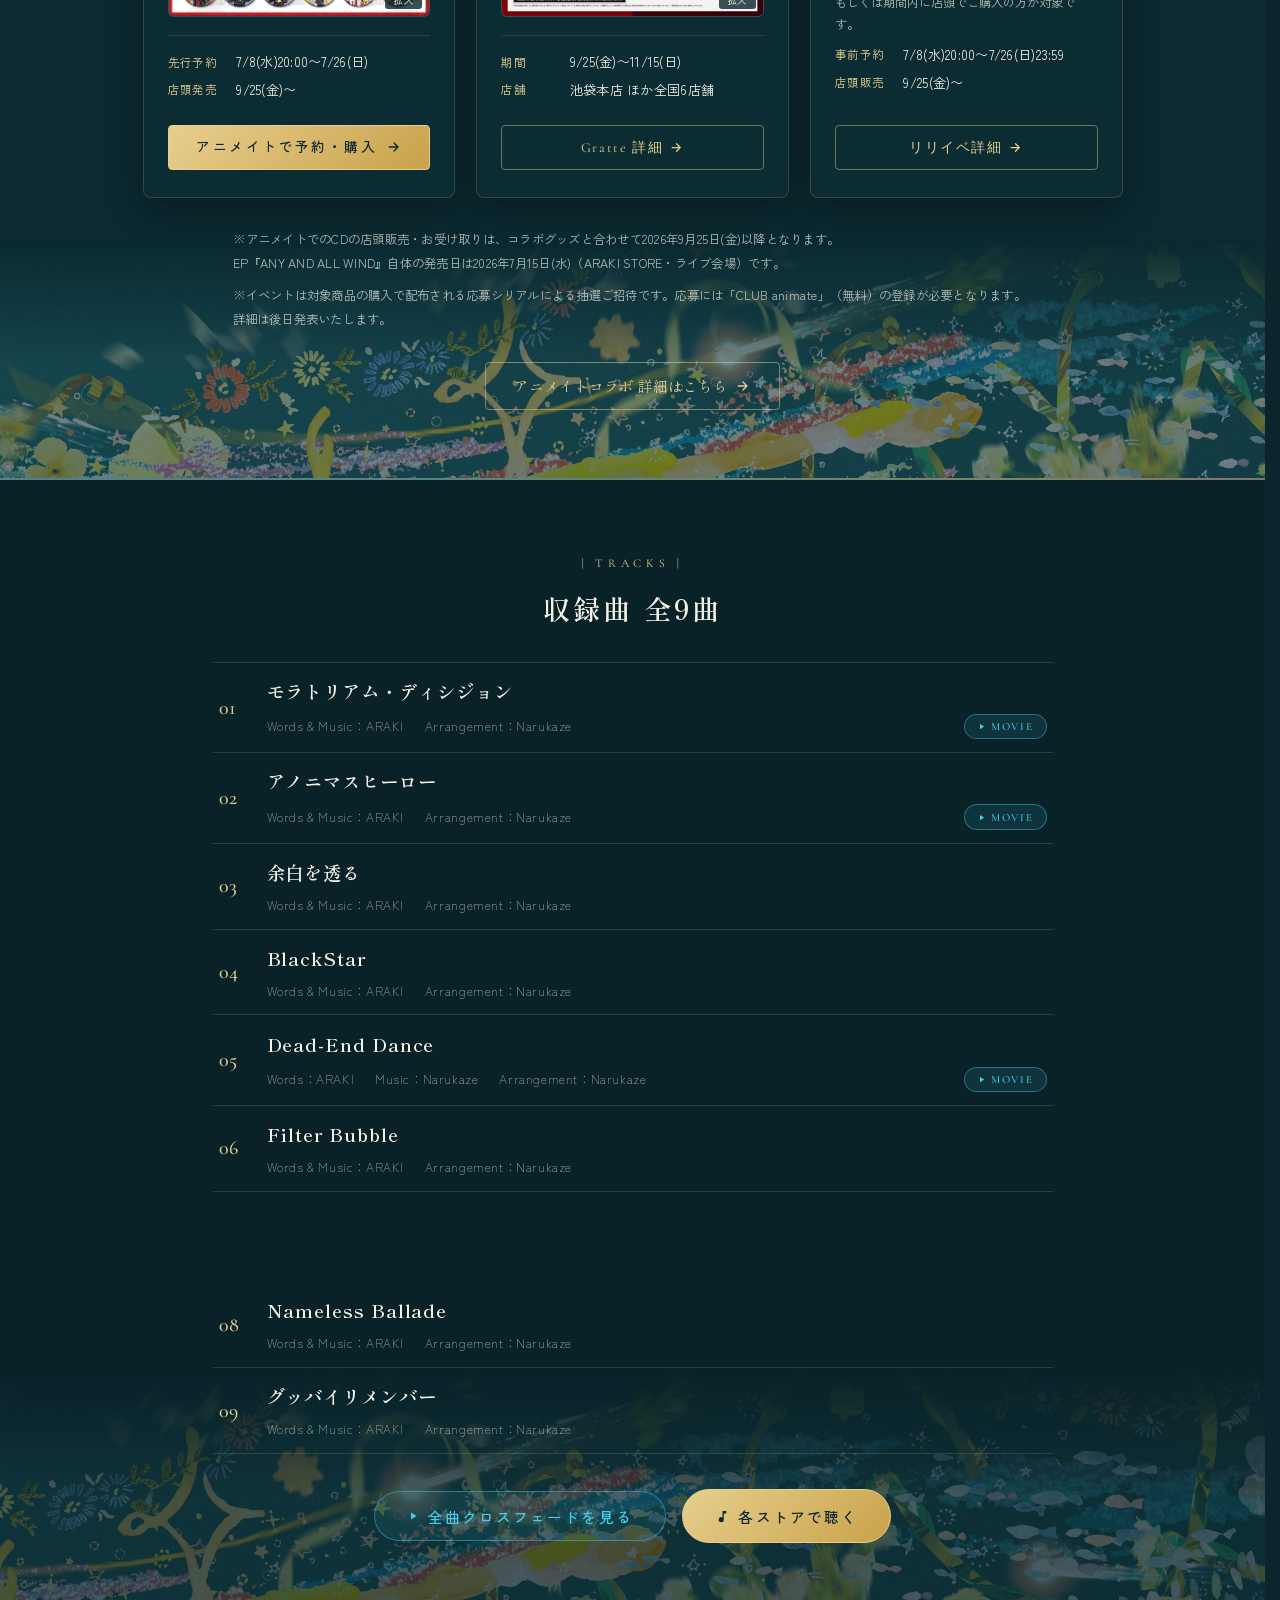
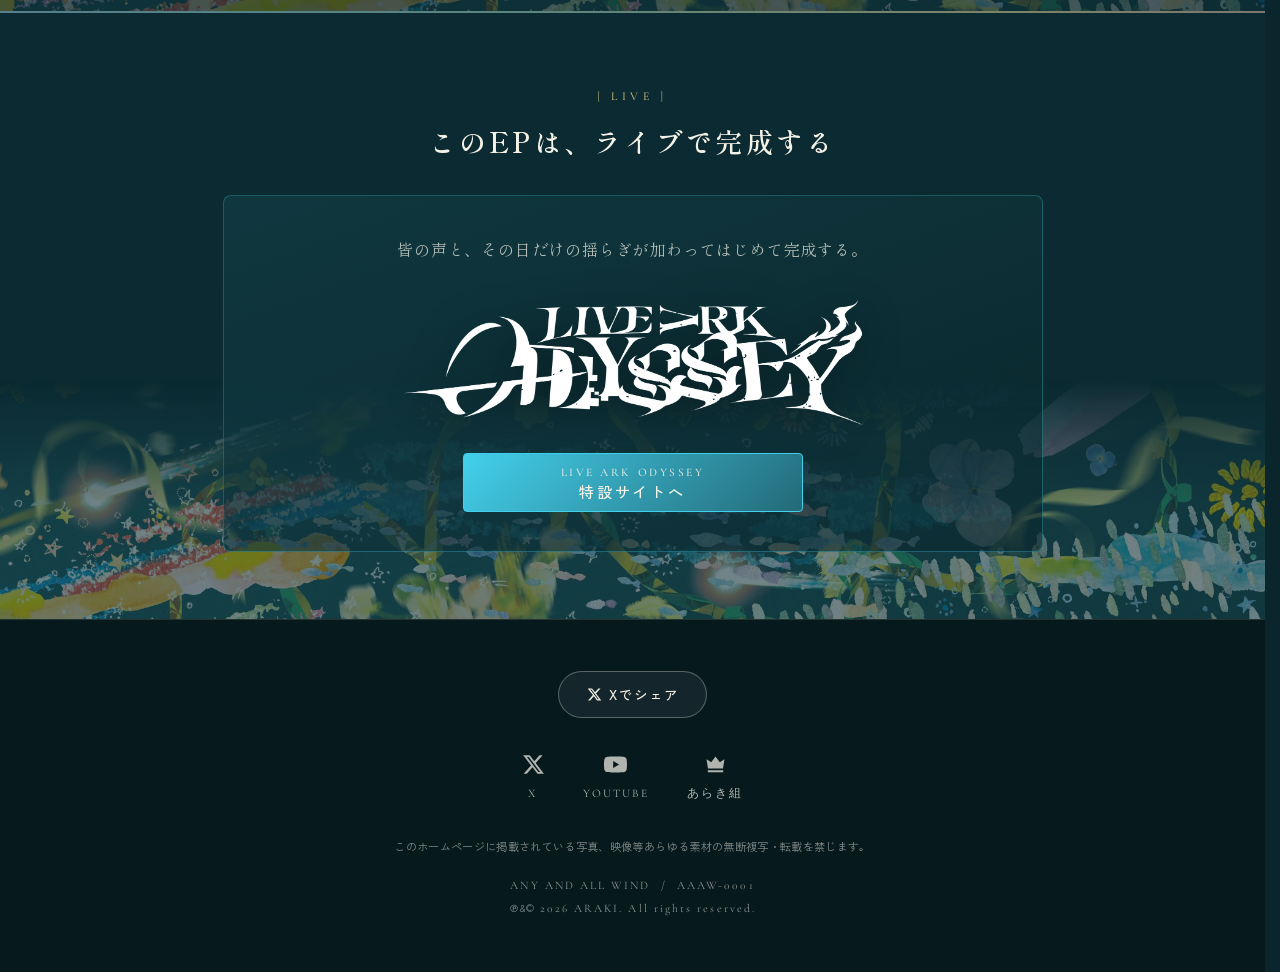
==== commit 7a64e750: "tweak: リリイベカードのボタンをイベント詳細ページへ変更 - ③リリイベカード: 「アニメイトで予約・購入」→「リリイベ詳細」、飛び先をイベント詳細ページに - 詳細系ボタン(②Gratte/③" ====
--- a/index.html
+++ b/index.html
@@ -190,7 +190,7 @@
             <li><span>期間</span>9/25(金)〜11/15(日)</li>
             <li><span>店舗</span>池袋本店 ほか全国6店舗</li>
           </ul>
-          <a class="acol-gratte-btn" href="https://www.animate.co.jp/gratte/45715/" target="_blank" rel="noopener">Gratte 詳細<svg class="btn-arrow" viewBox="0 0 24 24"><path d="M5 12h13M12 6l6 6-6 6"/></svg></a>
+          <a class="acol-outline-btn" href="https://www.animate.co.jp/gratte/45715/" target="_blank" rel="noopener">Gratte 詳細<svg class="btn-arrow" viewBox="0 0 24 24"><path d="M5 12h13M12 6l6 6-6 6"/></svg></a>
         </div>
         <div class="acol-card">
           <span class="acol-badge">3</span>
@@ -219,7 +219,7 @@
               <li><span>店頭販売</span>9/25(金)〜</li>
             </ul>
           </div>
-          <a class="cta-btn acol-card-btn" href="https://www.animate-onlineshop.jp/corner/cc/araki-0708goods/cd/4555/" target="_blank" rel="noopener">アニメイトで予約・購入<svg class="btn-arrow" viewBox="0 0 24 24"><path d="M5 12h13M12 6l6 6-6 6"/></svg></a>
+          <a class="acol-outline-btn" href="https://www.animate-onlineshop.jp/contents/fair_event/detail.php?id=115938" target="_blank" rel="noopener">リリイベ詳細<svg class="btn-arrow" viewBox="0 0 24 24"><path d="M5 12h13M12 6l6 6-6 6"/></svg></a>
         </div>
       </div>
       <div class="acol-note">
--- a/css/style.css
+++ b/css/style.css
@@ -282,10 +282,13 @@
 .track-cred span{font-family:var(--font-sans);font-weight:300;font-size:.76rem;letter-spacing:.05em;color:var(--cream-dim)}
 .movie-badge{display:inline-flex;align-items:center;gap:.4em;flex-shrink:0;padding:.32rem .75rem;font-family:var(--font-en);font-size:.68rem;font-weight:500;letter-spacing:.16em;text-transform:uppercase;color:var(--cyan);background:rgba(67,208,236,.1);border:1px solid rgba(67,208,236,.42);border-radius:30px;cursor:pointer;transition:background .3s,color .3s,box-shadow .3s}
 .movie-badge:hover{background:rgba(67,208,236,.22);color:#fff;box-shadow:0 0 16px rgba(67,208,236,.3)}
-.crossfade-wrap{display:flex;justify-content:center;margin-top:2.2rem}
+.crossfade-wrap{display:flex;justify-content:center;align-items:center;flex-wrap:wrap;gap:1rem;margin-top:2.2rem}
 .crossfade-btn{display:inline-flex;align-items:center;gap:.6em;padding:.85rem 2rem;font-family:var(--font-sans);font-weight:500;letter-spacing:.14em;font-size:.92rem;color:var(--cyan);background:rgba(67,208,236,.08);border:1px solid rgba(67,208,236,.45);border-radius:40px;cursor:pointer;transition:background .3s,color .3s,box-shadow .3s}
 .crossfade-btn:hover{background:rgba(67,208,236,.2);color:#fff;box-shadow:0 0 20px rgba(67,208,236,.3)}
 .crossfade-btn svg{width:12px;height:12px;fill:currentColor}
+.stream-btn{display:inline-flex;align-items:center;gap:.6em;padding:.85rem 2rem;font-family:var(--font-sans);font-weight:500;letter-spacing:.14em;font-size:.92rem;color:#0a262c;background:linear-gradient(135deg,var(--gold-lt),var(--gold));border:1px solid var(--gold-lt);border-radius:40px;text-decoration:none;transition:transform .3s,box-shadow .3s,filter .3s}
+.stream-btn:hover{transform:translateY(-2px);box-shadow:0 10px 28px rgba(231,207,142,.32);filter:brightness(1.06)}
+.stream-btn svg{width:15px;height:15px;fill:currentColor}
 .movie-badge svg{width:9px;height:9px;fill:currentColor}
 
 /* ---------- LIVE ---------- */
@@ -361,16 +364,16 @@
 .acol-note{max-width:800px;margin:1.9rem auto 0;font-size:.78rem;line-height:1.9;letter-spacing:.02em;color:var(--cream-dim)}
 .acol-note p{margin:.5rem 0}
 .acol-cta{margin-top:1.9rem;display:flex;flex-direction:column;align-items:center;gap:.9rem}
-.acol-gratte-btn{display:flex;align-items:center;justify-content:center;gap:.4em;width:100%;box-sizing:border-box;margin-top:auto;padding:.6rem .9rem;font-family:var(--font-en);font-size:.86rem;letter-spacing:.12em;color:var(--gold-lt);background:transparent;border:1px solid rgba(231,207,142,.45);border-radius:4px;text-decoration:none;transition:background .3s,color .3s}
-.acol-gratte-btn:hover{background:rgba(231,207,142,.12);color:var(--cream)}
-.acol-gratte-btn svg{width:15px;height:15px;fill:none;stroke:currentColor;stroke-width:2}
+.acol-outline-btn{display:flex;align-items:center;justify-content:center;gap:.4em;width:100%;box-sizing:border-box;margin-top:auto;padding:.6rem .9rem;font-family:var(--font-en);font-size:.86rem;letter-spacing:.12em;color:var(--gold-lt);background:transparent;border:1px solid rgba(231,207,142,.45);border-radius:4px;text-decoration:none;transition:background .3s,color .3s}
+.acol-outline-btn:hover{background:rgba(231,207,142,.12);color:var(--cream)}
+.acol-outline-btn svg{width:15px;height:15px;fill:none;stroke:currentColor;stroke-width:2}
 .acol-thumbs{display:flex;flex-direction:column;gap:.7rem;margin:.2rem 0 1.1rem}
 .acol-thumb{display:block;width:100%;padding:0;border:1px solid rgba(231,207,142,.2);border-radius:6px;overflow:hidden;background:#0d2f36;cursor:pointer;position:relative;transition:border-color .3s,transform .3s}
 .acol-thumb:hover{border-color:var(--gold-lt);transform:translateY(-2px)}
 .acol-thumb img{display:block;width:100%;aspect-ratio:1.42;object-fit:cover}
 .acol-thumb::after{content:"拡大";position:absolute;right:7px;bottom:7px;font-family:var(--font-sans);font-size:.62rem;letter-spacing:.06em;color:var(--cream);background:rgba(10,38,44,.8);padding:2px 8px;border-radius:3px;pointer-events:none}
 .acol-card-btn{display:flex;justify-content:center;width:100%;box-sizing:border-box;margin-top:auto;font-size:.86rem;padding:.62rem 1rem}
-.acol-meta:has(+ .acol-card-btn),.acol-meta:has(+ .acol-gratte-btn){margin-bottom:1.4rem}
+.acol-meta:has(+ .acol-card-btn),.acol-meta:has(+ .acol-outline-btn){margin-bottom:1.4rem}
 .acol-parts{margin:.2rem 0 0}
 .acol-part{display:flex;gap:.55rem;align-items:flex-start;padding:.6rem .7rem;border-radius:6px;background:rgba(231,207,142,.07);border:1px solid rgba(231,207,142,.18)}
 .acol-part+.acol-part{margin-top:.5rem}
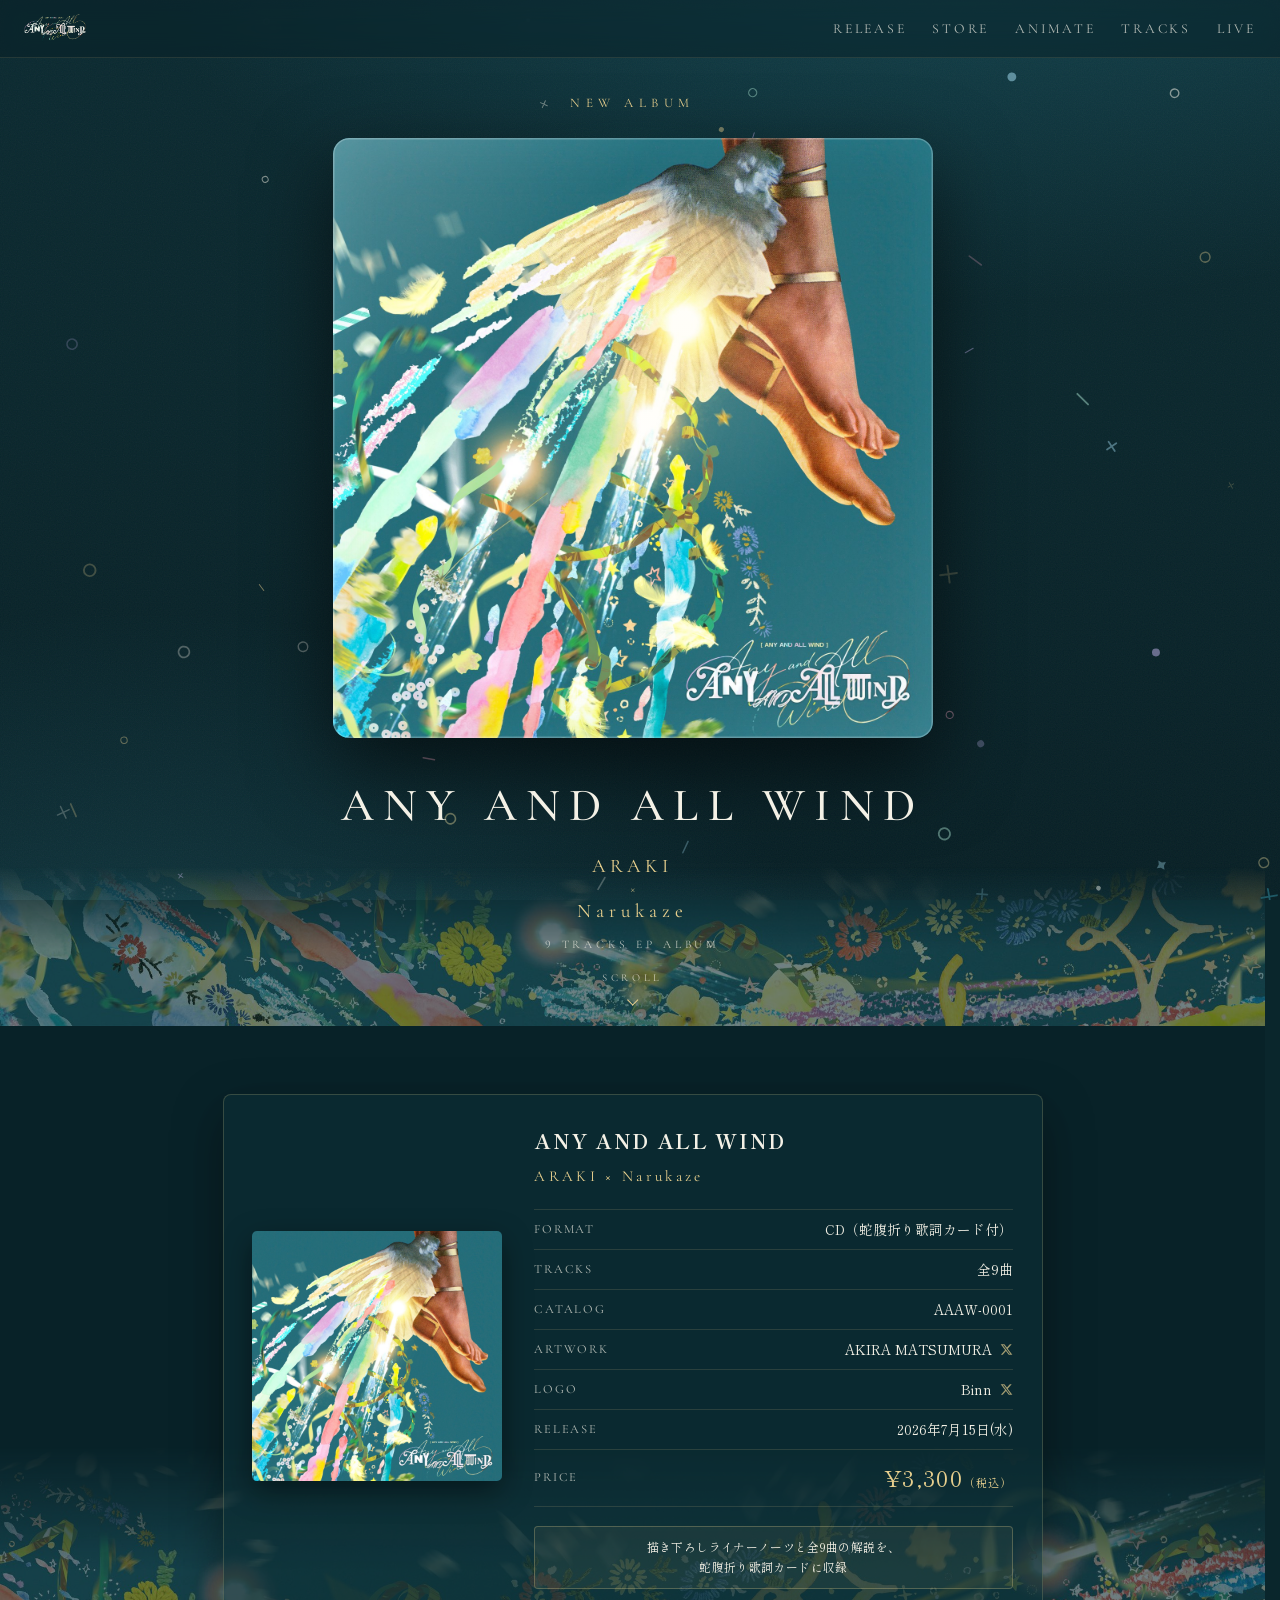
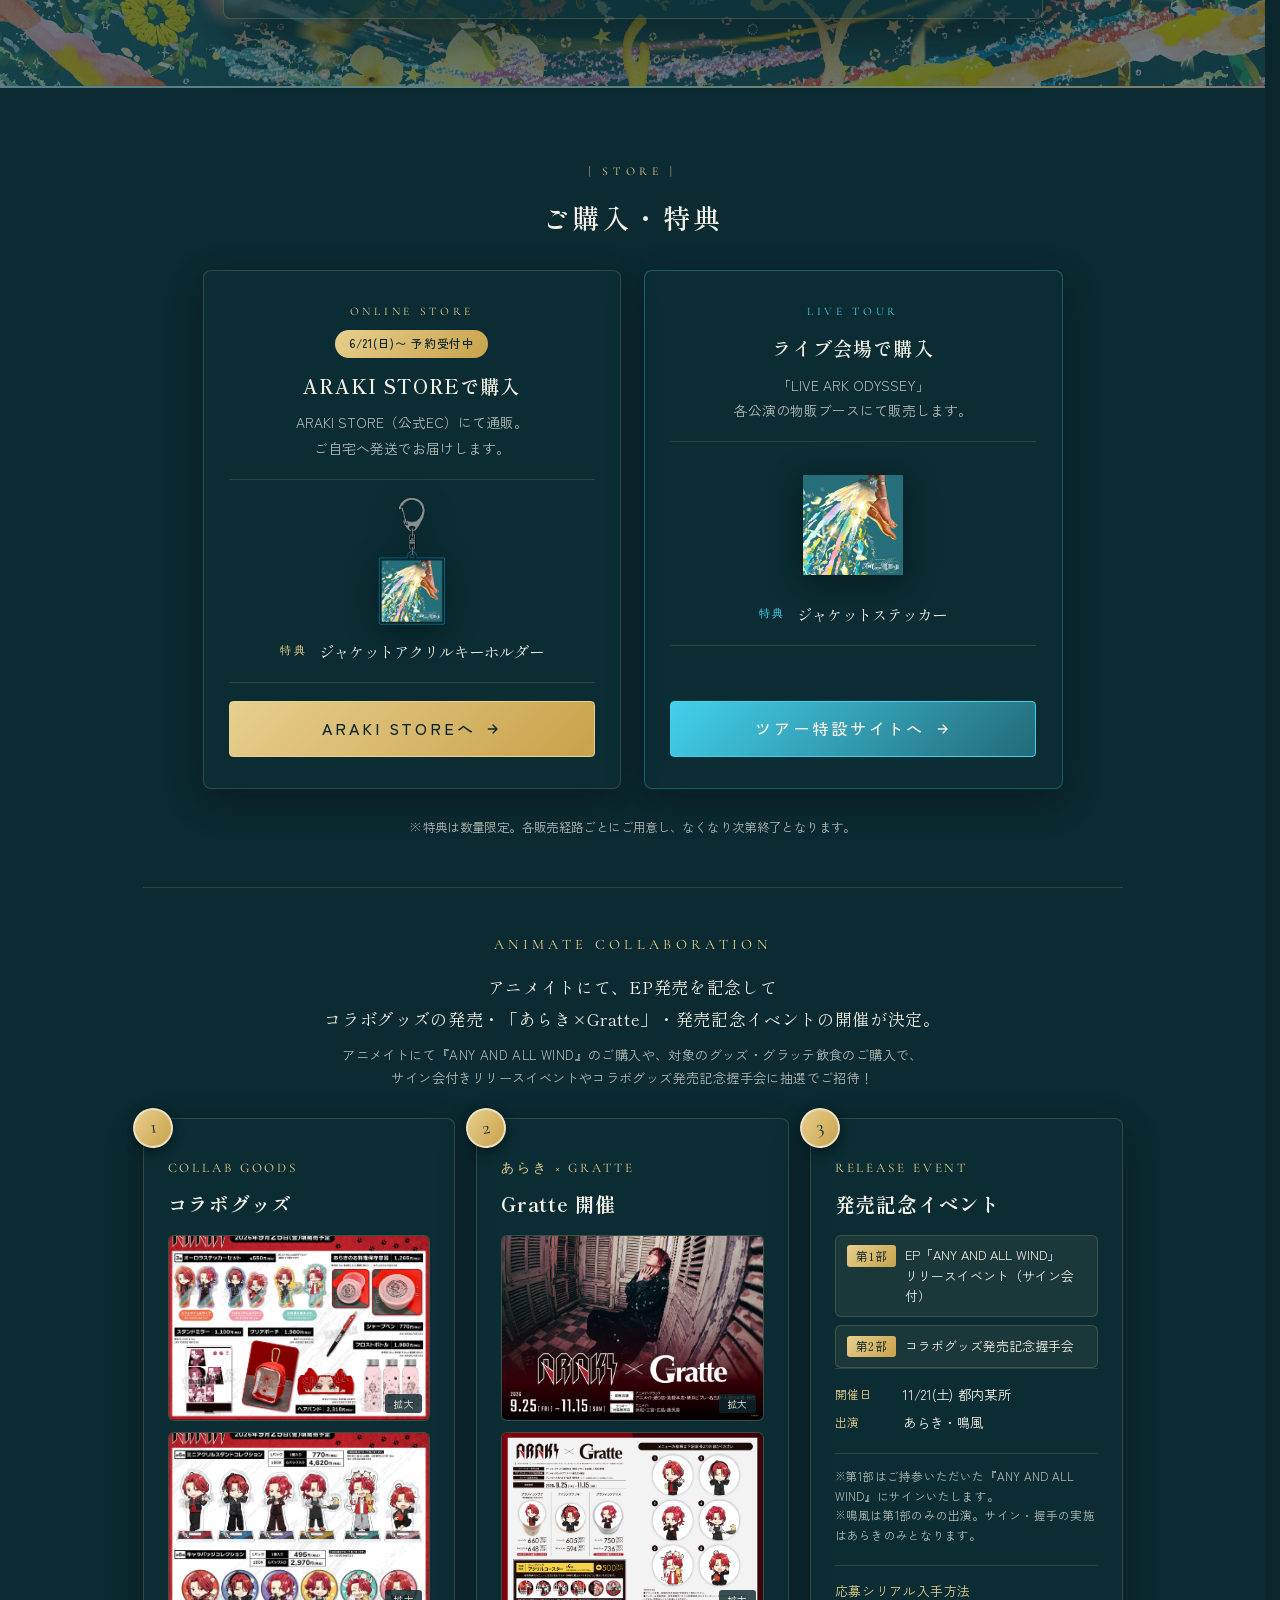
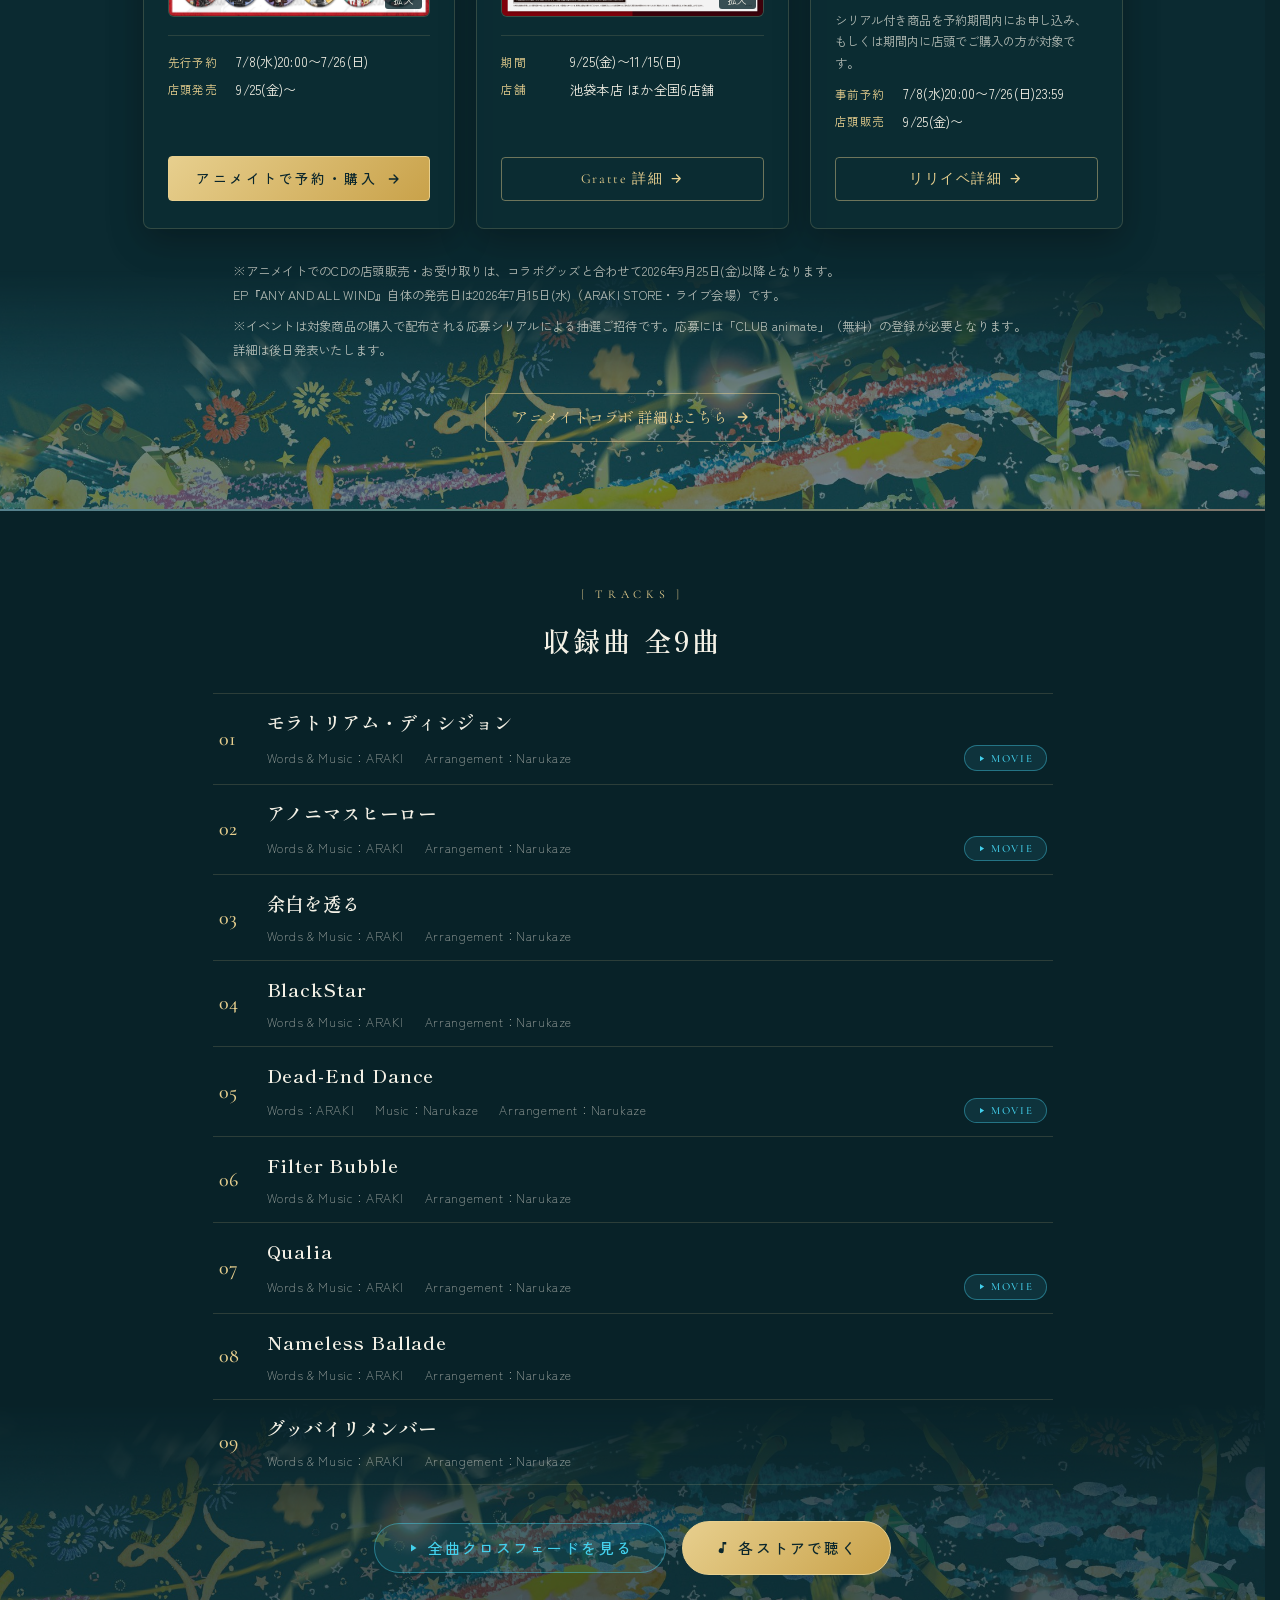
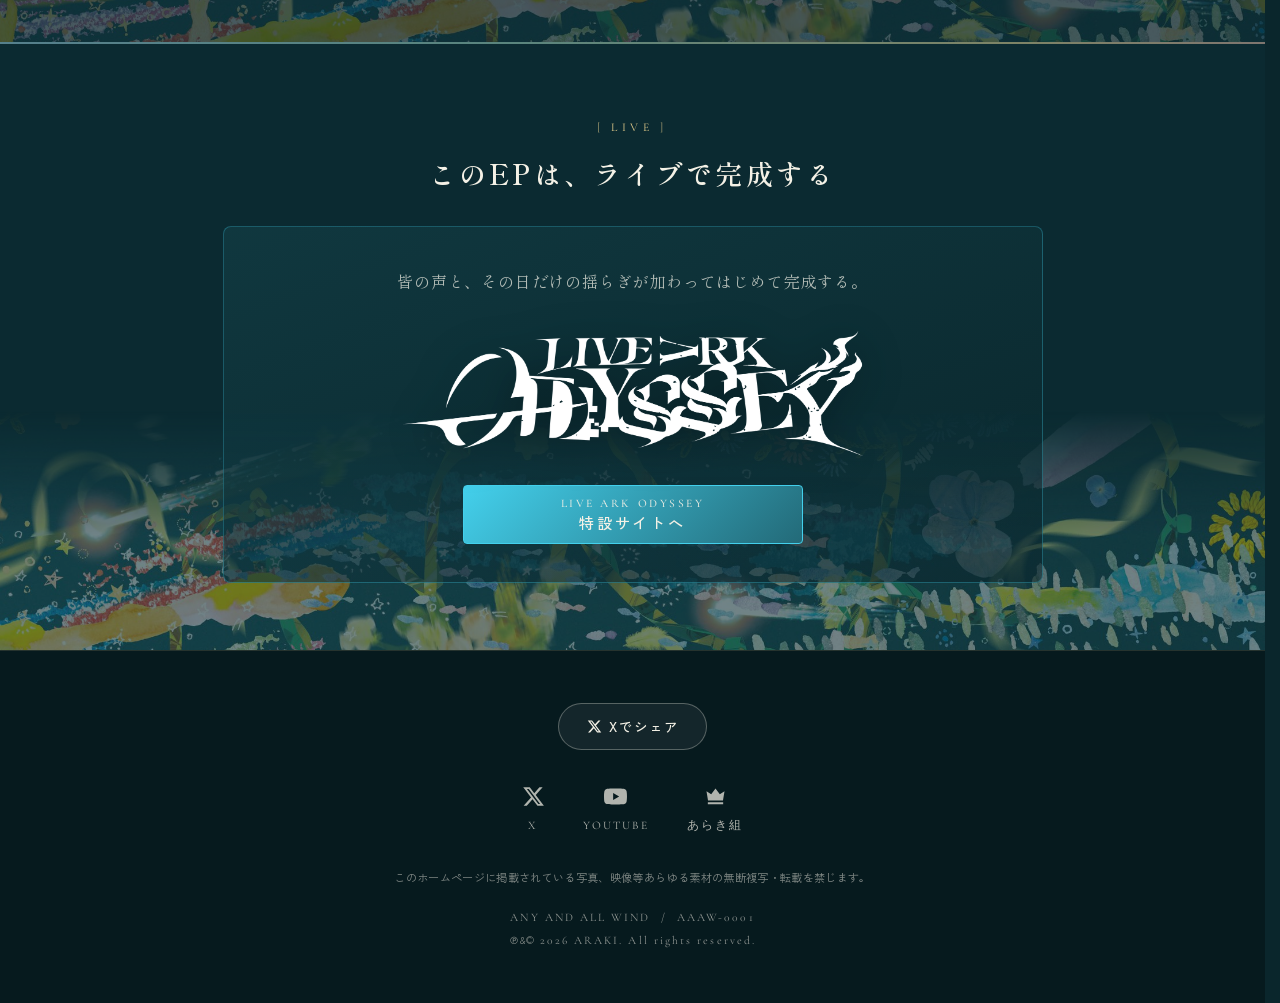
==== commit 6b493c90: "fix: アニメイト公式イベント詳細ページの内容を反映 LP: - イベントカードに「第1部はご持参のCDにサイン」を追記（CD持参必須の周知）  FC記事(アニメイトコラボ): - 第1部/第2部に" ====
--- a/index.html
+++ b/index.html
@@ -210,7 +210,7 @@
             <li><span>開催日</span>11/21(土) 都内某所</li>
             <li><span>出演</span>あらき・鳴風</li>
           </ul>
-          <p class="acol-card-note">※鳴風は第1部のみの出演。<br>サイン・握手の実施はあらきのみとなります。</p>
+          <p class="acol-card-note">※第1部はご持参いただいた『ANY AND ALL WIND』にサインいたします。<br>※鳴風は第1部のみの出演。サイン・握手の実施はあらきのみとなります。</p>
           <div class="acol-serial">
             <p class="acol-serial-h">応募シリアル入手方法</p>
             <p class="acol-serial-t">シリアル付き商品を予約期間内にお申し込み、もしくは期間内に店頭でご購入の方が対象です。</p>
